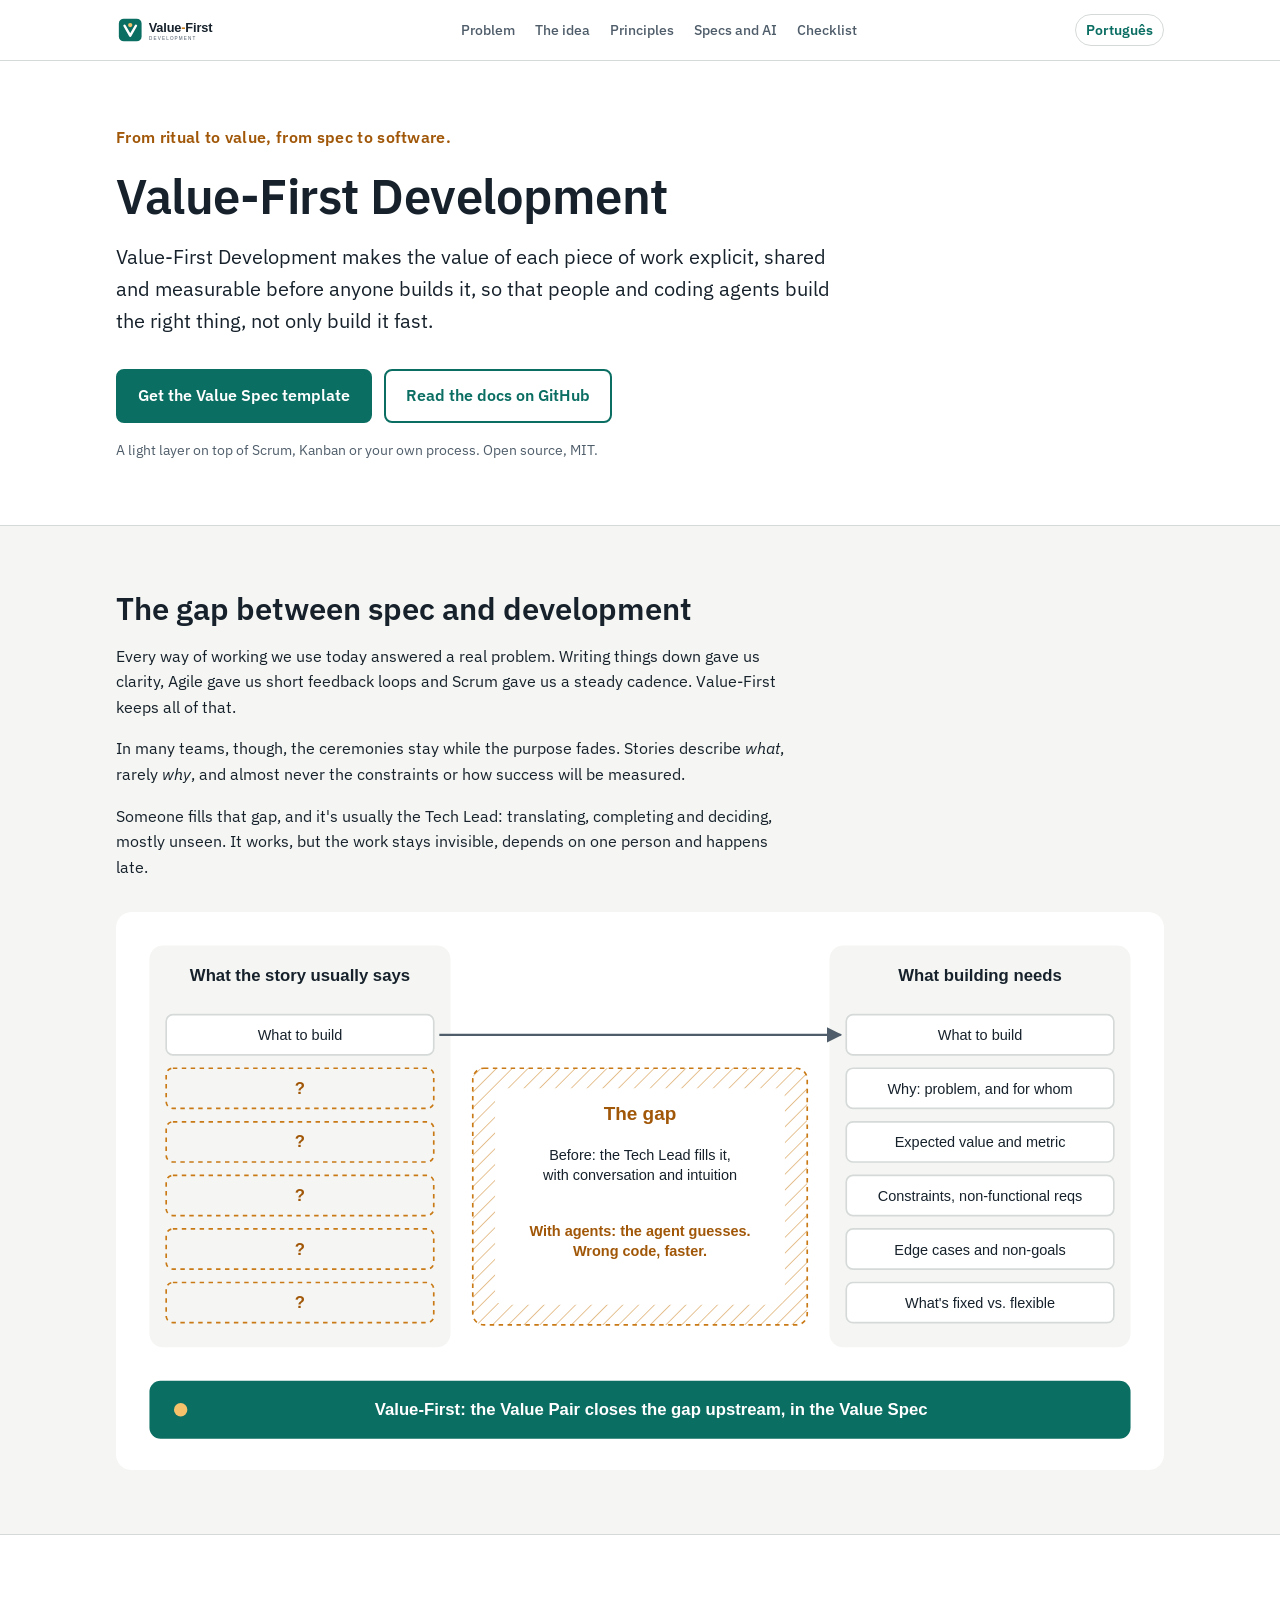
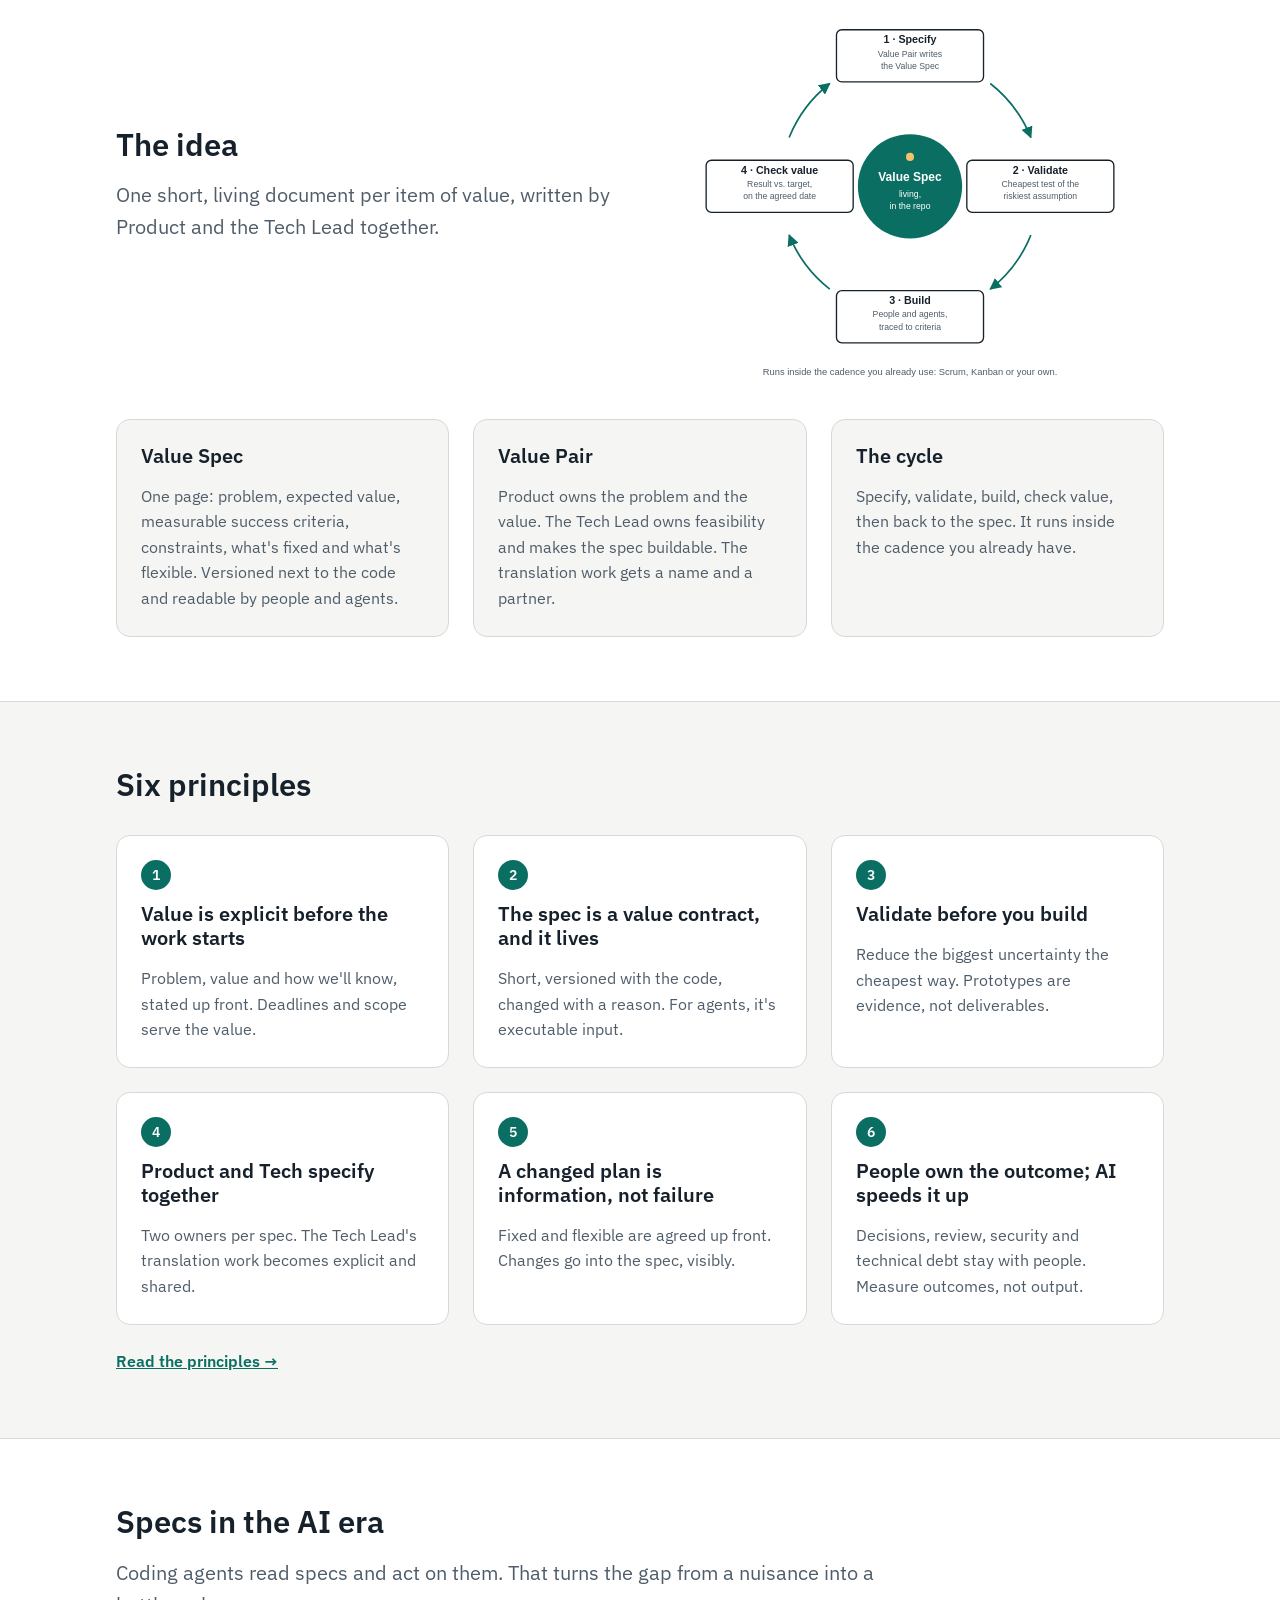
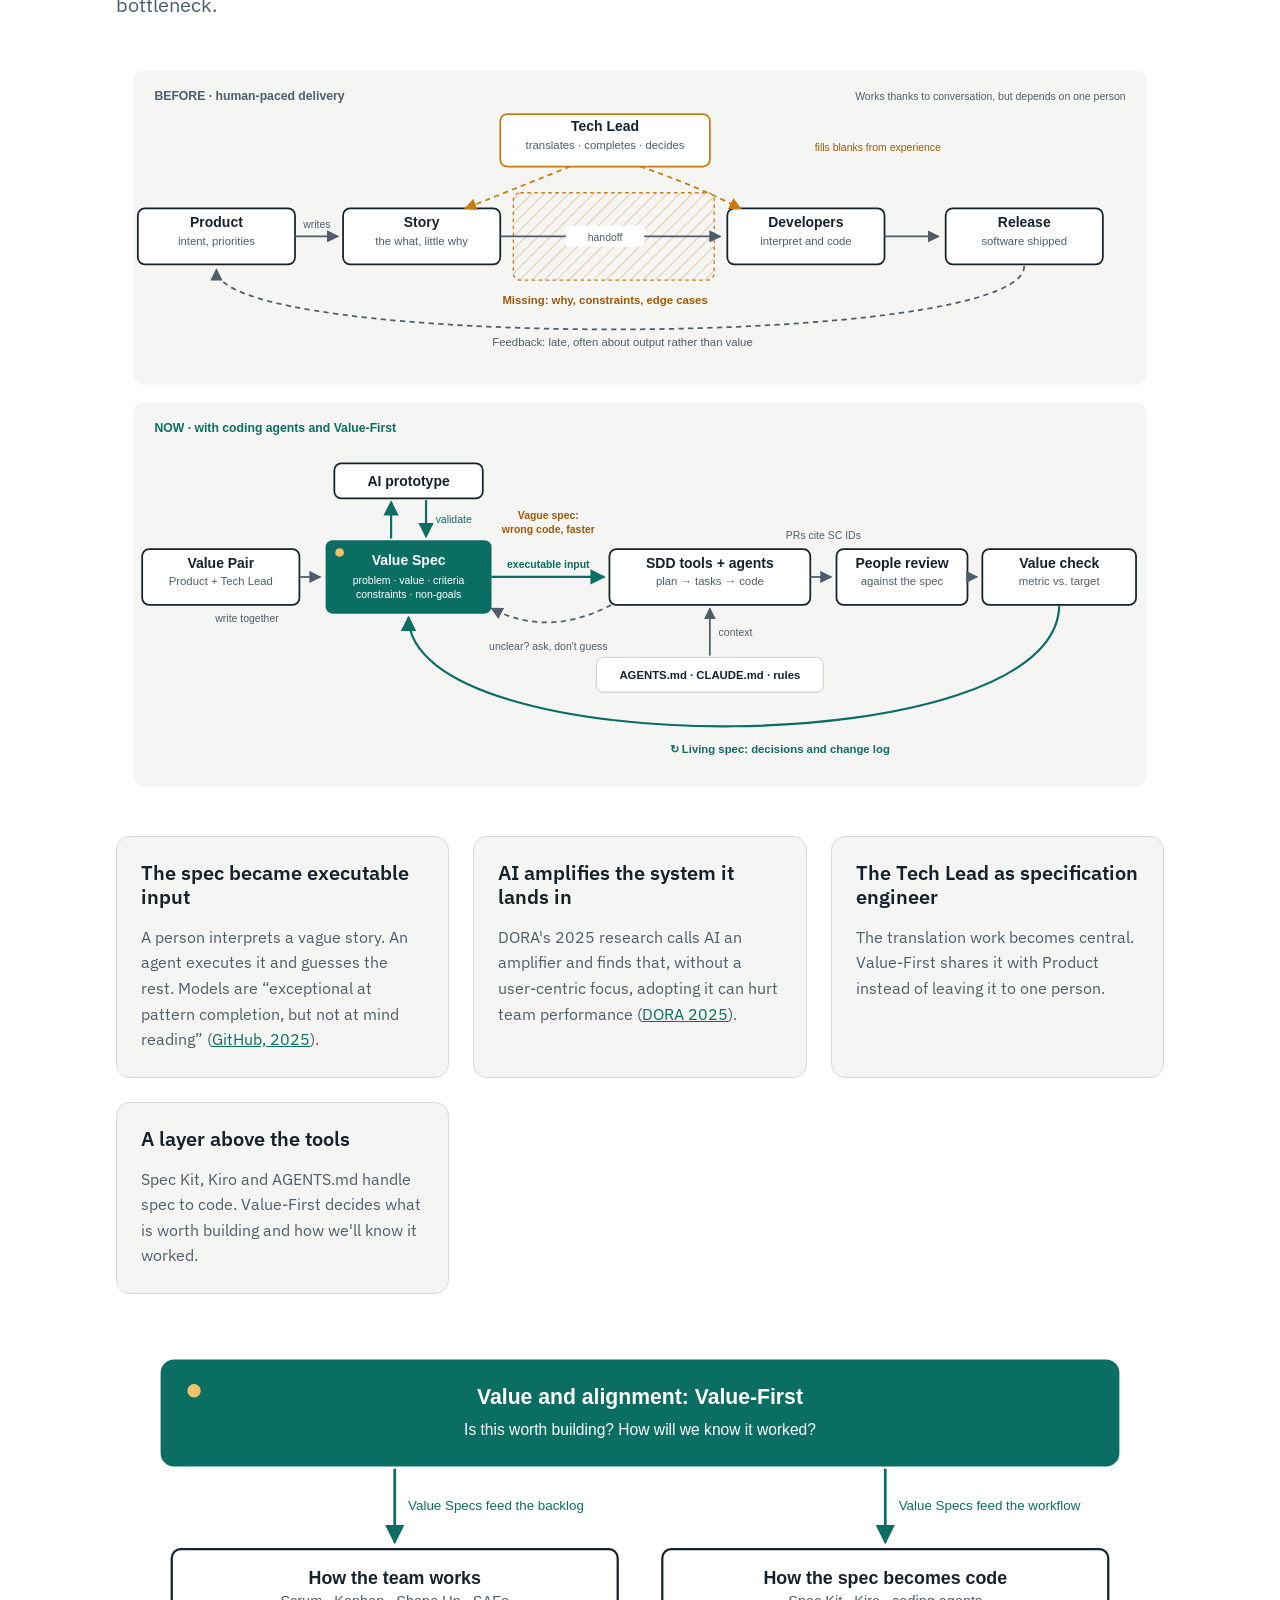
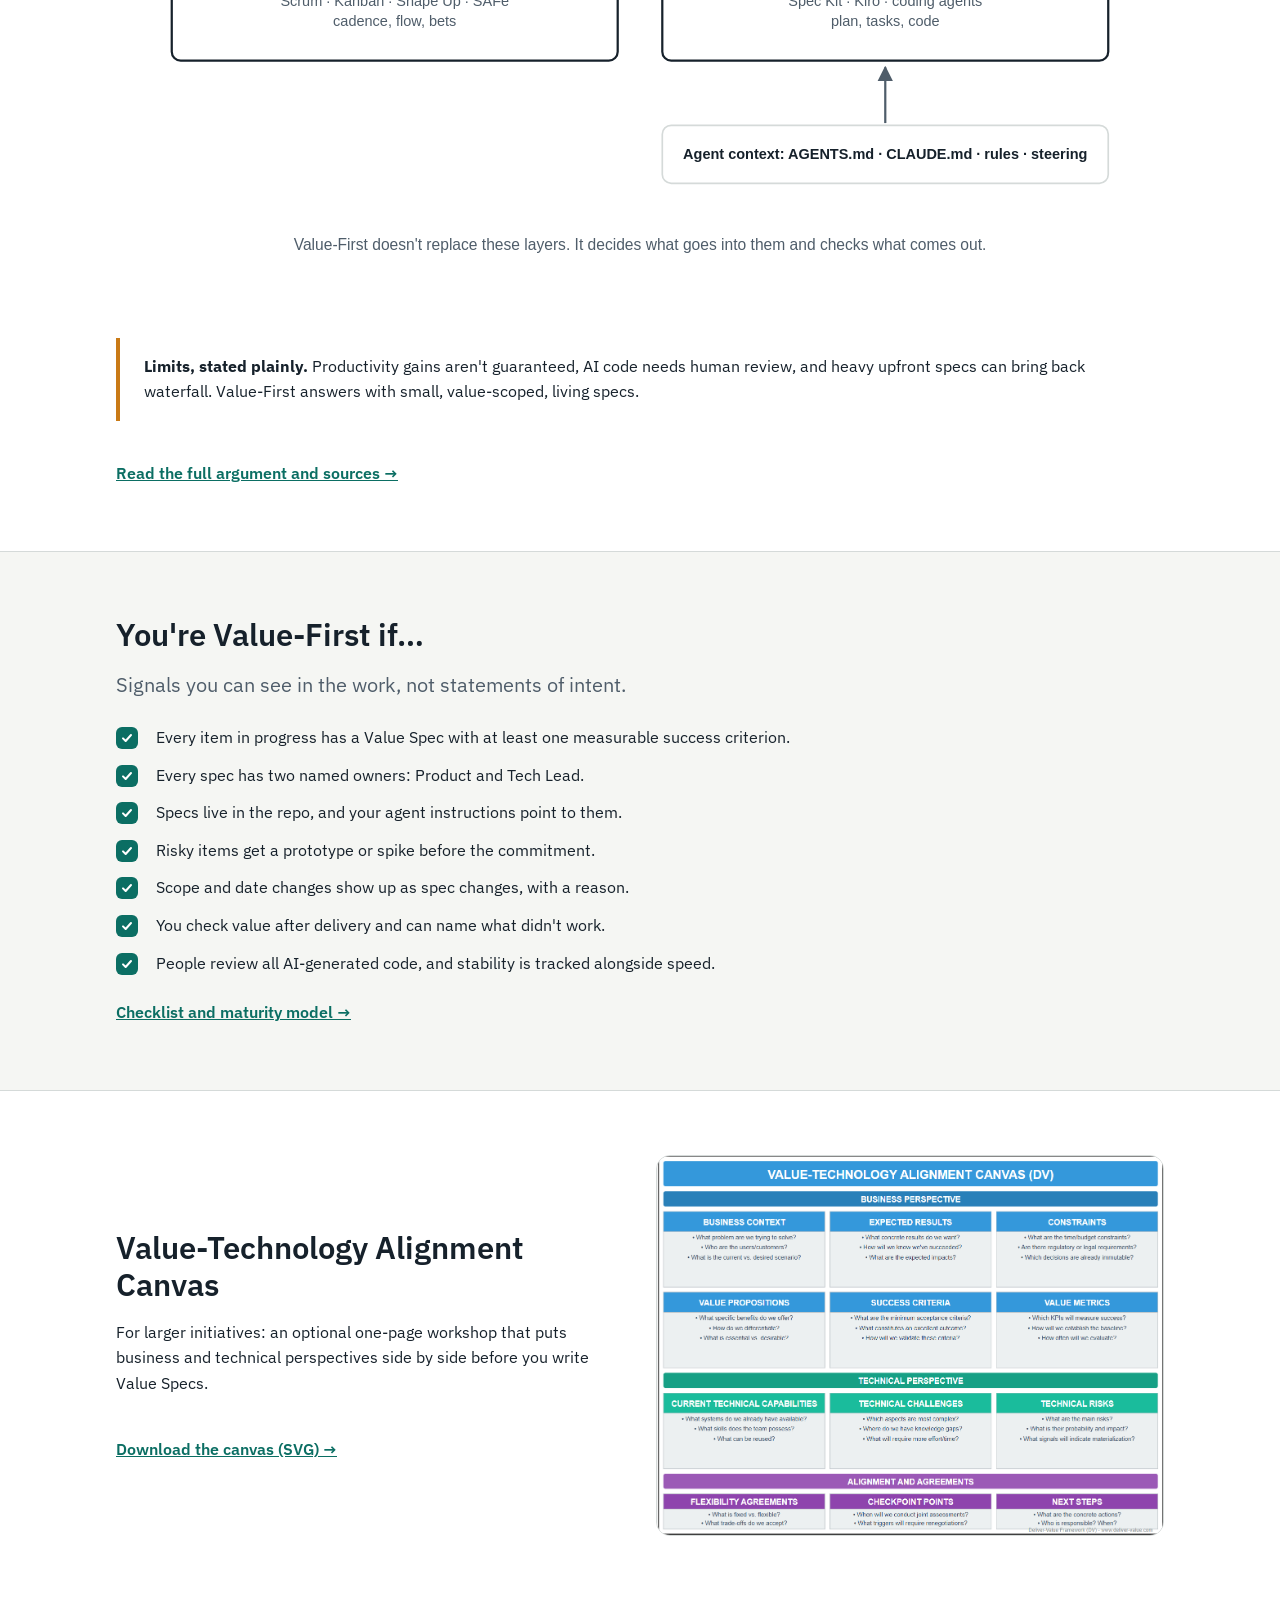
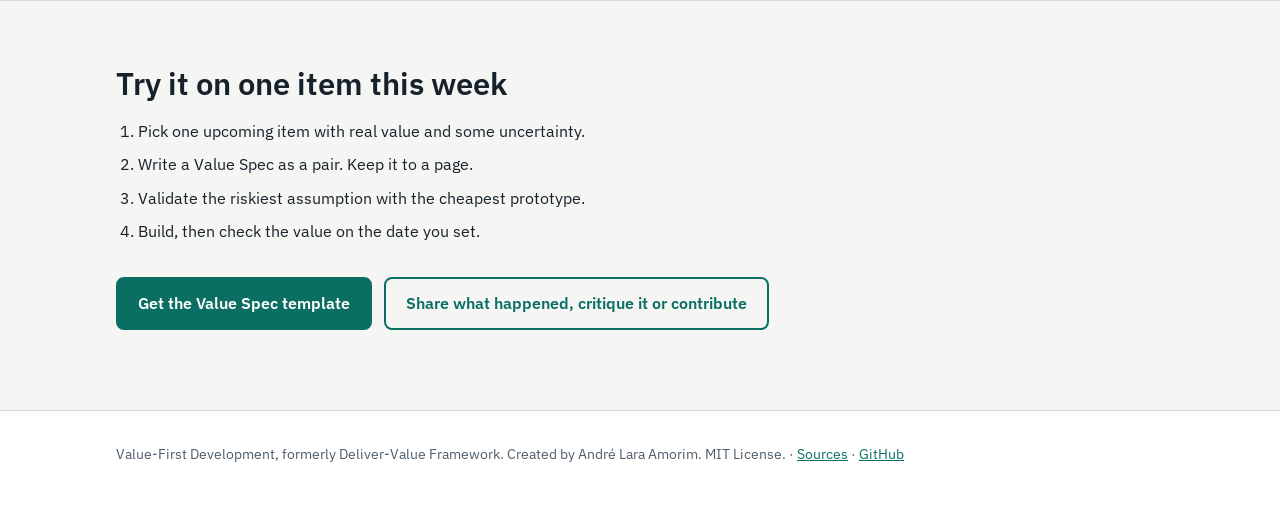
==== site/index.html @ fd4b5dc7 "feat(site): static bilingual landing page (EN/PT, light/dark) and manual Pages workflow Co-Authored-" ====
<!doctype html>
<html lang="en">
<head>
<meta charset="utf-8">
<meta name="viewport" content="width=device-width, initial-scale=1">
<title>Value-First Development</title>
<meta name="description" content="Make the value of each piece of work explicit, shared and measurable before anyone builds it, so people and coding agents build the right thing.">
<meta name="color-scheme" content="light dark">
<link rel="canonical" href="https://andrelaf.github.io/deliver-value-methodology/">
<link rel="alternate" hreflang="en" href="https://andrelaf.github.io/deliver-value-methodology/">
<link rel="alternate" hreflang="pt-BR" href="https://andrelaf.github.io/deliver-value-methodology/pt/">
<meta property="og:title" content="Value-First Development">
<meta property="og:description" content="Make the value of each piece of work explicit, shared and measurable before anyone builds it, so people and coding agents build the right thing.">
<meta property="og:type" content="website">
<meta property="og:url" content="https://andrelaf.github.io/deliver-value-methodology/">
<link rel="icon" href="assets/favicon.svg" type="image/svg+xml">
<link rel="preconnect" href="https://fonts.googleapis.com">
<link rel="preconnect" href="https://fonts.gstatic.com" crossorigin>
<link rel="stylesheet" href="https://fonts.googleapis.com/css2?family=IBM+Plex+Sans:wght@400;500;600&display=swap">
<link rel="stylesheet" href="assets/tokens.css">
<style>
*,*::before,*::after{box-sizing:border-box}
html{scroll-behavior:smooth;-webkit-text-size-adjust:100%}
@media (prefers-reduced-motion:reduce){html{scroll-behavior:auto}}
body{margin:0;background:var(--vf-bg);color:var(--vf-ink);font-family:var(--vf-font-sans);font-size:var(--vf-text-base);line-height:var(--vf-leading-body)}
a{color:var(--vf-primary)}a:hover{color:var(--vf-primary-strong)}
:focus-visible{outline:3px solid var(--vf-accent-mark);outline-offset:2px;border-radius:4px}
.skip{position:absolute;left:-999px;top:8px;background:var(--vf-primary);color:var(--vf-on-primary);padding:8px 12px;border-radius:var(--vf-radius);z-index:10}
.skip:focus{left:16px}
.wrap{max-width:1080px;margin:0 auto;padding:0 16px}
header.top{border-bottom:1px solid var(--vf-border);background:var(--vf-bg);position:sticky;top:0;z-index:5}
header.top .wrap{display:flex;align-items:center;justify-content:space-between;gap:16px;min-height:60px}
.brand img{display:block;height:34px;width:auto}
.brand .dark{display:none}
@media (prefers-color-scheme:dark){.brand .light{display:none}.brand .dark{display:block}}
nav ul{display:flex;gap:20px;list-style:none;margin:0;padding:0}
nav a{color:var(--vf-muted);text-decoration:none;font-size:var(--vf-text-sm);font-weight:500}
nav a:hover{color:var(--vf-ink)}
.lang{font-size:var(--vf-text-sm);font-weight:600;text-decoration:none;border:1px solid var(--vf-border);padding:4px 10px;border-radius:999px;white-space:nowrap}
@media (max-width:820px){nav{display:none}}
section{padding:var(--vf-space-16) 0;border-bottom:1px solid var(--vf-border)}
section:nth-of-type(even){background:var(--vf-surface)}
h1,h2,h3{line-height:var(--vf-leading-tight);font-weight:600;margin:0 0 var(--vf-space-4)}
h1{font-size:clamp(1.9rem,4.5vw,var(--vf-text-3xl));letter-spacing:-.01em;max-width:22ch}
h2{font-size:clamp(1.5rem,3vw,var(--vf-text-xl))}
h3{font-size:var(--vf-text-md)}
p{margin:0 0 var(--vf-space-4);max-width:var(--vf-measure)}
.lead{font-size:var(--vf-text-md);color:var(--vf-muted)}
.hero{padding:var(--vf-space-16) 0 var(--vf-space-12)}
.tag{color:var(--vf-accent);font-weight:600;letter-spacing:.02em;margin-bottom:var(--vf-space-4)}
.thesis{font-size:clamp(1.1rem,2.2vw,var(--vf-text-md));max-width:60ch}
.ctas{display:flex;flex-wrap:wrap;gap:12px;margin:var(--vf-space-8) 0 var(--vf-space-4)}
.btn{display:inline-block;padding:12px 20px;border-radius:var(--vf-radius);font-weight:600;text-decoration:none;border:2px solid var(--vf-primary)}
.btn.primary{background:var(--vf-primary);color:var(--vf-on-primary)}
.btn.primary:hover{background:var(--vf-primary-strong);border-color:var(--vf-primary-strong);color:var(--vf-on-primary)}
.btn.ghost{color:var(--vf-primary)}
.note{color:var(--vf-muted);font-size:var(--vf-text-sm)}
figure{margin:var(--vf-space-8) 0 0}
figure img{display:block;width:100%;height:auto;border-radius:var(--vf-radius-lg)}
.grid{display:grid;gap:var(--vf-space-6);grid-template-columns:repeat(auto-fit,minmax(min(100%,280px),1fr));margin-top:var(--vf-space-8)}
.card{background:var(--vf-bg);border:1px solid var(--vf-border);border-radius:var(--vf-radius-lg);padding:var(--vf-space-6)}
section:nth-of-type(odd) .card{background:var(--vf-surface)}
.card p{margin:0;color:var(--vf-muted)}
.num{display:inline-grid;place-items:center;width:30px;height:30px;border-radius:50%;background:var(--vf-primary);color:var(--vf-on-primary);font-weight:600;font-size:var(--vf-text-sm);margin-bottom:var(--vf-space-3)}
.two{display:grid;gap:var(--vf-space-8);grid-template-columns:1fr}
@media (min-width:900px){.two{grid-template-columns:1fr 1fr;align-items:center}}
.callout{border-left:4px solid var(--vf-accent-mark);background:var(--vf-bg);padding:var(--vf-space-4) var(--vf-space-6);border-radius:0 var(--vf-radius) var(--vf-radius) 0;margin-top:var(--vf-space-8);max-width:none}
.more{font-weight:600;display:inline-block;margin-top:var(--vf-space-6)}
ul.checks{list-style:none;padding:0;margin:var(--vf-space-6) 0 0;display:grid;gap:12px;max-width:var(--vf-measure)}
ul.checks li{display:grid;grid-template-columns:28px 1fr;gap:12px;align-items:start}
ul.checks li::before{content:"";width:22px;height:22px;margin-top:2px;border-radius:6px;background:var(--vf-primary) url("data:image/svg+xml,%3Csvg xmlns='http://www.w3.org/2000/svg' viewBox='0 0 24 24'%3E%3Cpath d='M6 12.5l4 4 8-9' fill='none' stroke='white' stroke-width='3' stroke-linecap='round' stroke-linejoin='round'/%3E%3C/svg%3E") center/16px no-repeat}
ol.steps{padding-left:1.4em;max-width:var(--vf-measure)}
ol.steps li{margin-bottom:8px}
.canvas img{background:#fff;border:1px solid var(--vf-border)}
footer{padding:var(--vf-space-8) 0;color:var(--vf-muted);font-size:var(--vf-text-sm)}
footer p{max-width:none}
</style>
</head>
<body>
<a class="skip" href="#main">Skip to content</a>
<header class="top"><div class="wrap">
<a class="brand" href="#top" aria-label="Value-First Development"><img class="light" src="assets/logo-horizontal.svg" alt="" width="200" height="34"><img class="dark" src="assets/logo-horizontal-dark.svg" alt="" width="200" height="34"></a>
<nav aria-label="Sections"><ul><li><a href="#problem">Problem</a></li><li><a href="#idea">The idea</a></li><li><a href="#principles">Principles</a></li><li><a href="#ai">Specs and AI</a></li><li><a href="#check">Checklist</a></li></ul></nav>
<a class="lang" href="pt/" hreflang="pt-BR" lang="pt-BR">Português</a>
</div></header>
<main id="main">
<section class="hero" id="top"><div class="wrap">
<p class="tag">From ritual to value, from spec to software.</p>
<h1>Value-First Development</h1>
<p class="thesis">Value-First Development makes the value of each piece of work explicit, shared and measurable before anyone builds it, so that people and coding agents build the right thing, not only build it fast.</p>
<div class="ctas"><a class="btn primary" href="https://github.com/andrelaf/deliver-value-methodology/blob/main/templates/en/value-spec.md">Get the Value Spec template</a><a class="btn ghost" href="https://github.com/andrelaf/deliver-value-methodology/blob/main/README.md">Read the docs on GitHub</a></div>
<p class="note">A light layer on top of Scrum, Kanban or your own process. Open source, MIT.</p>
</div></section>

<section id="problem" aria-labelledby="problem-h"><div class="wrap">
<h2 id="problem-h">The gap between spec and development</h2>
<p>Every way of working we use today answered a real problem. Writing things down gave us clarity, Agile gave us short feedback loops and Scrum gave us a steady cadence. Value-First keeps all of that.</p><p>In many teams, though, the ceremonies stay while the purpose fades. Stories describe <em>what</em>, rarely <em>why</em>, and almost never the constraints or how success will be measured.</p><p>Someone fills that gap, and it's usually the Tech Lead: translating, completing and deciding, mostly unseen. It works, but the work stays invisible, depends on one person and happens late.</p>
<figure><img src="assets/gap-en.svg" alt="The gap: a story says only what to build, while building also needs the why, the value and metric, constraints, edge cases and what is fixed or flexible." width="940" height="500" loading="lazy"></figure>
</div></section>

<section id="idea" aria-labelledby="idea-h"><div class="wrap">
<div class="two"><div>
<h2 id="idea-h">The idea</h2>
<p class="lead">One short, living document per item of value, written by Product and the Tech Lead together.</p>
</div>
<figure style="margin:0"><img src="assets/cycle-en.svg" alt="The Value-First cycle: Specify, Validate, Build, Check value, around a living Value Spec." width="760" height="580" loading="lazy"></figure></div>
<div class="grid"><div class="card"><h3>Value Spec</h3><p>One page: problem, expected value, measurable success criteria, constraints, what&#x27;s fixed and what&#x27;s flexible. Versioned next to the code and readable by people and agents.</p></div><div class="card"><h3>Value Pair</h3><p>Product owns the problem and the value. The Tech Lead owns feasibility and makes the spec buildable. The translation work gets a name and a partner.</p></div><div class="card"><h3>The cycle</h3><p>Specify, validate, build, check value, then back to the spec. It runs inside the cadence you already have.</p></div></div>
</div></section>

<section id="principles" aria-labelledby="principles-h"><div class="wrap">
<h2 id="principles-h">Six principles</h2>
<div class="grid"><div class="card"><span class="num" aria-hidden="true">1</span><h3>Value is explicit before the work starts</h3><p>Problem, value and how we&#x27;ll know, stated up front. Deadlines and scope serve the value.</p></div><div class="card"><span class="num" aria-hidden="true">2</span><h3>The spec is a value contract, and it lives</h3><p>Short, versioned with the code, changed with a reason. For agents, it&#x27;s executable input.</p></div><div class="card"><span class="num" aria-hidden="true">3</span><h3>Validate before you build</h3><p>Reduce the biggest uncertainty the cheapest way. Prototypes are evidence, not deliverables.</p></div><div class="card"><span class="num" aria-hidden="true">4</span><h3>Product and Tech specify together</h3><p>Two owners per spec. The Tech Lead&#x27;s translation work becomes explicit and shared.</p></div><div class="card"><span class="num" aria-hidden="true">5</span><h3>A changed plan is information, not failure</h3><p>Fixed and flexible are agreed up front. Changes go into the spec, visibly.</p></div><div class="card"><span class="num" aria-hidden="true">6</span><h3>People own the outcome; AI speeds it up</h3><p>Decisions, review, security and technical debt stay with people. Measure outcomes, not output.</p></div></div>
<a class="more" href="https://github.com/andrelaf/deliver-value-methodology/blob/main/docs/en/principles.md">Read the principles →</a>
</div></section>

<section id="ai" aria-labelledby="ai-h"><div class="wrap">
<h2 id="ai-h">Specs in the AI era</h2>
<p class="lead">Coding agents read specs and act on them. That turns the gap from a nuisance into a bottleneck.</p>
<figure><img src="assets/before-after-en.svg" alt="Before and now. Before: the Tech Lead informally fills a gap between story and developers. Now: the Value Pair writes a Value Spec, validates it with a prototype, and it becomes executable input for tools and agents, with a value check that updates the spec." width="1200" height="860" loading="lazy"></figure>
<div class="grid"><div class="card"><h3>The spec became executable input</h3><p>A person interprets a vague story. An agent executes it and guesses the rest. Models are “exceptional at pattern completion, but not at mind reading” (<a href="https://github.blog/ai-and-ml/generative-ai/spec-driven-development-with-ai-get-started-with-a-new-open-source-toolkit/">GitHub, 2025</a>).</p></div><div class="card"><h3>AI amplifies the system it lands in</h3><p>DORA's 2025 research calls AI an amplifier and finds that, without a user-centric focus, adopting it can hurt team performance (<a href="https://cloud.google.com/blog/products/ai-machine-learning/announcing-the-2025-dora-report">DORA 2025</a>).</p></div><div class="card"><h3>The Tech Lead as specification engineer</h3><p>The translation work becomes central. Value-First shares it with Product instead of leaving it to one person.</p></div><div class="card"><h3>A layer above the tools</h3><p>Spec Kit, Kiro and AGENTS.md handle spec to code. Value-First decides what is worth building and how we'll know it worked.</p></div></div>
<figure><img src="assets/comparison-en.svg" alt="Value-First sits above how the team works (Scrum, Kanban, Shape Up) and how the spec becomes code (Spec Kit, Kiro, agents)." width="940" height="520" loading="lazy"></figure>
<p class="callout"><strong>Limits, stated plainly.</strong> Productivity gains aren't guaranteed, AI code needs human review, and heavy upfront specs can bring back waterfall. Value-First answers with small, value-scoped, living specs.</p>
<a class="more" href="https://github.com/andrelaf/deliver-value-methodology/blob/main/docs/en/ai-and-specs.md">Read the full argument and sources →</a>
</div></section>

<section id="check" aria-labelledby="check-h"><div class="wrap">
<h2 id="check-h">You&#x27;re Value-First if…</h2>
<p class="lead">Signals you can see in the work, not statements of intent.</p>
<ul class="checks"><li>Every item in progress has a Value Spec with at least one measurable success criterion.</li><li>Every spec has two named owners: Product and Tech Lead.</li><li>Specs live in the repo, and your agent instructions point to them.</li><li>Risky items get a prototype or spike before the commitment.</li><li>Scope and date changes show up as spec changes, with a reason.</li><li>You check value after delivery and can name what didn&#x27;t work.</li><li>People review all AI-generated code, and stability is tracked alongside speed.</li></ul>
<a class="more" href="https://github.com/andrelaf/deliver-value-methodology/blob/main/docs/en/adoption.md">Checklist and maturity model →</a>
</div></section>

<section id="canvas" aria-labelledby="canvas-h"><div class="wrap">
<div class="two"><div>
<h2 id="canvas-h">Value-Technology Alignment Canvas</h2>
<p>For larger initiatives: an optional one-page workshop that puts business and technical perspectives side by side before you write Value Specs.</p>
<a class="more" href="https://github.com/andrelaf/deliver-value-methodology/blob/main/docs/en/canvas/value-technology-alignment-canvas.svg">Download the canvas (SVG) →</a>
</div>
<figure class="canvas" style="margin:0"><img src="assets/canvas-en.png" alt="The Value-Technology Alignment Canvas, a one-page grid with business and technical blocks." loading="lazy"></figure></div>
</div></section>

<section id="start" aria-labelledby="start-h"><div class="wrap">
<h2 id="start-h">Try it on one item this week</h2>
<ol class="steps"><li>Pick one upcoming item with real value and some uncertainty.</li><li>Write a Value Spec as a pair. Keep it to a page.</li><li>Validate the riskiest assumption with the cheapest prototype.</li><li>Build, then check the value on the date you set.</li></ol>
<div class="ctas"><a class="btn primary" href="https://github.com/andrelaf/deliver-value-methodology/blob/main/templates/en/value-spec.md">Get the Value Spec template</a><a class="btn ghost" href="https://github.com/andrelaf/deliver-value-methodology/blob/main/CONTRIBUTING.md">Share what happened, critique it or contribute</a></div>
</div></section>
</main>
<footer><div class="wrap">
<p>Value-First Development, formerly Deliver-Value Framework. Created by André Lara Amorim. MIT License. · <a href="https://github.com/andrelaf/deliver-value-methodology/blob/main/docs/en/sources.md">Sources</a> · <a href="https://github.com/andrelaf/deliver-value-methodology">GitHub</a></p>
</div></footer>
</body>
</html>
---- site/assets/tokens.css ----
/*
 * Value-First Development: design tokens
 * Light is the default. Dark applies via prefers-color-scheme unless the page
 * forces a theme with [data-theme="light"] or [data-theme="dark"] on <html>.
 * Contrast ratios (WCAG 2.x) are documented in BRAND.md.
 */

:root {
  /* Neutrals */
  --vf-bg:              #FFFFFF;
  --vf-surface:         #F5F6F3; /* paper */
  --vf-ink:             #16212B; /* body text, 16.3:1 on bg */
  --vf-muted:           #4F5D6A; /* secondary text, 6.8:1 */
  --vf-border:          #D5DAD9; /* decorative lines only */

  /* Brand */
  --vf-primary:         #0B6E63; /* deep teal, 6.1:1 */
  --vf-primary-strong:  #08564D; /* hover / emphasis, 8.6:1 */
  --vf-on-primary:      #FFFFFF; /* text on primary fills, 6.1:1 */
  --vf-accent:          #A15708; /* amber for text and links-in-accent, 5.4:1 */
  --vf-accent-mark:     #C97A16; /* amber for graphics only (>=3:1), not body text */
  --vf-accent-soft:     #F5C26B; /* the "value dot" on primary fills */

  /* Semantic */
  --vf-success:         #1D7A46;
  --vf-warning:         #8F5B00;
  --vf-danger:          #B42318;
  --vf-info:            #2F5F98;

  /* Diagrams */
  --vf-diagram-stroke:      var(--vf-ink);
  --vf-diagram-connector:   var(--vf-muted);
  --vf-diagram-fill:        var(--vf-bg);
  --vf-diagram-highlight:   var(--vf-primary);
  --vf-diagram-stroke-w:    2px;
  --vf-diagram-radius:      8px;

  /* Typography */
  --vf-font-sans: "IBM Plex Sans", "Segoe UI", "Helvetica Neue", Helvetica, Arial, sans-serif;
  --vf-font-mono: "IBM Plex Mono", "Cascadia Mono", "SFMono-Regular", Consolas, "Liberation Mono", monospace;

  /* Type scale: 1.25 (major third), base 16px */
  --vf-text-xs:   0.8rem;    /* 12.8px  captions, diagram notes */
  --vf-text-sm:   0.875rem;  /* 14px    diagram labels, meta */
  --vf-text-base: 1rem;      /* 16px    body */
  --vf-text-md:   1.25rem;   /* 20px    lead paragraph, h4 */
  --vf-text-lg:   1.563rem;  /* 25px    h3 */
  --vf-text-xl:   1.953rem;  /* 31px    h2 */
  --vf-text-2xl:  2.441rem;  /* 39px    h1 */
  --vf-text-3xl:  3.052rem;  /* 49px    display */

  --vf-leading-tight: 1.2;
  --vf-leading-body:  1.6;
  --vf-weight-regular: 400;
  --vf-weight-medium:  500;
  --vf-weight-semibold: 600;
  --vf-measure: 68ch;

  /* Spacing (4px grid) and shape */
  --vf-space-1: 4px;  --vf-space-2: 8px;  --vf-space-3: 12px; --vf-space-4: 16px;
  --vf-space-6: 24px; --vf-space-8: 32px; --vf-space-12: 48px; --vf-space-16: 64px;
  --vf-radius-sm: 4px;
  --vf-radius:    8px;
  --vf-radius-lg: 14px;

  color-scheme: light;
}

/* Dark tokens: shared by the media query and the explicit attribute. */
@media (prefers-color-scheme: dark) {
  :root:not([data-theme="light"]) {
    --vf-bg:             #0E151B;
    --vf-surface:        #16212B;
    --vf-ink:            #E7ECEE;
    --vf-muted:          #A3B0BA;
    --vf-border:         #2C3A45;
    --vf-primary:        #4CC2B0;
    --vf-primary-strong: #7DD8CA;
    --vf-on-primary:     #0E151B;
    --vf-accent:         #F0AC4C;
    --vf-accent-mark:    #F0AC4C;
    --vf-accent-soft:    #F5C26B;
    --vf-success:        #5CCB8D;
    --vf-warning:        #EBC05A;
    --vf-danger:         #F4847A;
    --vf-info:           #86B2E8;
    color-scheme: dark;
  }
}

:root[data-theme="dark"] {
  --vf-bg:             #0E151B;
  --vf-surface:        #16212B;
  --vf-ink:            #E7ECEE;
  --vf-muted:          #A3B0BA;
  --vf-border:         #2C3A45;
  --vf-primary:        #4CC2B0;
  --vf-primary-strong: #7DD8CA;
  --vf-on-primary:     #0E151B;
  --vf-accent:         #F0AC4C;
  --vf-accent-mark:    #F0AC4C;
  --vf-accent-soft:    #F5C26B;
  --vf-success:        #5CCB8D;
  --vf-warning:        #EBC05A;
  --vf-danger:         #F4847A;
  --vf-info:           #86B2E8;
  color-scheme: dark;
}
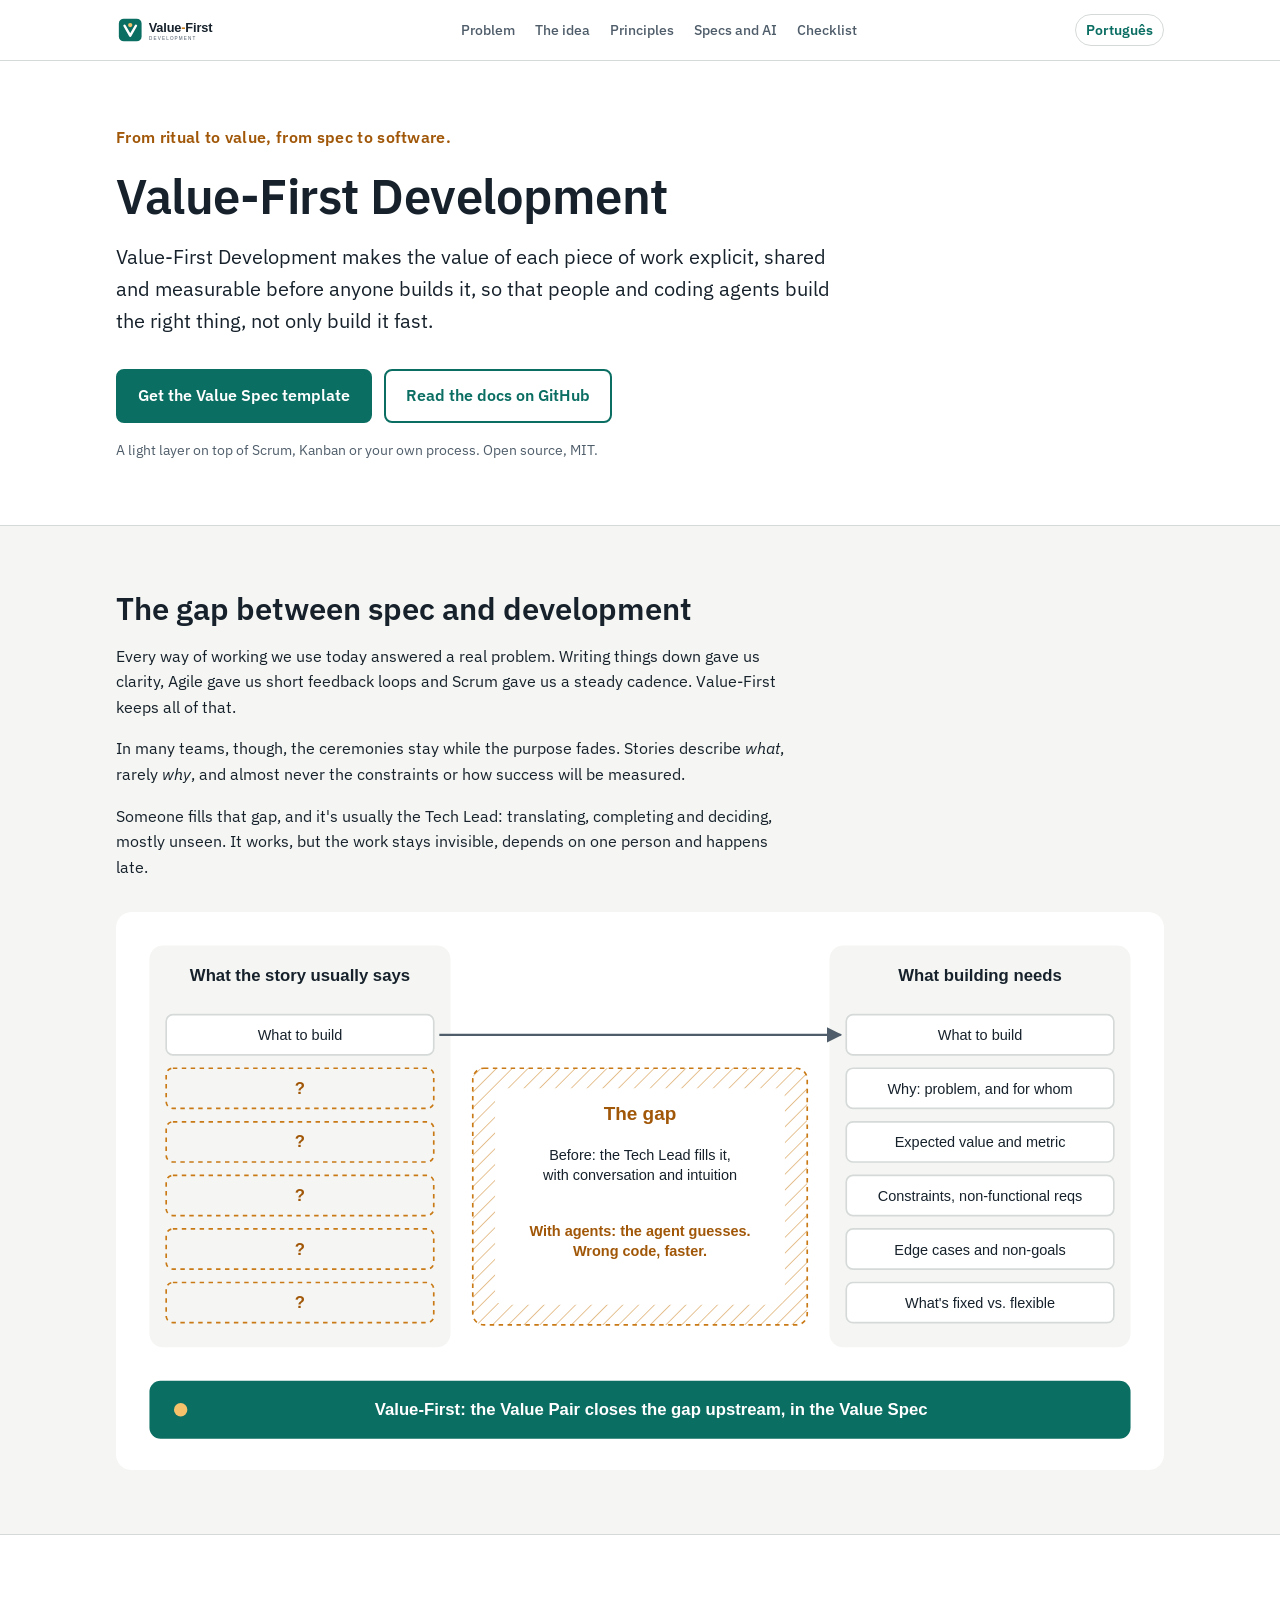
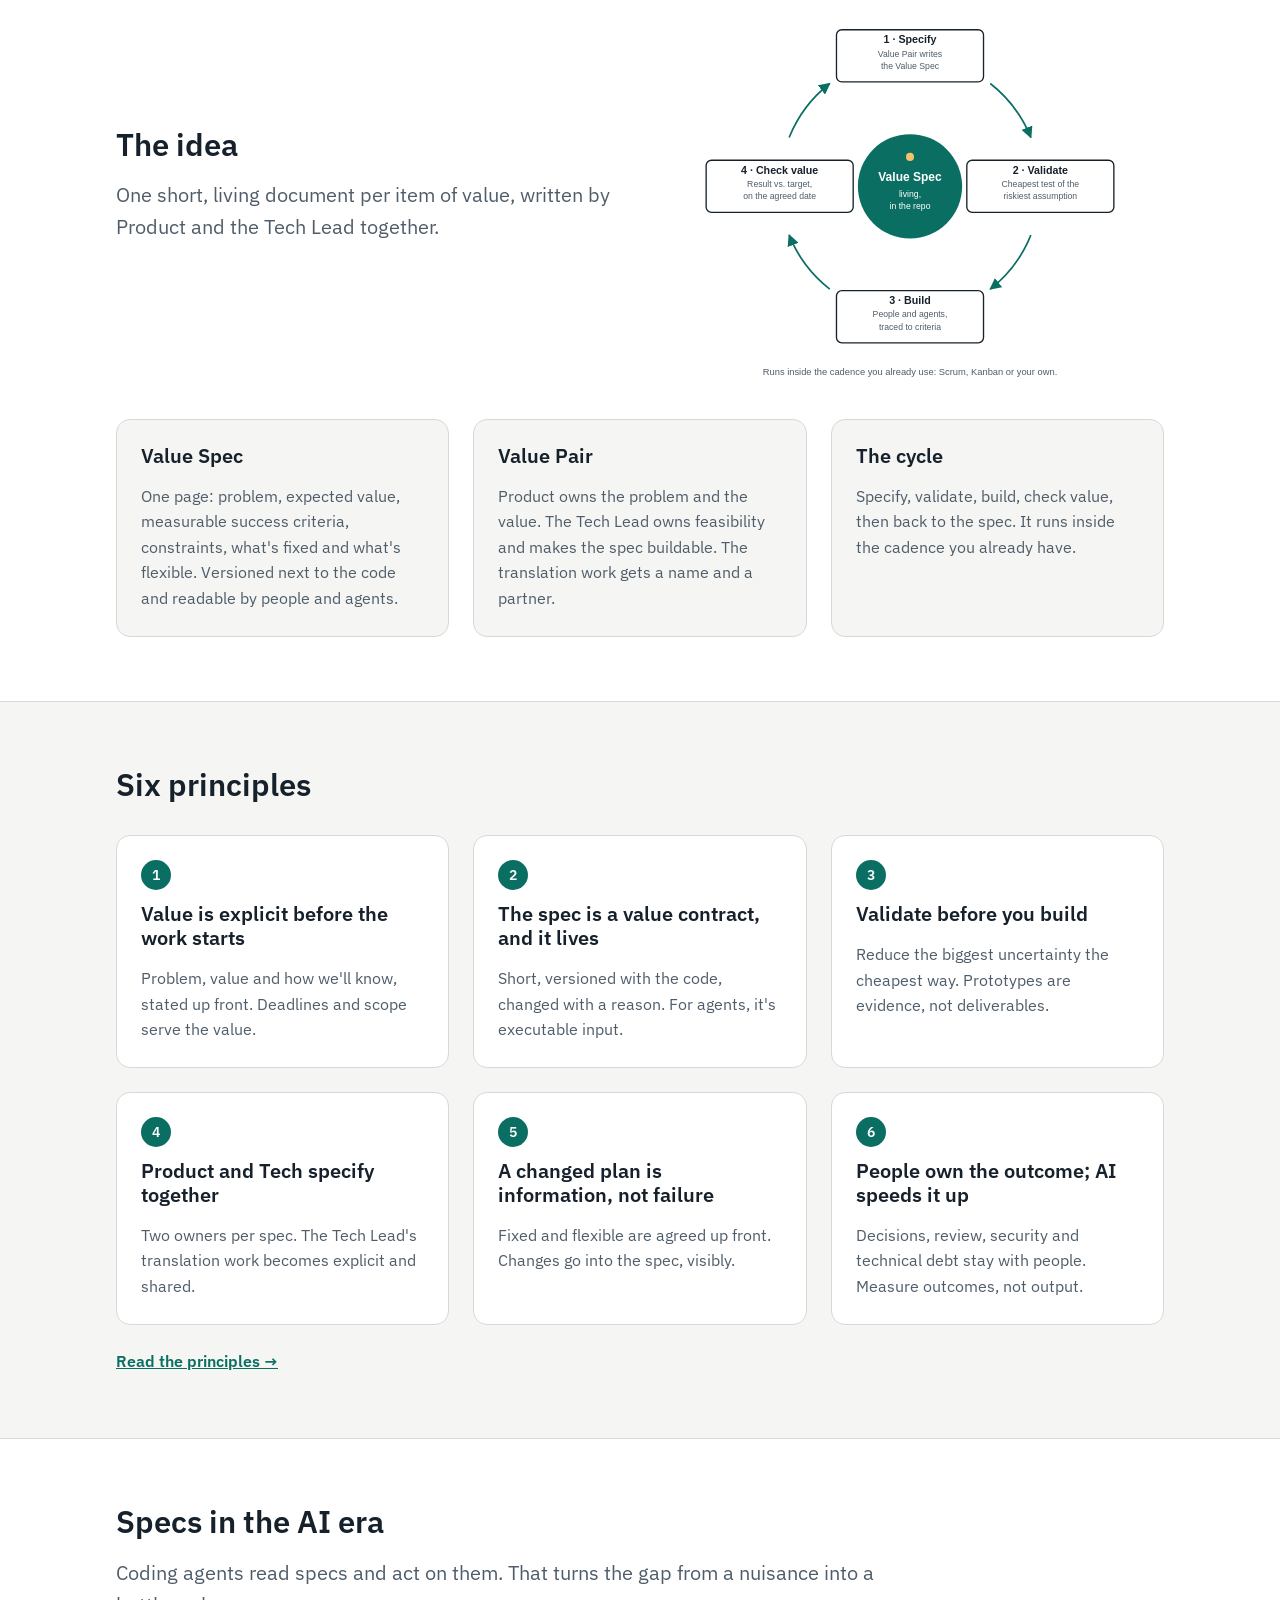
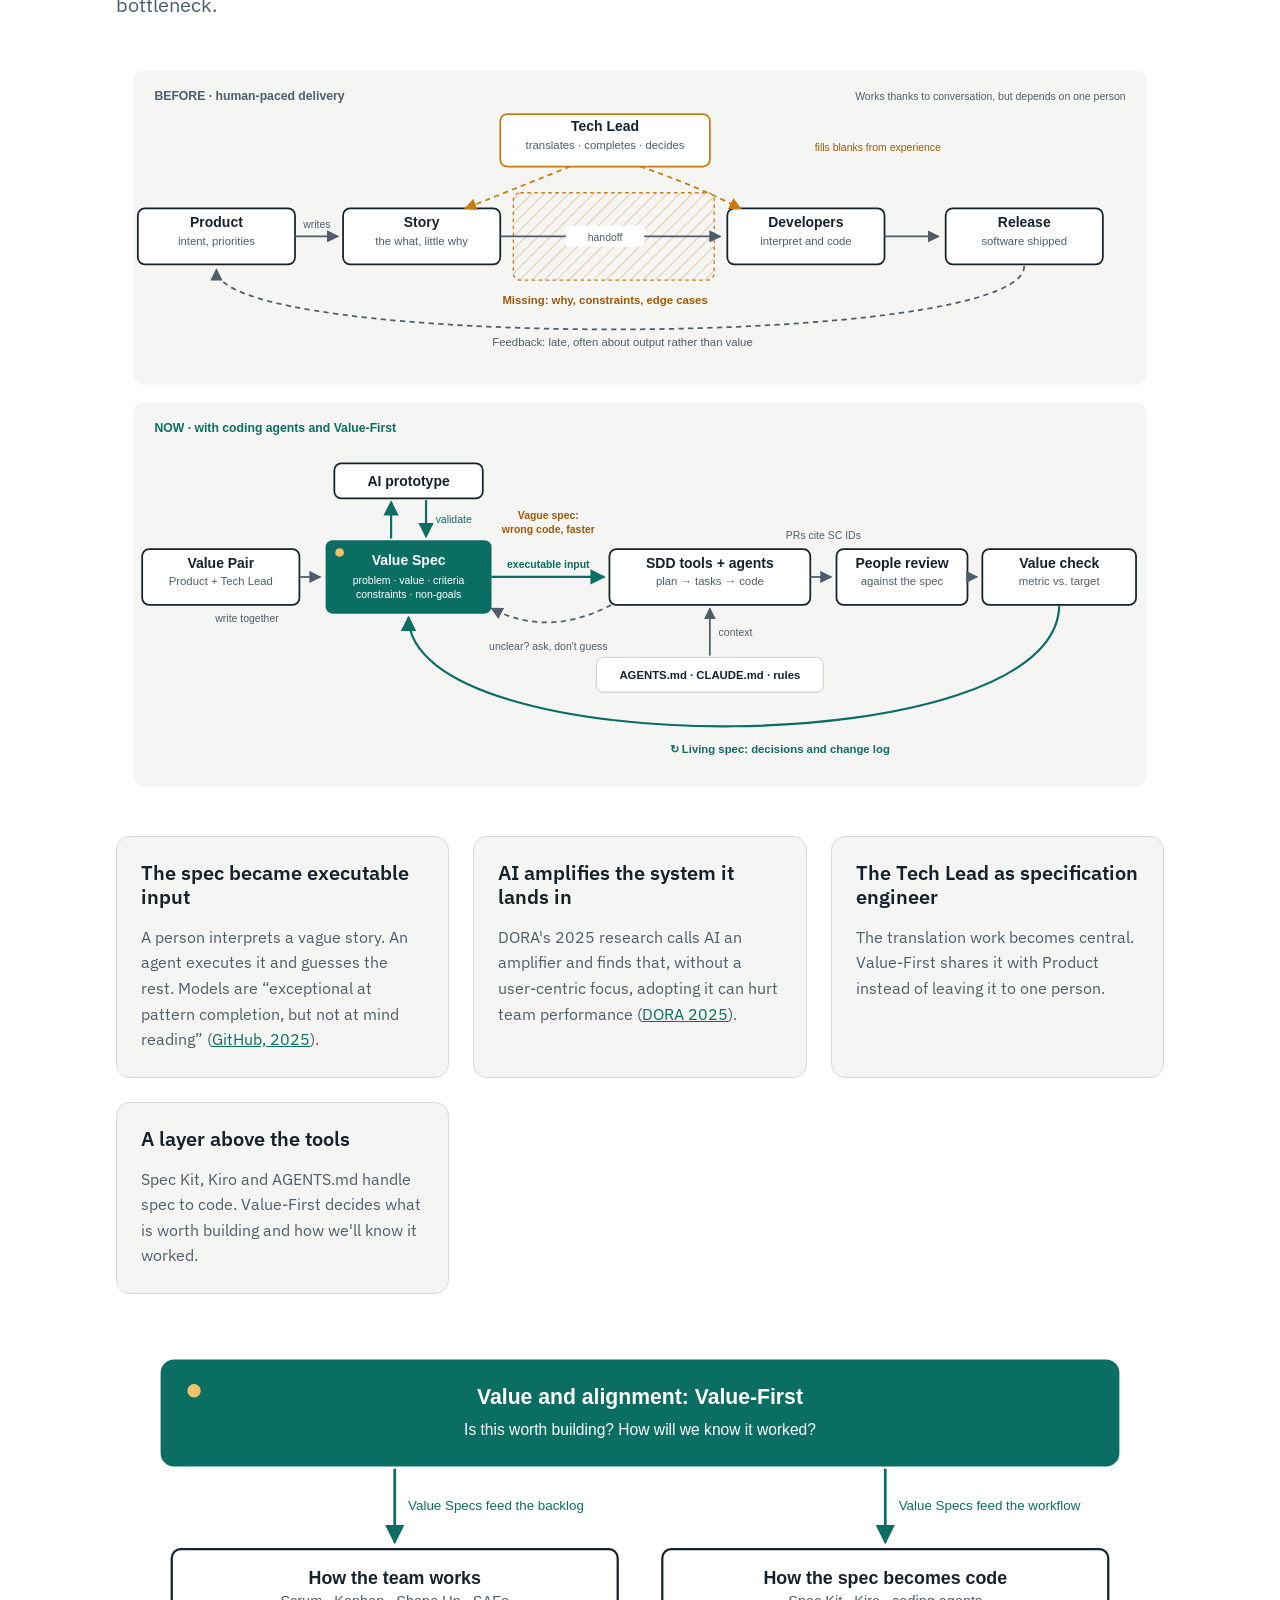
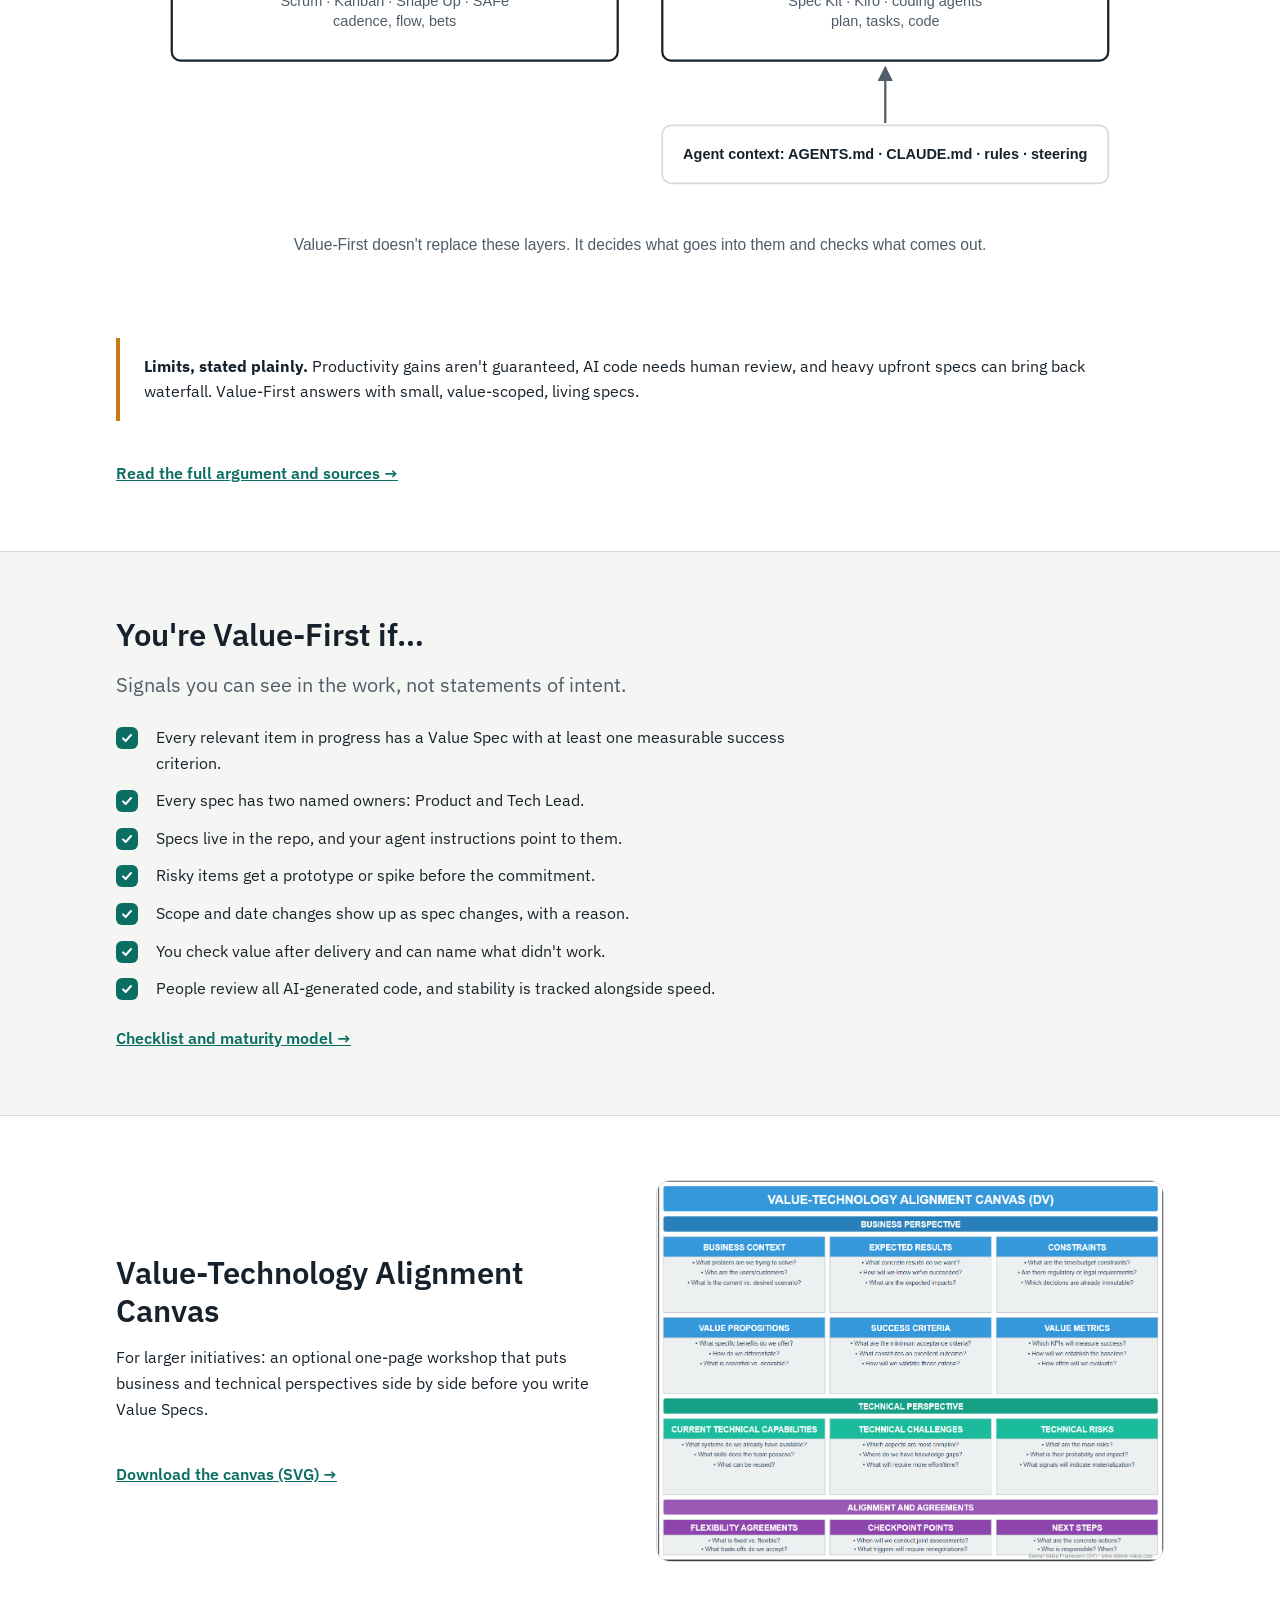
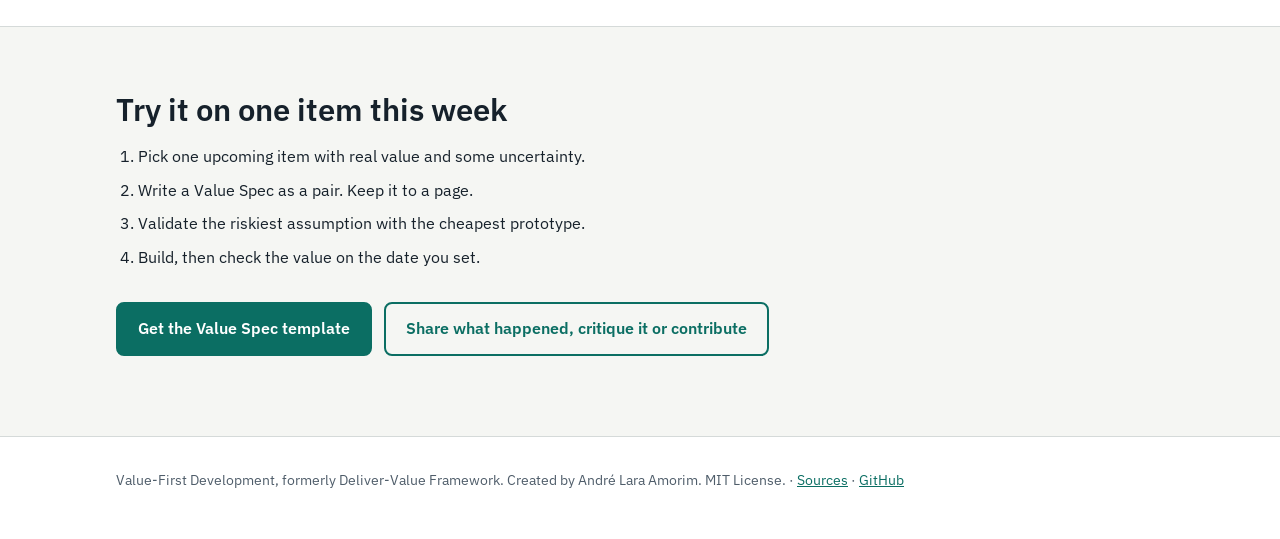
==== commit 2a0b0fef: "docs: phase 7 red-team fixes, changelog and decisions D13-D20 Co-Authored-By: Claude Opus 5.5 <norep" ====
--- a/site/index.html
+++ b/site/index.html
@@ -126,7 +126,7 @@
 <section id="check" aria-labelledby="check-h"><div class="wrap">
 <h2 id="check-h">You&#x27;re Value-First if…</h2>
 <p class="lead">Signals you can see in the work, not statements of intent.</p>
-<ul class="checks"><li>Every item in progress has a Value Spec with at least one measurable success criterion.</li><li>Every spec has two named owners: Product and Tech Lead.</li><li>Specs live in the repo, and your agent instructions point to them.</li><li>Risky items get a prototype or spike before the commitment.</li><li>Scope and date changes show up as spec changes, with a reason.</li><li>You check value after delivery and can name what didn&#x27;t work.</li><li>People review all AI-generated code, and stability is tracked alongside speed.</li></ul>
+<ul class="checks"><li>Every relevant item in progress has a Value Spec with at least one measurable success criterion.</li><li>Every spec has two named owners: Product and Tech Lead.</li><li>Specs live in the repo, and your agent instructions point to them.</li><li>Risky items get a prototype or spike before the commitment.</li><li>Scope and date changes show up as spec changes, with a reason.</li><li>You check value after delivery and can name what didn&#x27;t work.</li><li>People review all AI-generated code, and stability is tracked alongside speed.</li></ul>
 <a class="more" href="https://github.com/andrelaf/deliver-value-methodology/blob/main/docs/en/adoption.md">Checklist and maturity model →</a>
 </div></section>
 
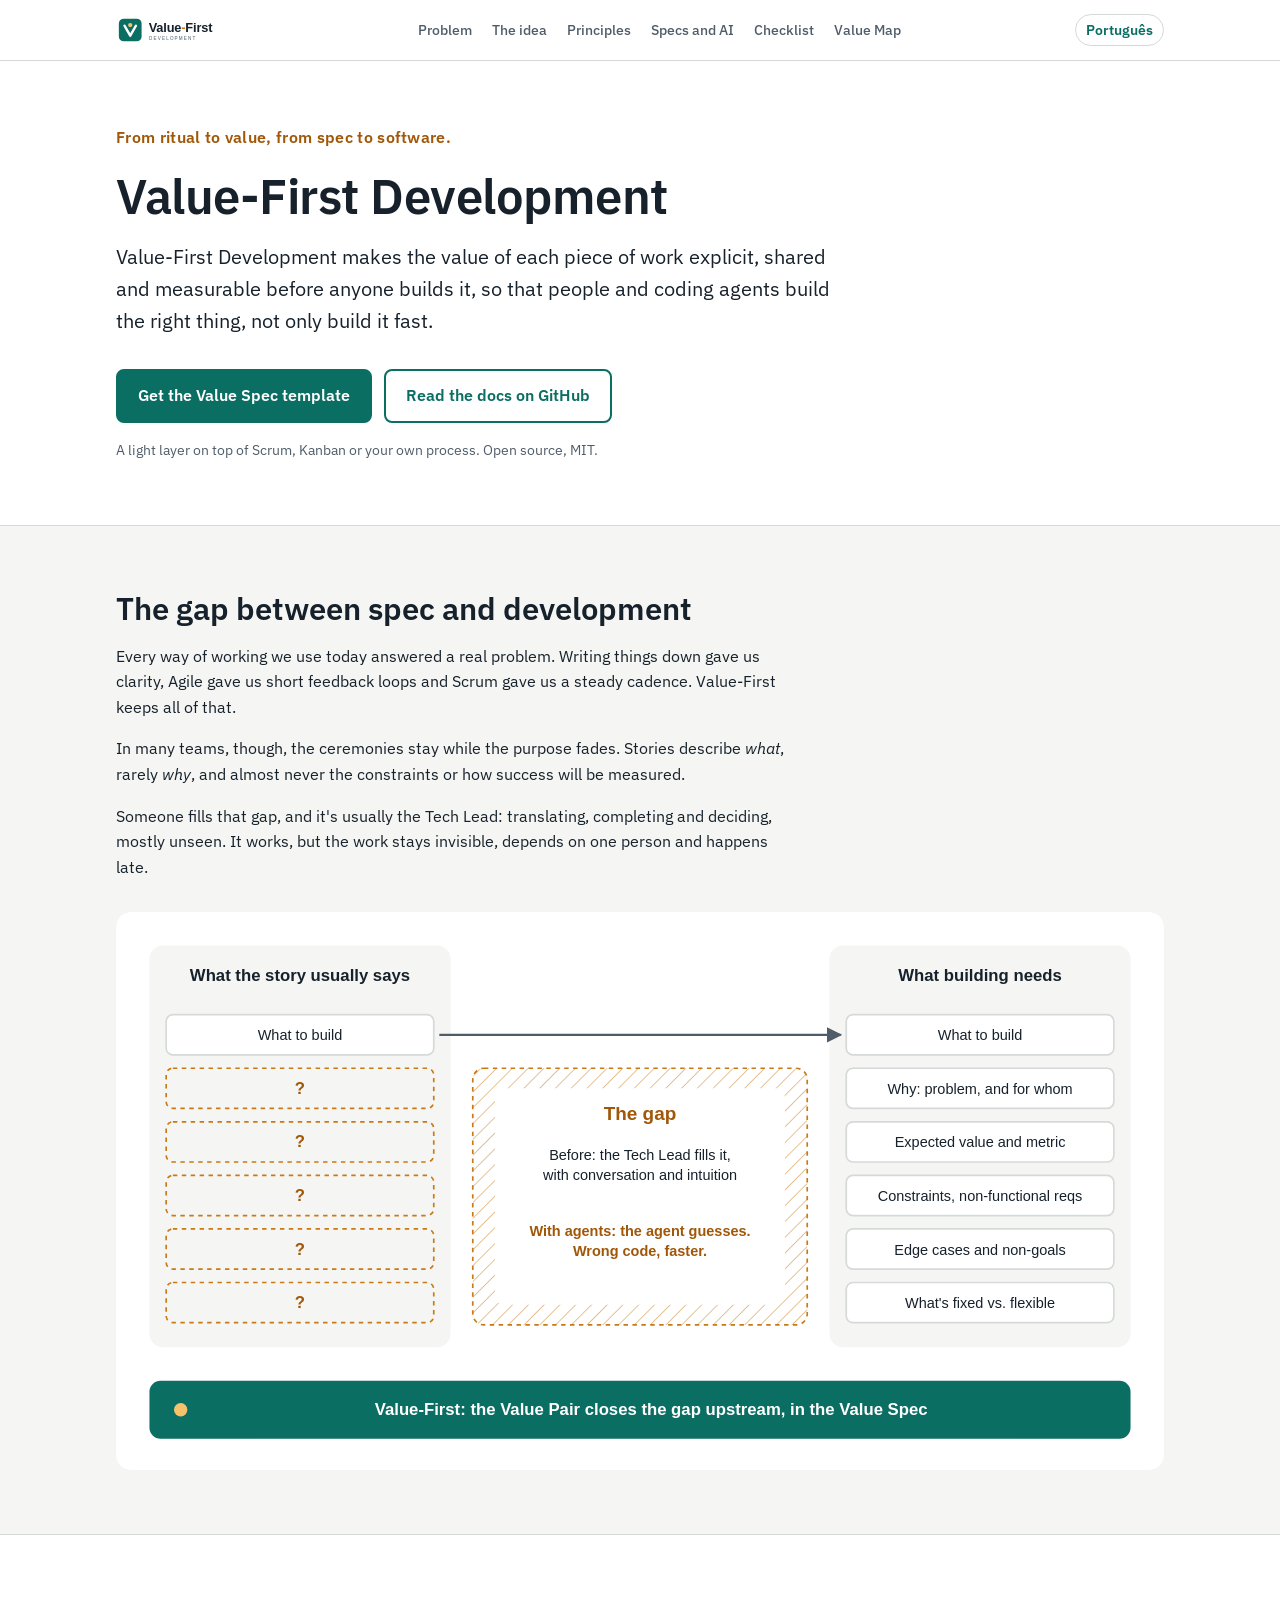
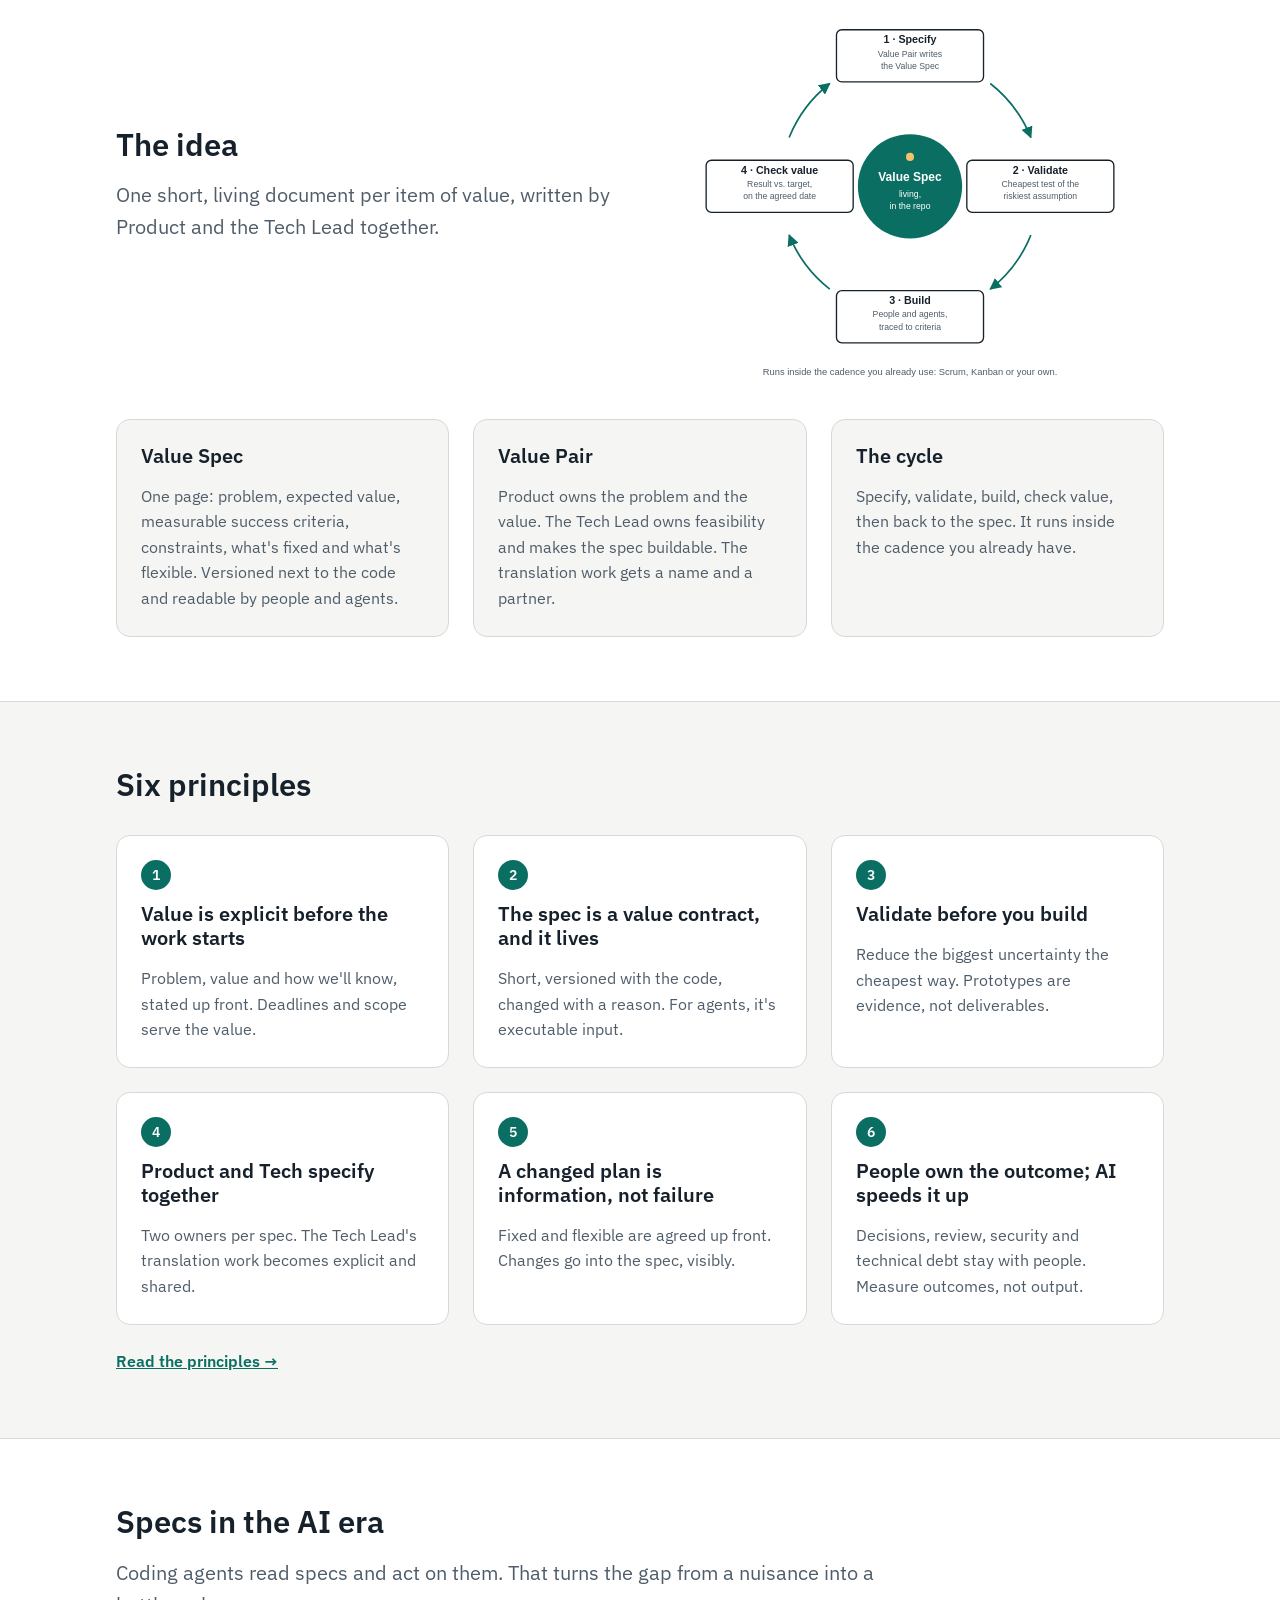
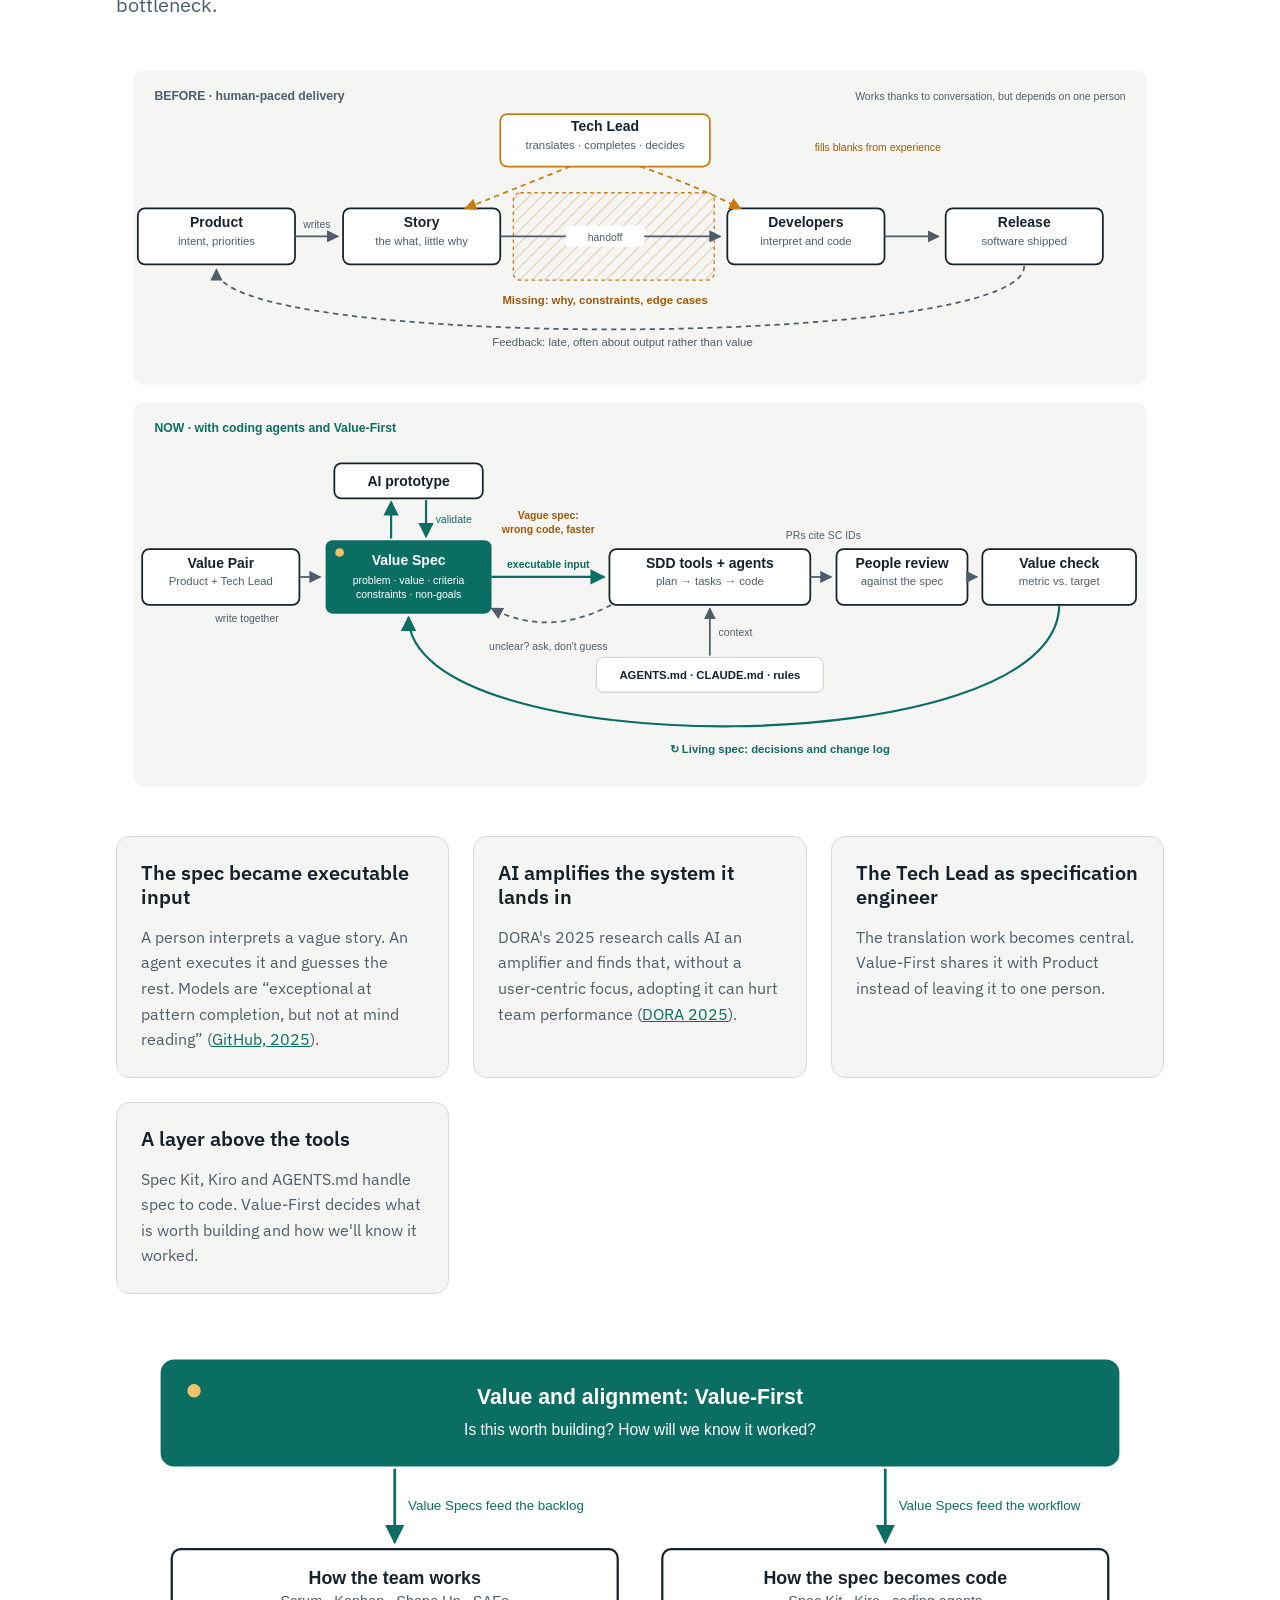
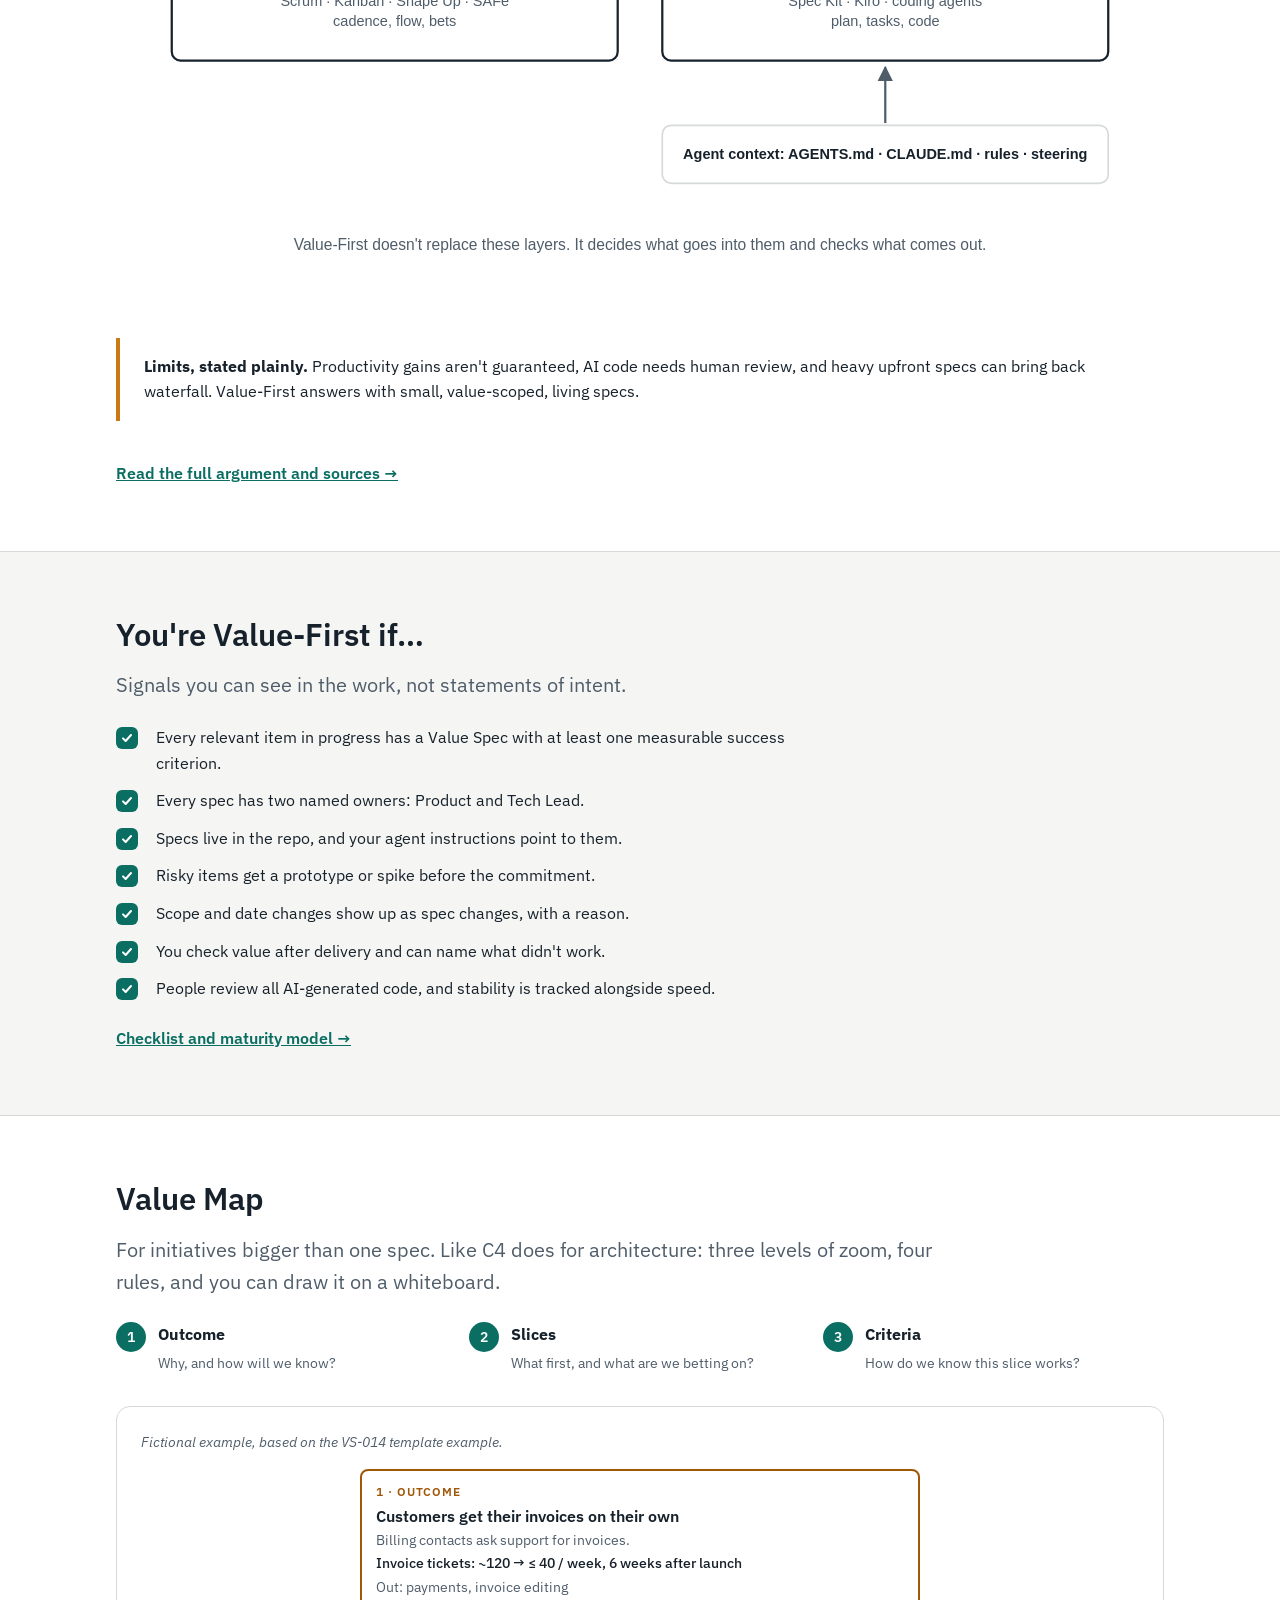
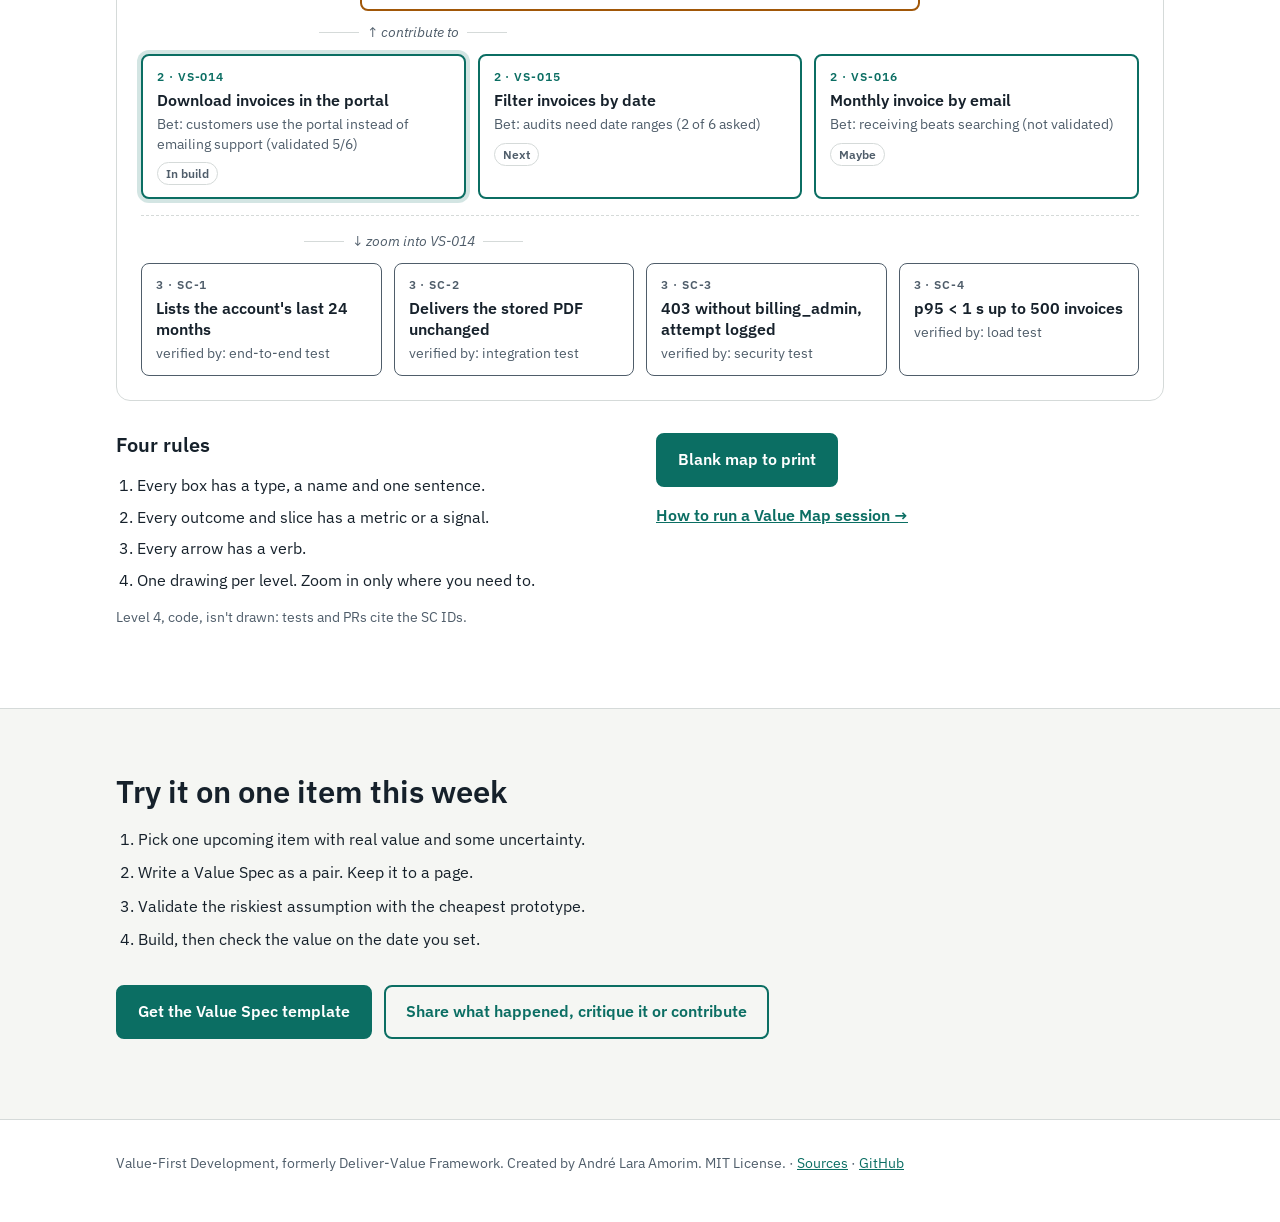
==== commit 87ca3757: "feat: replace Alignment Canvas with C4-inspired Value Map (HTML, EN/PT) - Value Map: 3 zoom levels (" ====
--- a/site/index.html
+++ b/site/index.html
@@ -71,7 +71,30 @@
 ul.checks li::before{content:"";width:22px;height:22px;margin-top:2px;border-radius:6px;background:var(--vf-primary) url("data:image/svg+xml,%3Csvg xmlns='http://www.w3.org/2000/svg' viewBox='0 0 24 24'%3E%3Cpath d='M6 12.5l4 4 8-9' fill='none' stroke='white' stroke-width='3' stroke-linecap='round' stroke-linejoin='round'/%3E%3C/svg%3E") center/16px no-repeat}
 ol.steps{padding-left:1.4em;max-width:var(--vf-measure)}
 ol.steps li{margin-bottom:8px}
-.canvas img{background:#fff;border:1px solid var(--vf-border)}
+.levels{display:grid;gap:12px;grid-template-columns:repeat(auto-fit,minmax(min(100%,220px),1fr));margin:var(--vf-space-6) 0 0;padding:0;list-style:none}
+.levels li{display:grid;grid-template-columns:30px 1fr;gap:4px 12px}
+.levels .num{grid-row:span 2;margin:0}
+.levels span:not(.num){color:var(--vf-muted);font-size:var(--vf-text-sm)}
+.map{margin-top:var(--vf-space-8);border:1px solid var(--vf-border);border-radius:var(--vf-radius-lg);padding:var(--vf-space-6);background:var(--vf-bg)}
+.map .ex{color:var(--vf-muted);font-size:var(--vf-text-sm);font-style:italic;margin-bottom:var(--vf-space-4)}
+.lvl{display:grid;gap:12px;grid-template-columns:repeat(auto-fit,minmax(min(100%,210px),1fr))}
+.lvl-1{max-width:560px;margin:0 auto}
+.lvl-1 .box{grid-column:1/-1}
+.box{border:2px solid var(--box,var(--vf-primary));border-radius:var(--vf-radius);padding:12px 14px;background:var(--vf-bg);display:flex;flex-direction:column;gap:4px}
+.box .ty{font-size:.72rem;font-weight:600;letter-spacing:.08em;text-transform:uppercase;color:var(--box,var(--vf-primary))}
+.box b{font-weight:600;line-height:1.3}
+.box p,.box small{margin:0;color:var(--vf-muted);font-size:var(--vf-text-sm);line-height:1.4}
+.box .m{color:var(--vf-ink);font-weight:500}
+.box .st{align-self:flex-start;margin-top:4px;font-size:.75rem;font-weight:600;border:1px solid var(--vf-border);border-radius:999px;padding:1px 8px;color:var(--vf-muted)}
+.box.out{--box:var(--vf-accent)}
+.box.slice.on{box-shadow:0 0 0 4px color-mix(in srgb,var(--vf-primary) 18%,transparent)}
+.box.sc{--box:var(--vf-muted);border-width:1px}
+.verb{display:flex;align-items:center;justify-content:center;gap:8px;margin:10px 0;color:var(--vf-muted);font-size:var(--vf-text-sm);font-style:italic}
+.verb::before,.verb::after{content:"";height:1px;width:40px;background:var(--vf-border)}
+.zoom{border-top:1px dashed var(--vf-border);margin-top:16px;padding-top:4px}
+.mapfoot{display:grid;gap:var(--vf-space-8);grid-template-columns:1fr;margin-top:var(--vf-space-8)}
+@media (min-width:900px){.mapfoot{grid-template-columns:1fr 1fr}}
+.mapfoot ol{padding-left:1.3em;margin:0}.mapfoot li{margin-bottom:6px}
 footer{padding:var(--vf-space-8) 0;color:var(--vf-muted);font-size:var(--vf-text-sm)}
 footer p{max-width:none}
 </style>
@@ -80,7 +103,7 @@
 <a class="skip" href="#main">Skip to content</a>
 <header class="top"><div class="wrap">
 <a class="brand" href="#top" aria-label="Value-First Development"><img class="light" src="assets/logo-horizontal.svg" alt="" width="200" height="34"><img class="dark" src="assets/logo-horizontal-dark.svg" alt="" width="200" height="34"></a>
-<nav aria-label="Sections"><ul><li><a href="#problem">Problem</a></li><li><a href="#idea">The idea</a></li><li><a href="#principles">Principles</a></li><li><a href="#ai">Specs and AI</a></li><li><a href="#check">Checklist</a></li></ul></nav>
+<nav aria-label="Sections"><ul><li><a href="#problem">Problem</a></li><li><a href="#idea">The idea</a></li><li><a href="#principles">Principles</a></li><li><a href="#ai">Specs and AI</a></li><li><a href="#check">Checklist</a></li><li><a href="#map">Value Map</a></li></ul></nav>
 <a class="lang" href="pt/" hreflang="pt-BR" lang="pt-BR">Português</a>
 </div></header>
 <main id="main">
@@ -130,13 +153,26 @@
 <a class="more" href="https://github.com/andrelaf/deliver-value-methodology/blob/main/docs/en/adoption.md">Checklist and maturity model →</a>
 </div></section>
 
-<section id="canvas" aria-labelledby="canvas-h"><div class="wrap">
-<div class="two"><div>
-<h2 id="canvas-h">Value-Technology Alignment Canvas</h2>
-<p>For larger initiatives: an optional one-page workshop that puts business and technical perspectives side by side before you write Value Specs.</p>
-<a class="more" href="https://github.com/andrelaf/deliver-value-methodology/blob/main/docs/en/canvas/value-technology-alignment-canvas.svg">Download the canvas (SVG) →</a>
+<section id="map" aria-labelledby="map-h"><div class="wrap">
+<h2 id="map-h">Value Map</h2>
+<p class="lead">For initiatives bigger than one spec. Like C4 does for architecture: three levels of zoom, four rules, and you can draw it on a whiteboard.</p>
+<ol class="levels"><li><span class="num" aria-hidden="true">1</span><b>Outcome</b><span>Why, and how will we know?</span></li><li><span class="num" aria-hidden="true">2</span><b>Slices</b><span>What first, and what are we betting on?</span></li><li><span class="num" aria-hidden="true">3</span><b>Criteria</b><span>How do we know this slice works?</span></li></ol>
+<div class="map">
+<p class="ex">Fictional example, based on the VS-014 template example.</p>
+<div class="lvl lvl-1"><div class="box out"><span class="ty">1 · Outcome</span><b>Customers get their invoices on their own</b><p>Billing contacts ask support for invoices.</p><p class="m">Invoice tickets: ~120 → ≤ 40 / week, 6 weeks after launch</p><small>Out: payments, invoice editing</small></div></div>
+<p class="verb">↑ contribute to</p>
+<div class="lvl"><div class="box slice on"><span class="ty">2 · VS-014</span><b>Download invoices in the portal</b><p>Bet: customers use the portal instead of emailing support (validated 5/6)</p><span class="st">In build</span></div><div class="box slice"><span class="ty">2 · VS-015</span><b>Filter invoices by date</b><p>Bet: audits need date ranges (2 of 6 asked)</p><span class="st">Next</span></div><div class="box slice"><span class="ty">2 · VS-016</span><b>Monthly invoice by email</b><p>Bet: receiving beats searching (not validated)</p><span class="st">Maybe</span></div></div>
+<div class="zoom"><p class="verb">↓ zoom into VS-014</p>
+<div class="lvl"><div class="box sc"><span class="ty">3 · SC-1</span><b>Lists the account&#x27;s last 24 months</b><small>verified by: end-to-end test</small></div><div class="box sc"><span class="ty">3 · SC-2</span><b>Delivers the stored PDF unchanged</b><small>verified by: integration test</small></div><div class="box sc"><span class="ty">3 · SC-3</span><b>403 without billing_admin, attempt logged</b><small>verified by: security test</small></div><div class="box sc"><span class="ty">3 · SC-4</span><b>p95 &lt; 1 s up to 500 invoices</b><small>verified by: load test</small></div></div></div>
 </div>
-<figure class="canvas" style="margin:0"><img src="assets/canvas-en.png" alt="The Value-Technology Alignment Canvas, a one-page grid with business and technical blocks." loading="lazy"></figure></div>
+<div class="mapfoot"><div>
+<h3>Four rules</h3>
+<ol><li>Every box has a type, a name and one sentence.</li><li>Every outcome and slice has a metric or a signal.</li><li>Every arrow has a verb.</li><li>One drawing per level. Zoom in only where you need to.</li></ol>
+<p class="note" style="margin-top:12px">Level 4, code, isn&#x27;t drawn: tests and PRs cite the SC IDs.</p>
+</div><div>
+<div class="ctas" style="margin-top:0"><a class="btn primary" href="map.html">Blank map to print</a></div>
+<a class="more" style="margin-top:0" href="https://github.com/andrelaf/deliver-value-methodology/blob/main/docs/en/value-map.md">How to run a Value Map session →</a>
+</div></div>
 </div></section>
 
 <section id="start" aria-labelledby="start-h"><div class="wrap">
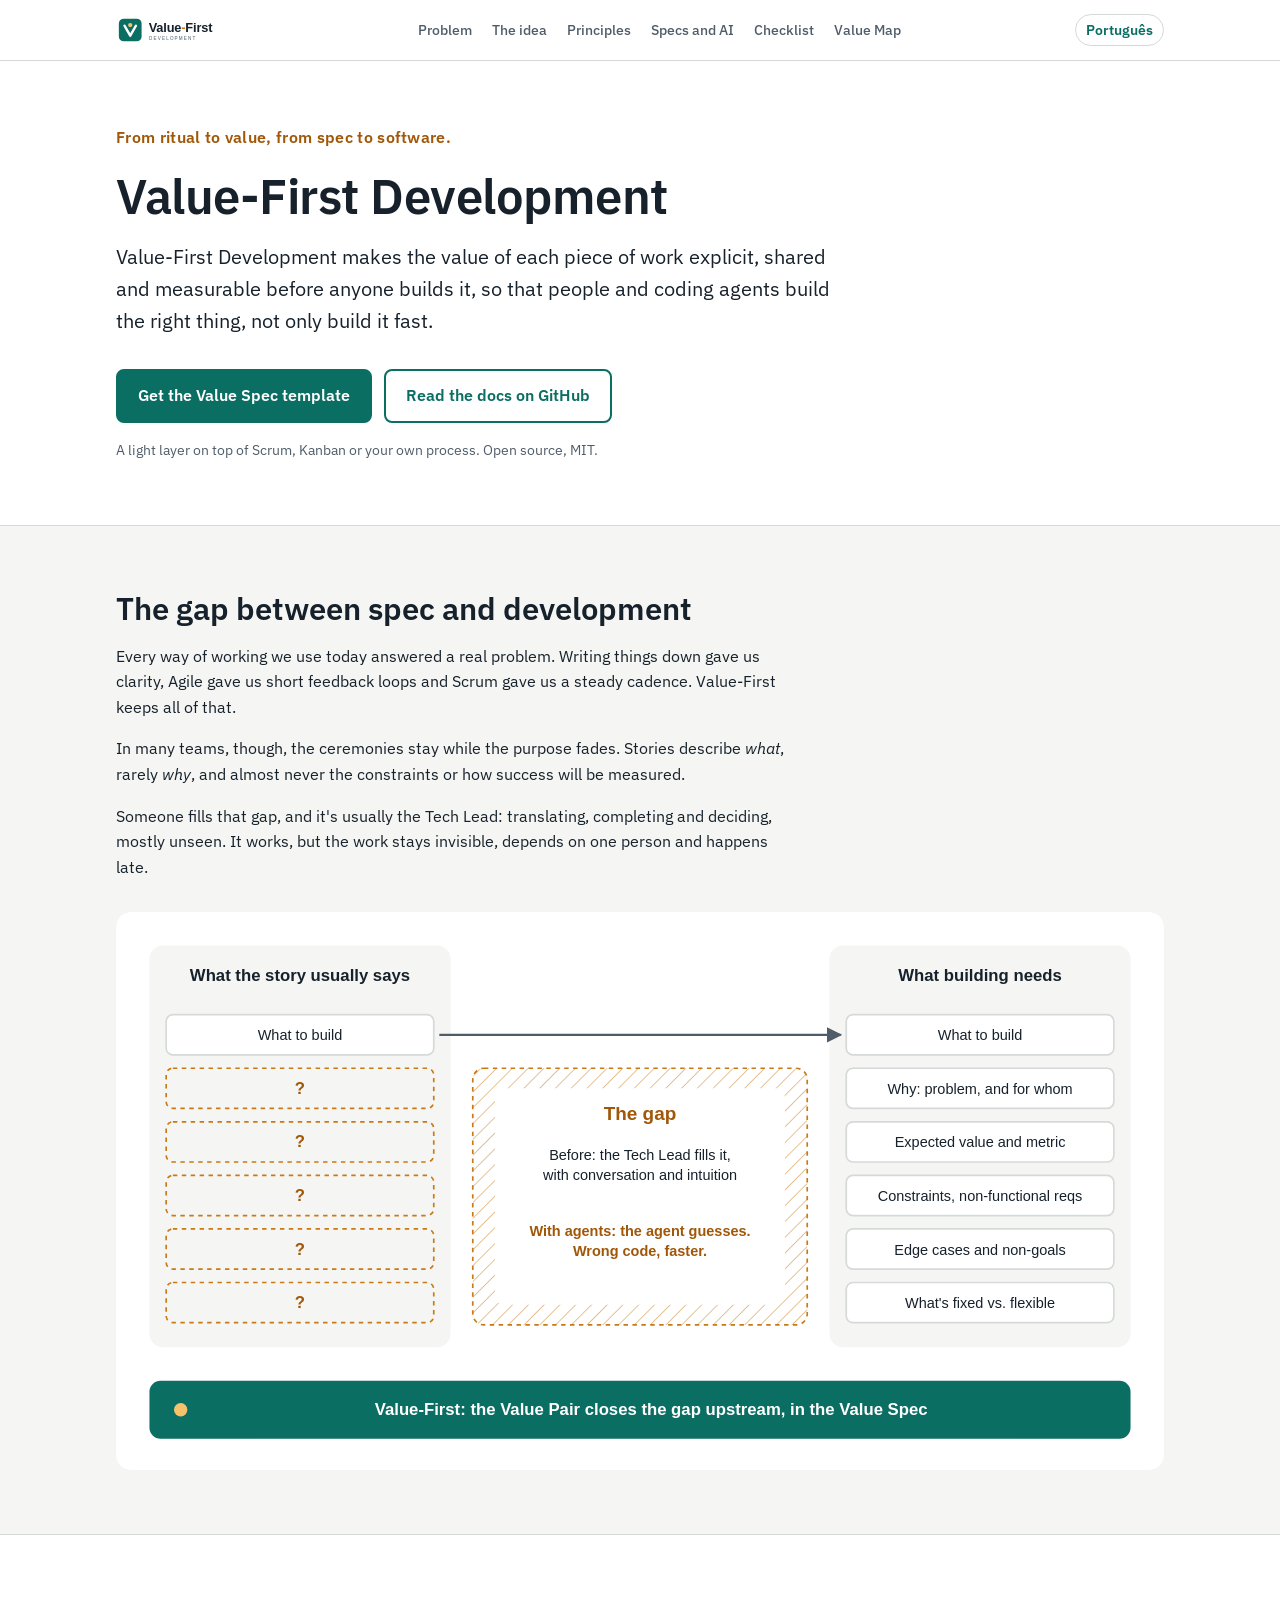
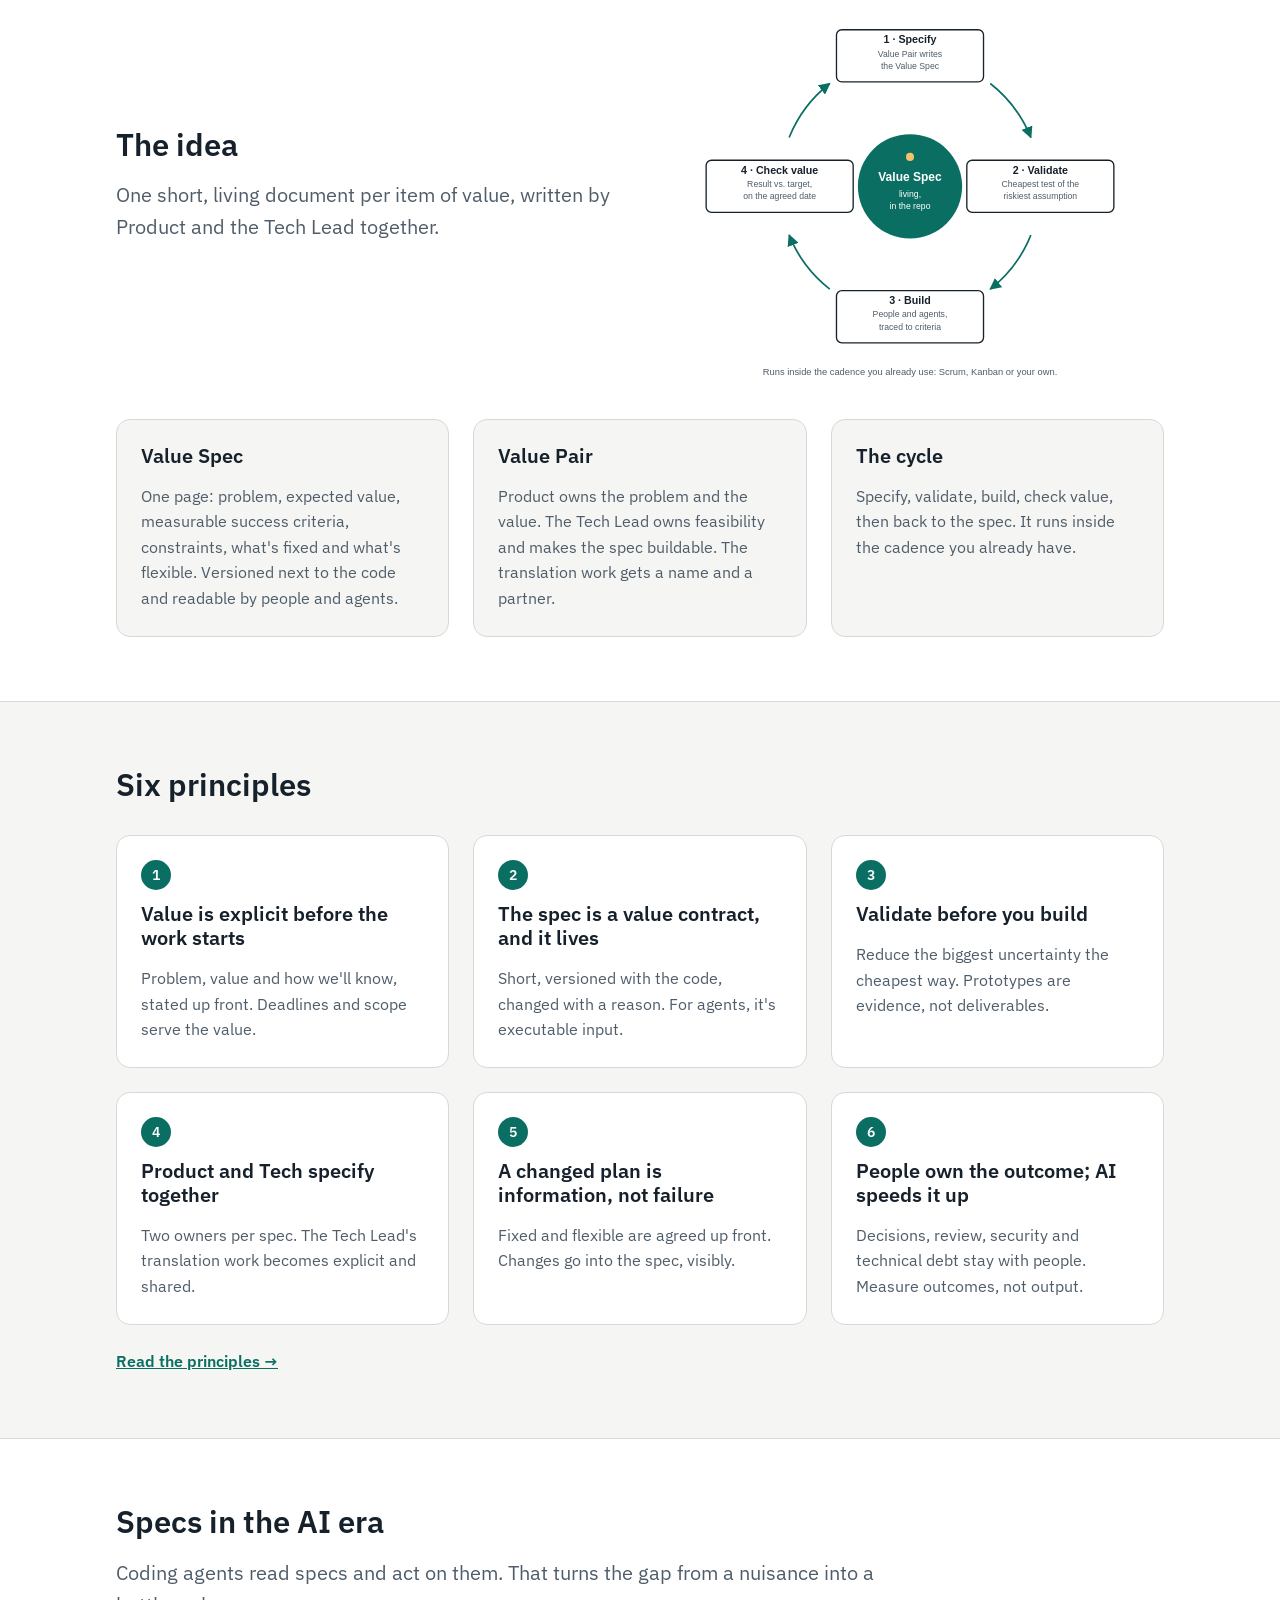
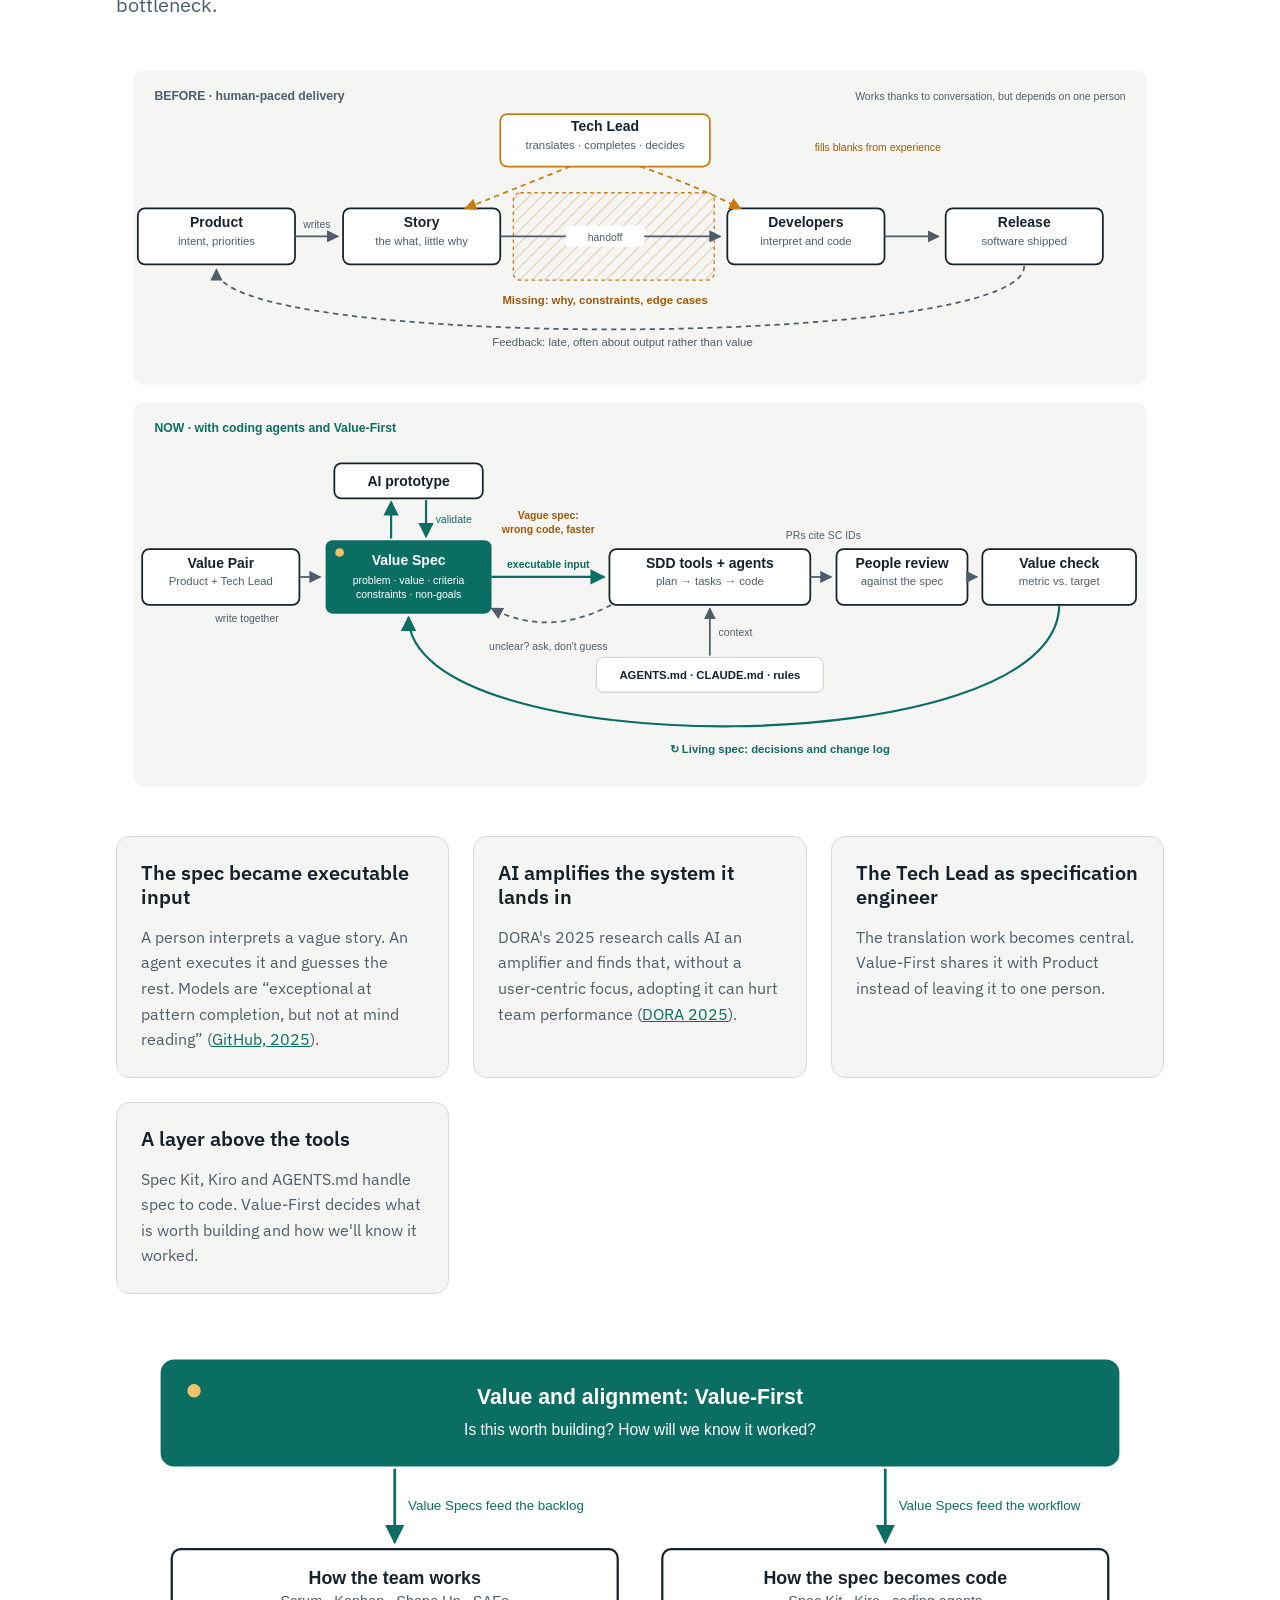
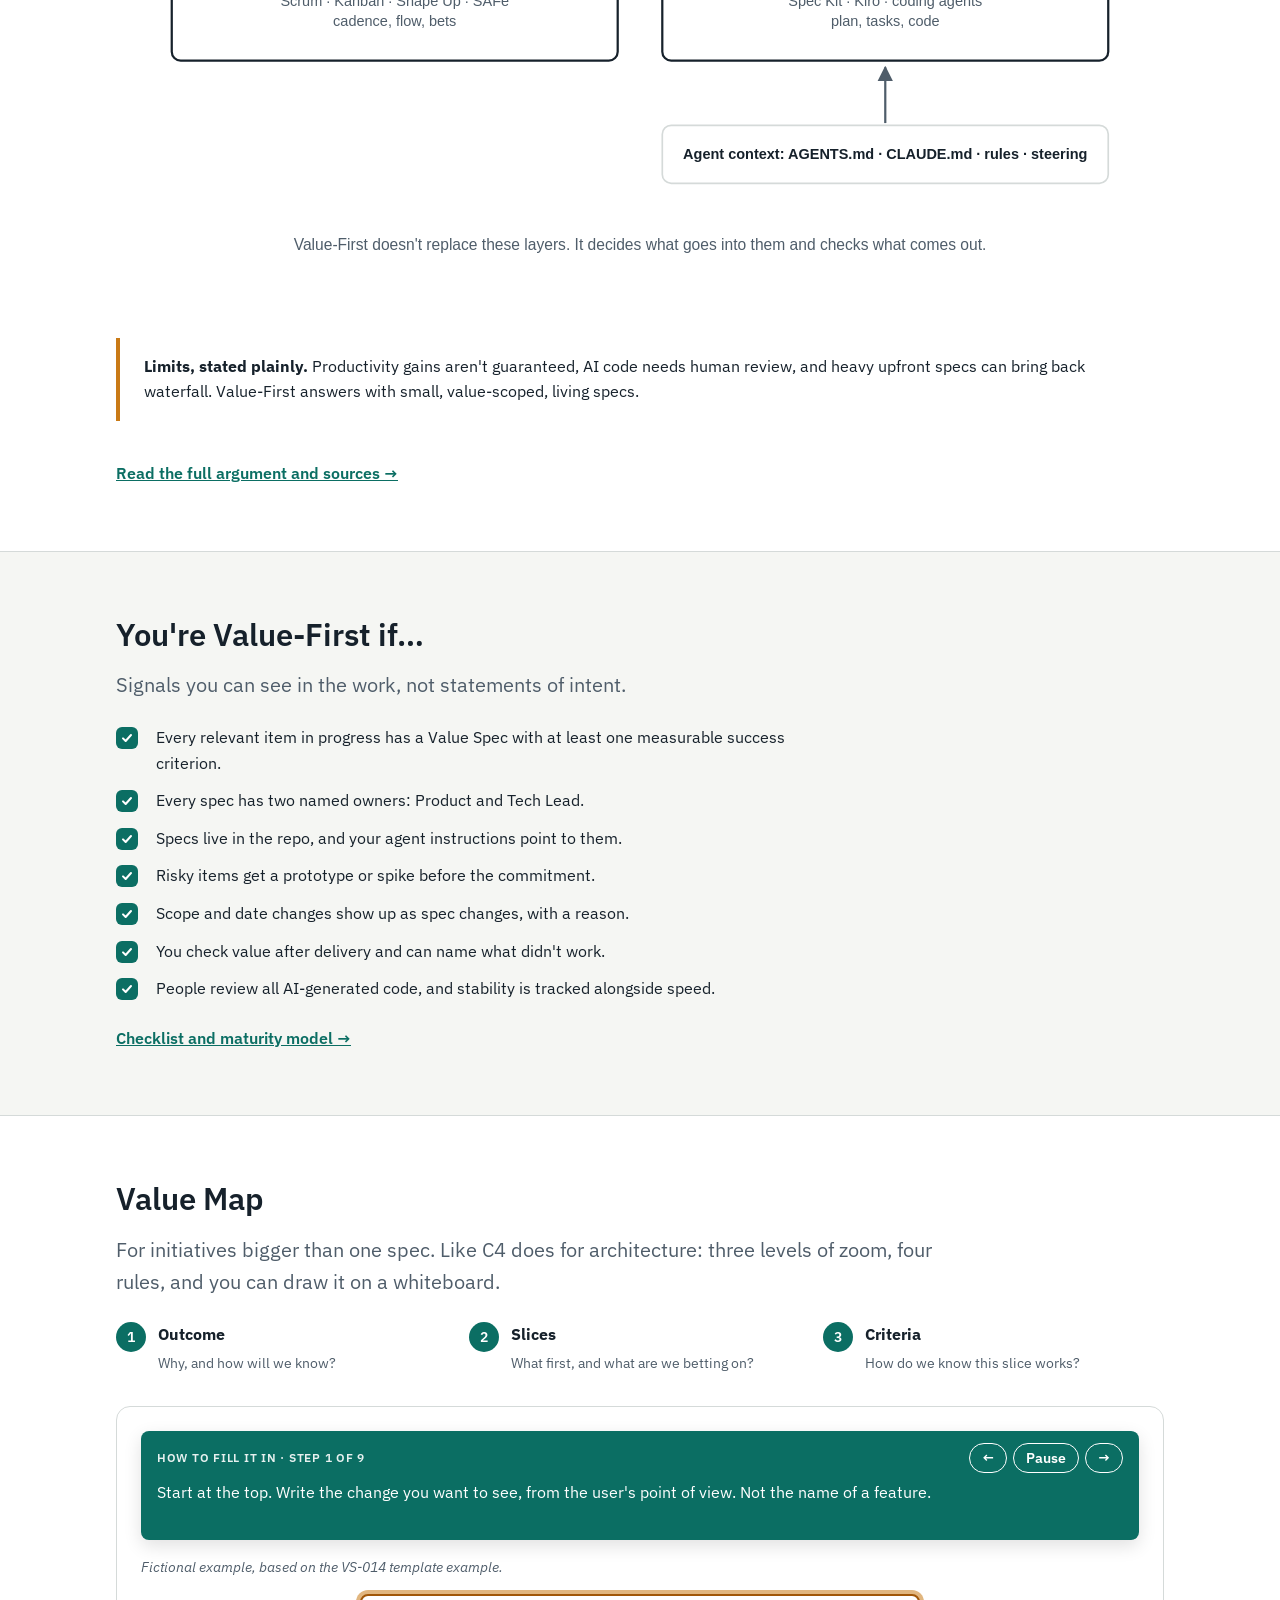
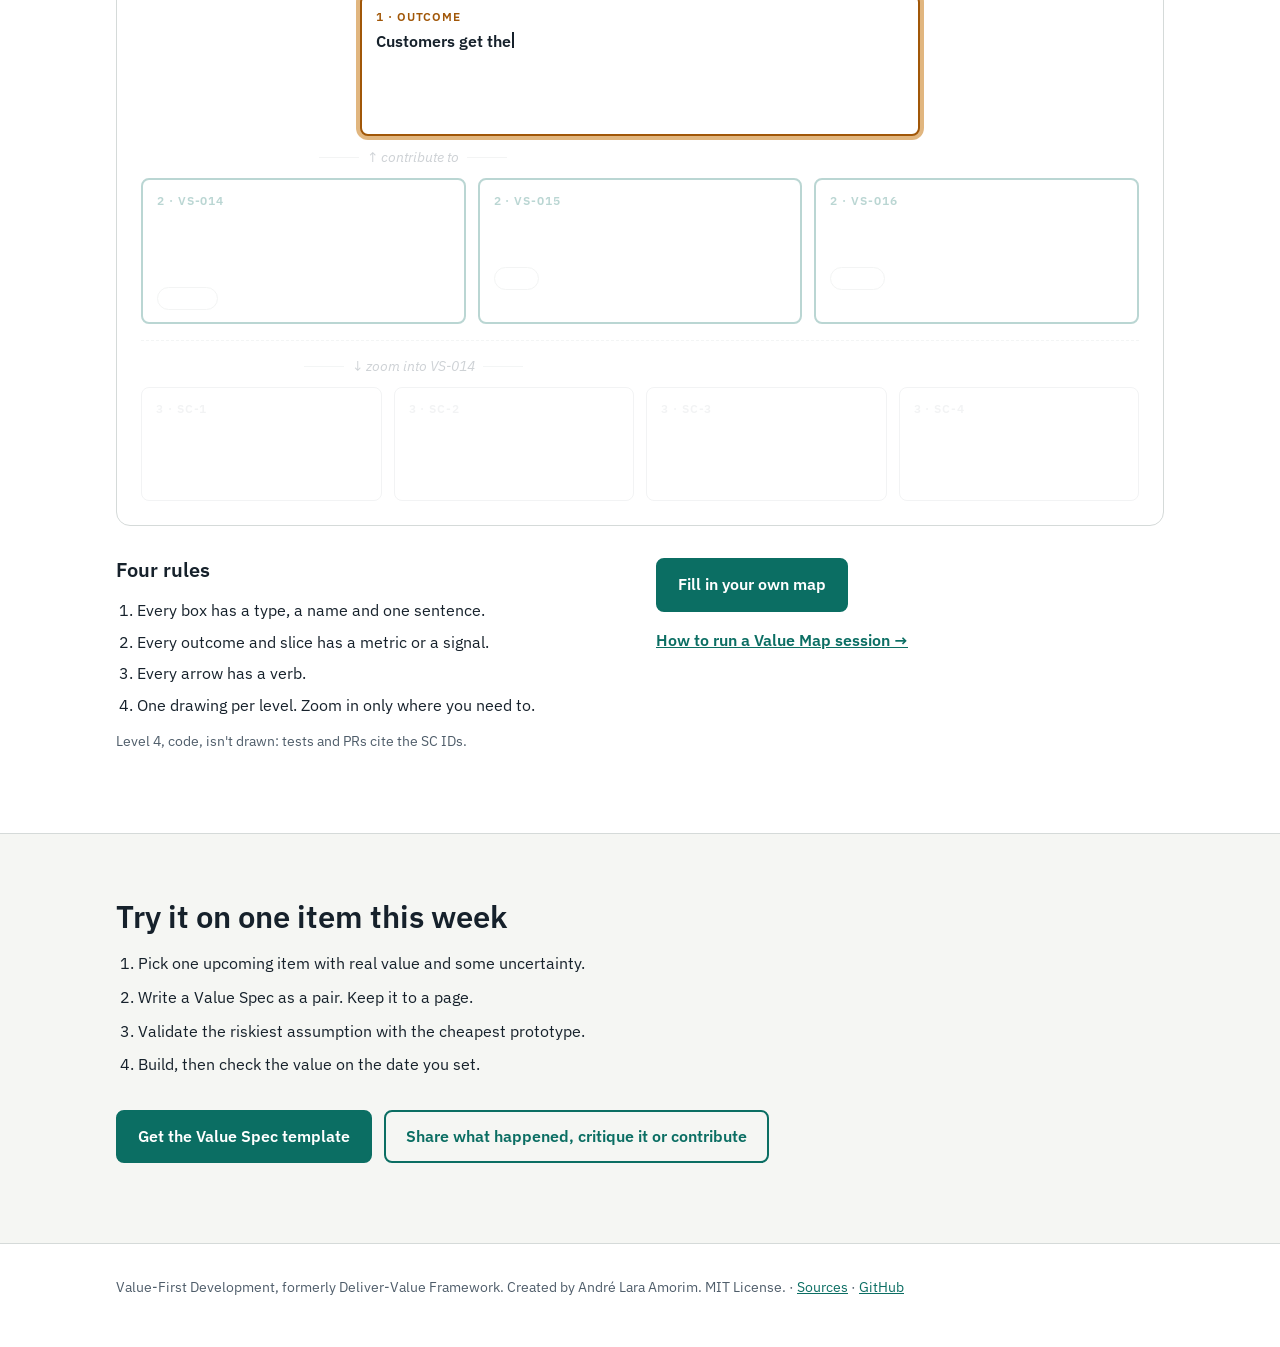
==== commit 419a40f3: "feat(site): guided Value Map demo with typing animation and fillable blank map - landing: 9-step gui" ====
--- a/site/index.html
+++ b/site/index.html
@@ -92,6 +92,24 @@
 .verb{display:flex;align-items:center;justify-content:center;gap:8px;margin:10px 0;color:var(--vf-muted);font-size:var(--vf-text-sm);font-style:italic}
 .verb::before,.verb::after{content:"";height:1px;width:40px;background:var(--vf-border)}
 .zoom{border-top:1px dashed var(--vf-border);margin-top:16px;padding-top:4px}
+.guide{position:sticky;top:70px;z-index:2;background:var(--vf-primary);color:var(--vf-on-primary);border-radius:var(--vf-radius);padding:12px 16px;margin-bottom:var(--vf-space-4);box-shadow:0 6px 18px rgba(0,0,0,.12)}
+.guide[hidden]{display:none}
+.gtop{display:flex;justify-content:space-between;align-items:center;gap:12px;flex-wrap:wrap}
+.glabel{font-size:.78rem;font-weight:600;letter-spacing:.06em;text-transform:uppercase;opacity:.9}
+.gbtn{display:flex;gap:6px}
+.gbtn button{font:inherit;font-size:var(--vf-text-sm);font-weight:600;color:inherit;background:transparent;border:1px solid currentColor;border-radius:999px;padding:3px 12px;cursor:pointer;min-width:36px}
+.gbtn button:hover{background:rgba(255,255,255,.15)}
+.ghint{margin:8px 0 0;max-width:none;font-size:var(--vf-text-base);line-height:1.45;min-height:2.9em}
+.map.js .fld{display:grid}
+.map.js .fld::after{content:attr(data-full);visibility:hidden;grid-area:1/1;white-space:pre-wrap}
+.map.js .fld>.t{grid-area:1/1}
+.map.js [data-s]:not(.fld){transition:opacity .35s,box-shadow .35s}
+.map.js .dim{opacity:.28}
+.map.js .box.cur{box-shadow:0 0 0 4px color-mix(in srgb,var(--vf-accent-mark) 55%,transparent)}
+.map.js .box.slice.on:not(.cur){box-shadow:none}
+.typing>.t::after{content:"";display:inline-block;width:2px;height:1em;margin-left:1px;vertical-align:-.12em;background:var(--vf-ink);animation:blink 1s steps(1) infinite}
+@keyframes blink{50%{opacity:0}}
+@media (prefers-reduced-motion:reduce){.map.js [data-s]{transition:none}.typing>.t::after{animation:none}}
 .mapfoot{display:grid;gap:var(--vf-space-8);grid-template-columns:1fr;margin-top:var(--vf-space-8)}
 @media (min-width:900px){.mapfoot{grid-template-columns:1fr 1fr}}
 .mapfoot ol{padding-left:1.3em;margin:0}.mapfoot li{margin-bottom:6px}
@@ -157,20 +175,22 @@
 <h2 id="map-h">Value Map</h2>
 <p class="lead">For initiatives bigger than one spec. Like C4 does for architecture: three levels of zoom, four rules, and you can draw it on a whiteboard.</p>
 <ol class="levels"><li><span class="num" aria-hidden="true">1</span><b>Outcome</b><span>Why, and how will we know?</span></li><li><span class="num" aria-hidden="true">2</span><b>Slices</b><span>What first, and what are we betting on?</span></li><li><span class="num" aria-hidden="true">3</span><b>Criteria</b><span>How do we know this slice works?</span></li></ol>
-<div class="map">
+<div class="map" data-demo>
+<script type="application/json">{"hints": ["Start at the top. Write the change you want to see, from the user's point of view. Not the name of a feature.", "One sentence: who has the problem today, and what it is. Data helps.", "One metric, with a baseline, a target and a date. If you can't agree on it, you probably have two initiatives.", "Say what's out. It stops the initiative from growing without anyone noticing.", "Now the slices. Each one should move the metric on its own. Start with the one that teaches you fastest, and write its riskiest bet.", "The next slice can be a smaller bet with partial evidence. Say how many people asked for it.", "“Not validated” is an honest answer. It shows the team where the risk is before anyone builds.", "Zoom in only on the slice you're building now. The criteria live in the Value Spec, and each one says what verifies it.", "Done. Each slice becomes a Value Spec. After each value check, update the status and the order of the slices."], "step": "Step {n} of {t}", "play": "Play", "pause_l": "Pause", "restart": "Watch again", "prev": "Previous step", "next": "Next step"}</script>
+<div class="guide" hidden><div class="gtop"><span class="glabel">How to fill it in · <span class="gstep"></span></span><span class="gbtn"><button type="button" data-a="prev" aria-label="Previous step">←</button><button type="button" data-a="play" class="gplay">Pause</button><button type="button" data-a="next" aria-label="Next step">→</button></span></div><p class="ghint" aria-live="polite"></p></div>
 <p class="ex">Fictional example, based on the VS-014 template example.</p>
-<div class="lvl lvl-1"><div class="box out"><span class="ty">1 · Outcome</span><b>Customers get their invoices on their own</b><p>Billing contacts ask support for invoices.</p><p class="m">Invoice tickets: ~120 → ≤ 40 / week, 6 weeks after launch</p><small>Out: payments, invoice editing</small></div></div>
-<p class="verb">↑ contribute to</p>
-<div class="lvl"><div class="box slice on"><span class="ty">2 · VS-014</span><b>Download invoices in the portal</b><p>Bet: customers use the portal instead of emailing support (validated 5/6)</p><span class="st">In build</span></div><div class="box slice"><span class="ty">2 · VS-015</span><b>Filter invoices by date</b><p>Bet: audits need date ranges (2 of 6 asked)</p><span class="st">Next</span></div><div class="box slice"><span class="ty">2 · VS-016</span><b>Monthly invoice by email</b><p>Bet: receiving beats searching (not validated)</p><span class="st">Maybe</span></div></div>
-<div class="zoom"><p class="verb">↓ zoom into VS-014</p>
-<div class="lvl"><div class="box sc"><span class="ty">3 · SC-1</span><b>Lists the account&#x27;s last 24 months</b><small>verified by: end-to-end test</small></div><div class="box sc"><span class="ty">3 · SC-2</span><b>Delivers the stored PDF unchanged</b><small>verified by: integration test</small></div><div class="box sc"><span class="ty">3 · SC-3</span><b>403 without billing_admin, attempt logged</b><small>verified by: security test</small></div><div class="box sc"><span class="ty">3 · SC-4</span><b>p95 &lt; 1 s up to 500 invoices</b><small>verified by: load test</small></div></div></div>
+<div class="lvl lvl-1"><div class="box out" data-s="1"><span class="ty">1 · Outcome</span><b class="fld" data-s="1">Customers get their invoices on their own</b><p class="fld" data-s="2">Billing contacts ask support for invoices.</p><p class="m fld" data-s="3">Invoice tickets: ~120 → ≤ 40 / week, 6 weeks after launch</p><small class="fld" data-s="4">Out: payments, invoice editing</small></div></div>
+<p class="verb" data-s="5">↑ contribute to</p>
+<div class="lvl"><div class="box slice on" data-s="5"><span class="ty">2 · VS-014</span><b class="fld" data-s="5">Download invoices in the portal</b><p class="fld" data-s="5">Bet: customers use the portal instead of emailing support (validated 5/6)</p><span class="st fld" data-s="5">In build</span></div><div class="box slice" data-s="6"><span class="ty">2 · VS-015</span><b class="fld" data-s="6">Filter invoices by date</b><p class="fld" data-s="6">Bet: audits need date ranges (2 of 6 asked)</p><span class="st fld" data-s="6">Next</span></div><div class="box slice" data-s="7"><span class="ty">2 · VS-016</span><b class="fld" data-s="7">Monthly invoice by email</b><p class="fld" data-s="7">Bet: receiving beats searching (not validated)</p><span class="st fld" data-s="7">Maybe</span></div></div>
+<div class="zoom" data-s="8"><p class="verb">↓ zoom into VS-014</p>
+<div class="lvl"><div class="box sc" data-s="8"><span class="ty">3 · SC-1</span><b class="fld" data-s="8">Lists the account&#x27;s last 24 months</b><small class="fld" data-s="8">verified by: end-to-end test</small></div><div class="box sc" data-s="8"><span class="ty">3 · SC-2</span><b class="fld" data-s="8">Delivers the stored PDF unchanged</b><small class="fld" data-s="8">verified by: integration test</small></div><div class="box sc" data-s="8"><span class="ty">3 · SC-3</span><b class="fld" data-s="8">403 without billing_admin, attempt logged</b><small class="fld" data-s="8">verified by: security test</small></div><div class="box sc" data-s="8"><span class="ty">3 · SC-4</span><b class="fld" data-s="8">p95 &lt; 1 s up to 500 invoices</b><small class="fld" data-s="8">verified by: load test</small></div></div></div>
 </div>
 <div class="mapfoot"><div>
 <h3>Four rules</h3>
 <ol><li>Every box has a type, a name and one sentence.</li><li>Every outcome and slice has a metric or a signal.</li><li>Every arrow has a verb.</li><li>One drawing per level. Zoom in only where you need to.</li></ol>
 <p class="note" style="margin-top:12px">Level 4, code, isn&#x27;t drawn: tests and PRs cite the SC IDs.</p>
 </div><div>
-<div class="ctas" style="margin-top:0"><a class="btn primary" href="map.html">Blank map to print</a></div>
+<div class="ctas" style="margin-top:0"><a class="btn primary" href="map.html">Fill in your own map</a></div>
 <a class="more" style="margin-top:0" href="https://github.com/andrelaf/deliver-value-methodology/blob/main/docs/en/value-map.md">How to run a Value Map session →</a>
 </div></div>
 </div></section>
@@ -184,5 +204,51 @@
 <footer><div class="wrap">
 <p>Value-First Development, formerly Deliver-Value Framework. Created by André Lara Amorim. MIT License. · <a href="https://github.com/andrelaf/deliver-value-methodology/blob/main/docs/en/sources.md">Sources</a> · <a href="https://github.com/andrelaf/deliver-value-methodology">GitHub</a></p>
 </div></footer>
+<script>
+(function(){
+var root=document.querySelector('[data-demo]');if(!root)return;
+var cfg=JSON.parse(root.querySelector('script[type="application/json"]').textContent);
+var reduce=window.matchMedia&&matchMedia('(prefers-reduced-motion: reduce)').matches;
+var flds=[].slice.call(root.querySelectorAll('.fld'));
+flds.forEach(function(f){f.setAttribute('data-full',f.textContent);f.innerHTML='<span class="t"></span>';});
+var parts=[].slice.call(root.querySelectorAll('[data-s]:not(.fld)'));
+var guide=root.querySelector('.guide');guide.hidden=false;root.classList.add('js');
+var stepEl=guide.querySelector('.gstep'),hint=guide.querySelector('.ghint'),playB=guide.querySelector('.gplay');
+var N=cfg.hints.length,cur=1,playing=!reduce,timer=null,token=0;
+function txt(f,v){f.firstChild.textContent=v;}
+function setBtn(){playB.textContent=(cur===N&&!playing)?cfg.restart:(playing?cfg.pause_l:cfg.play);}
+function render(n,mode){
+  token++;var my=token;clearTimeout(timer);cur=n;
+  stepEl.textContent=cfg.step.replace('{n}',n).replace('{t}',N);hint.textContent=cfg.hints[n-1];
+  parts.forEach(function(p){var s=+p.getAttribute('data-s');p.classList.toggle('dim',s>n);p.classList.toggle('cur',s===n&&p.classList.contains('box'));});
+  var q=[];
+  flds.forEach(function(f){var s=+f.getAttribute('data-s');f.classList.remove('typing');
+    if(s<n||(s===n&&mode==='show'))txt(f,f.getAttribute('data-full'));
+    else{txt(f,'');if(s===n&&mode==='type')q.push(f);}});
+  setBtn();
+  if(mode!=='wait')typeAll(q,my);
+}
+function typeAll(q,my){
+  if(my!==token)return;
+  if(!q.length){if(playing&&cur<N)timer=setTimeout(function(){render(cur+1,'type');},1800);else if(cur===N){playing=false;setBtn();}return;}
+  var f=q[0],full=f.getAttribute('data-full'),i=0;f.classList.add('typing');
+  (function tick(){if(my!==token)return;i++;txt(f,full.slice(0,i));
+    if(i<full.length)timer=setTimeout(tick,22+Math.random()*45);
+    else timer=setTimeout(function(){f.classList.remove('typing');typeAll(q.slice(1),my);},300);})();
+}
+guide.addEventListener('click',function(e){var b=e.target.closest('button');if(!b)return;var act=b.getAttribute('data-a');
+  if(act==='play'){
+    if(cur===N&&!playing){playing=true;render(1,reduce?'show':'type');}
+    else if(playing){playing=false;render(cur,'show');}
+    else{playing=true;render(cur<N?cur+1:cur,reduce?'show':'type');}
+  }else if(act==='prev'){playing=false;render(Math.max(1,cur-1),'show');}
+  else if(act==='next'){playing=false;render(Math.min(N,cur+1),reduce?'show':'type');}
+  setBtn();});
+render(1,reduce?'show':'wait');
+if(reduce)return;
+var go=function(){render(1,'type');};
+if('IntersectionObserver' in window){var io=new IntersectionObserver(function(es){if(es[0].isIntersecting){io.disconnect();go();}},{threshold:.35});io.observe(root);}else go();
+})();
+</script>
 </body>
 </html>
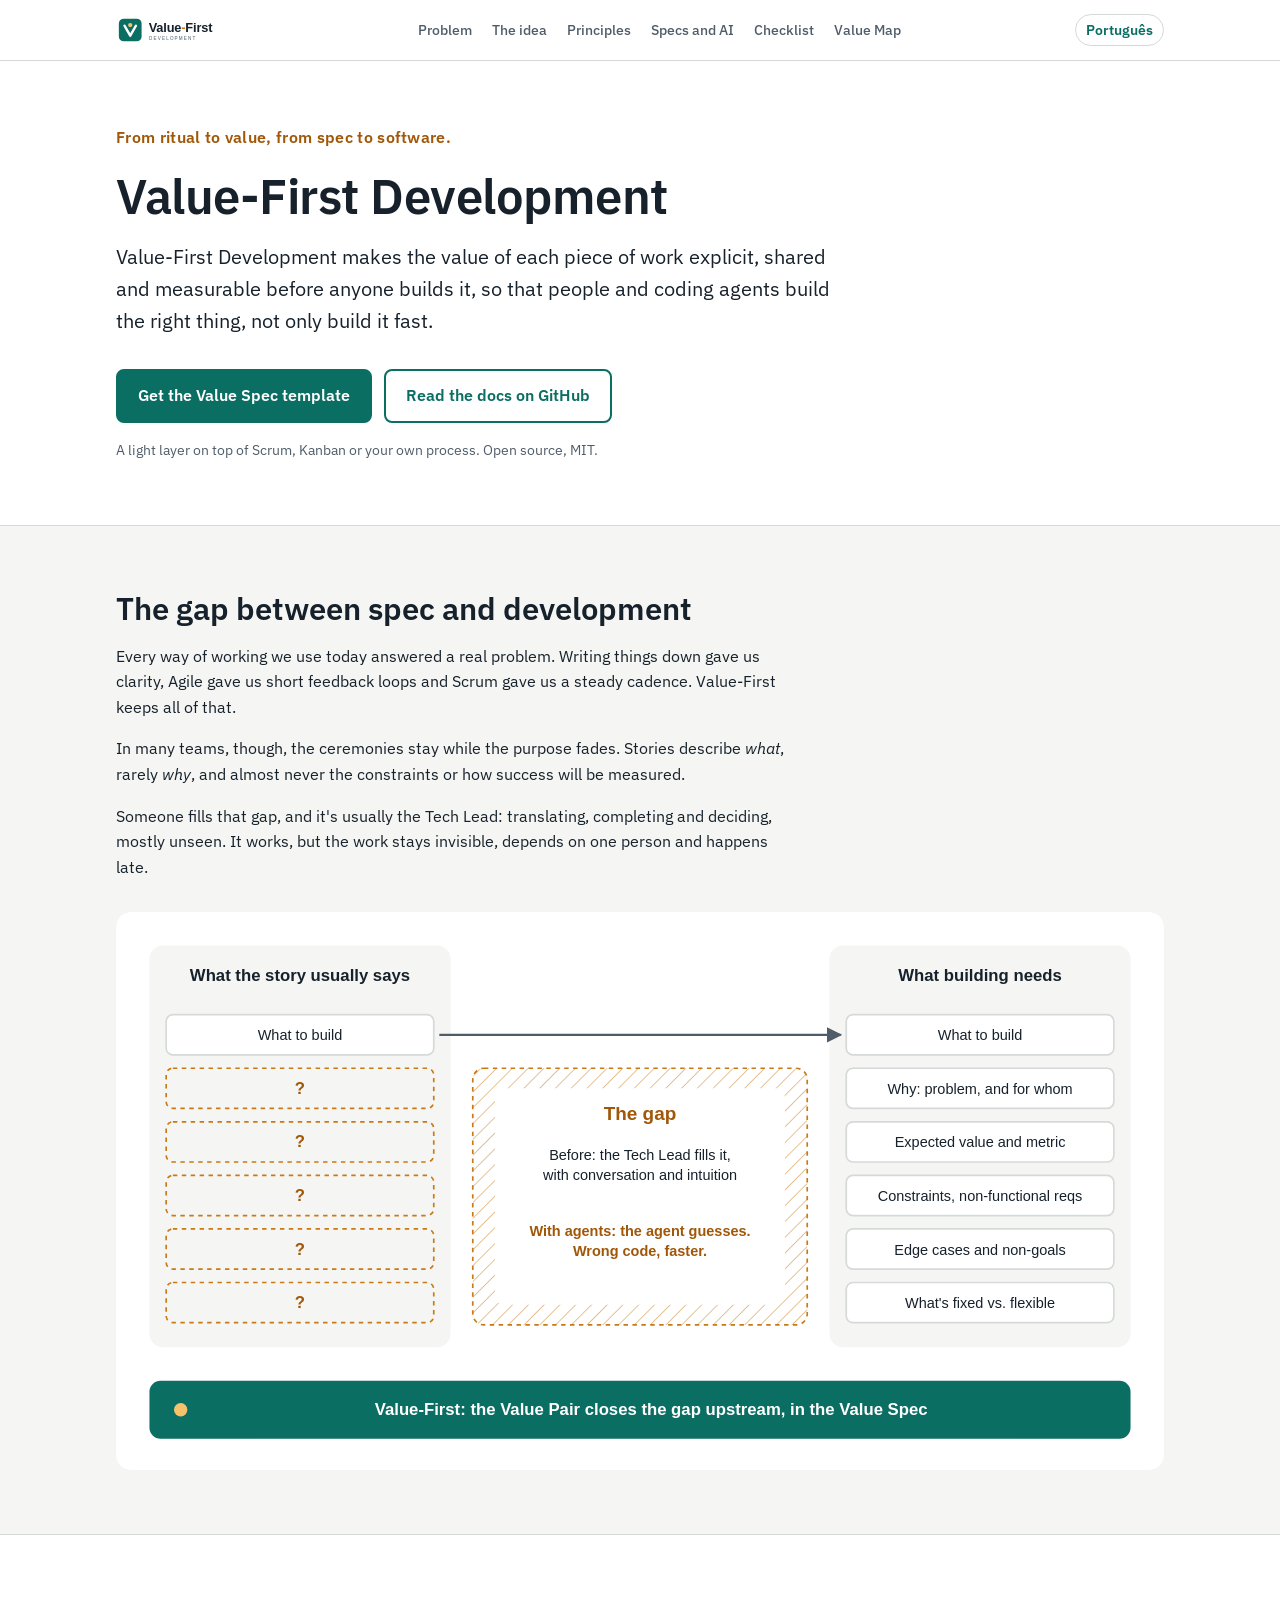
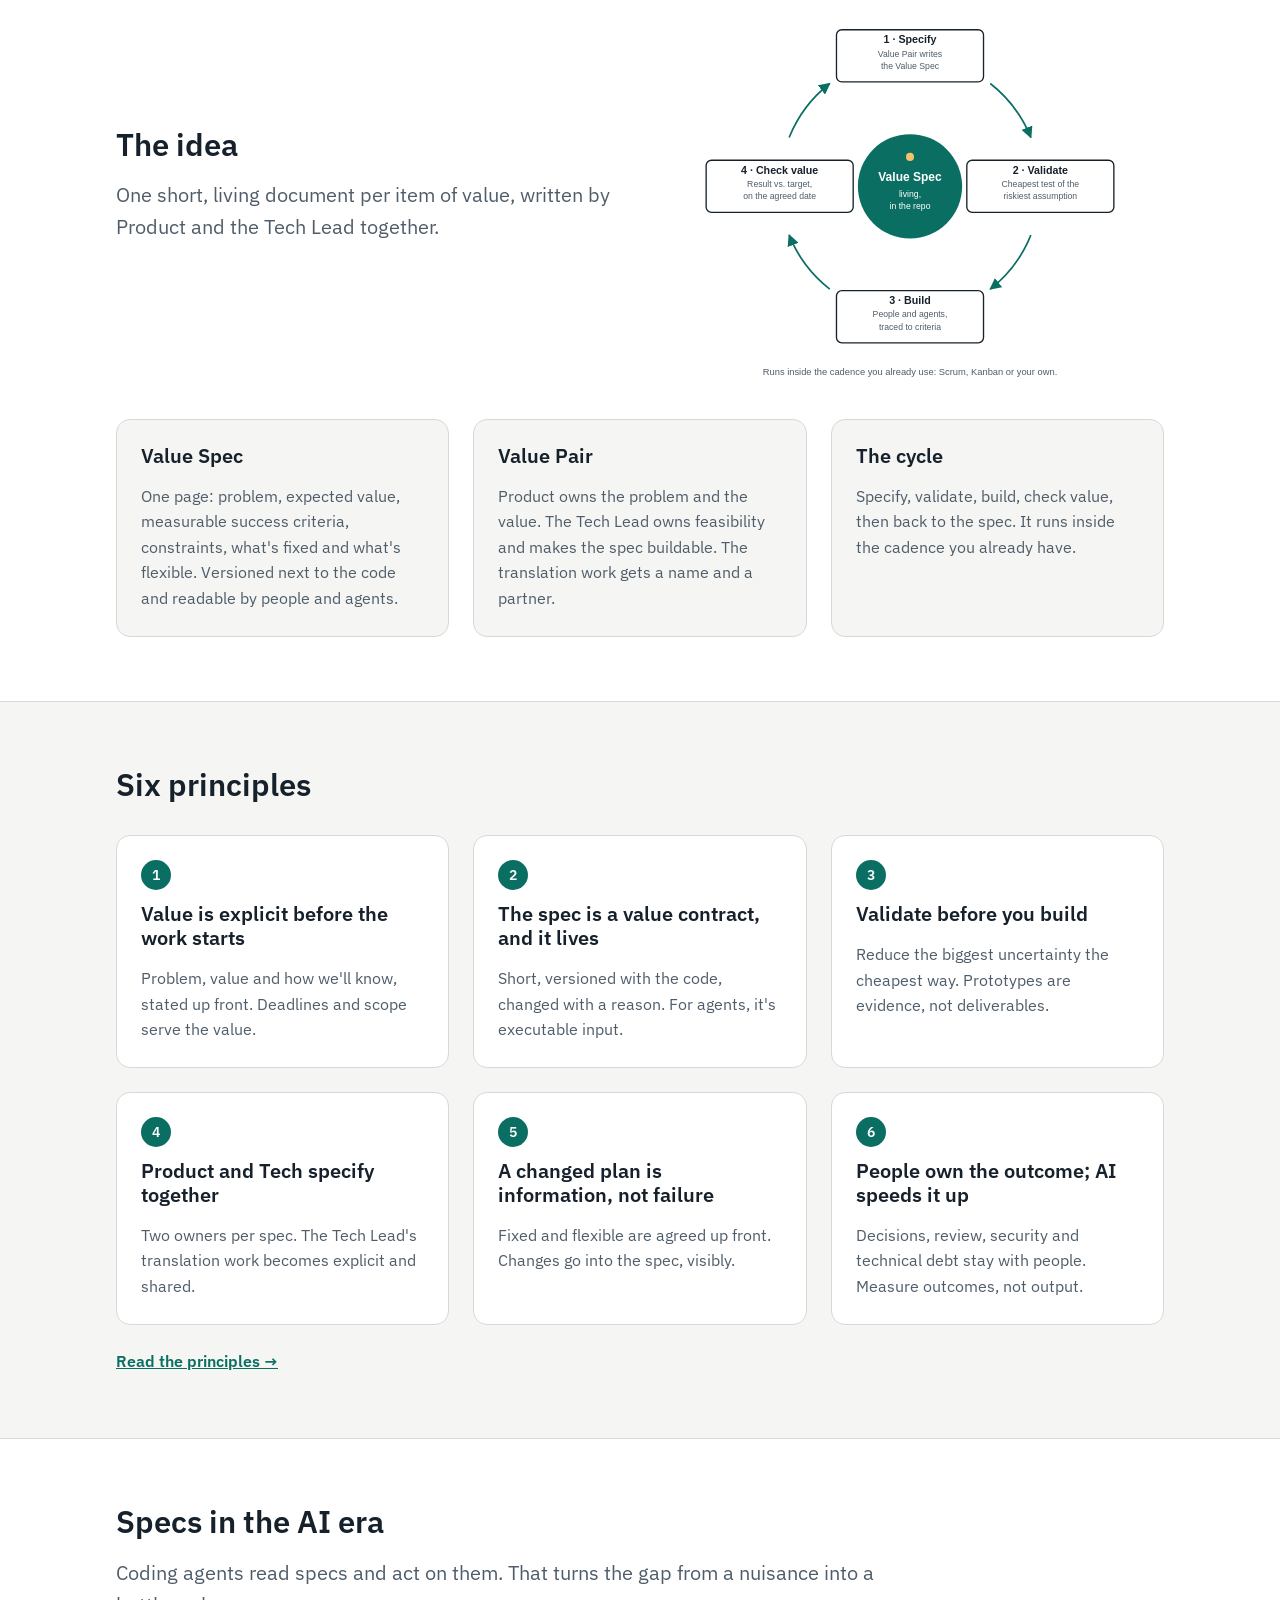
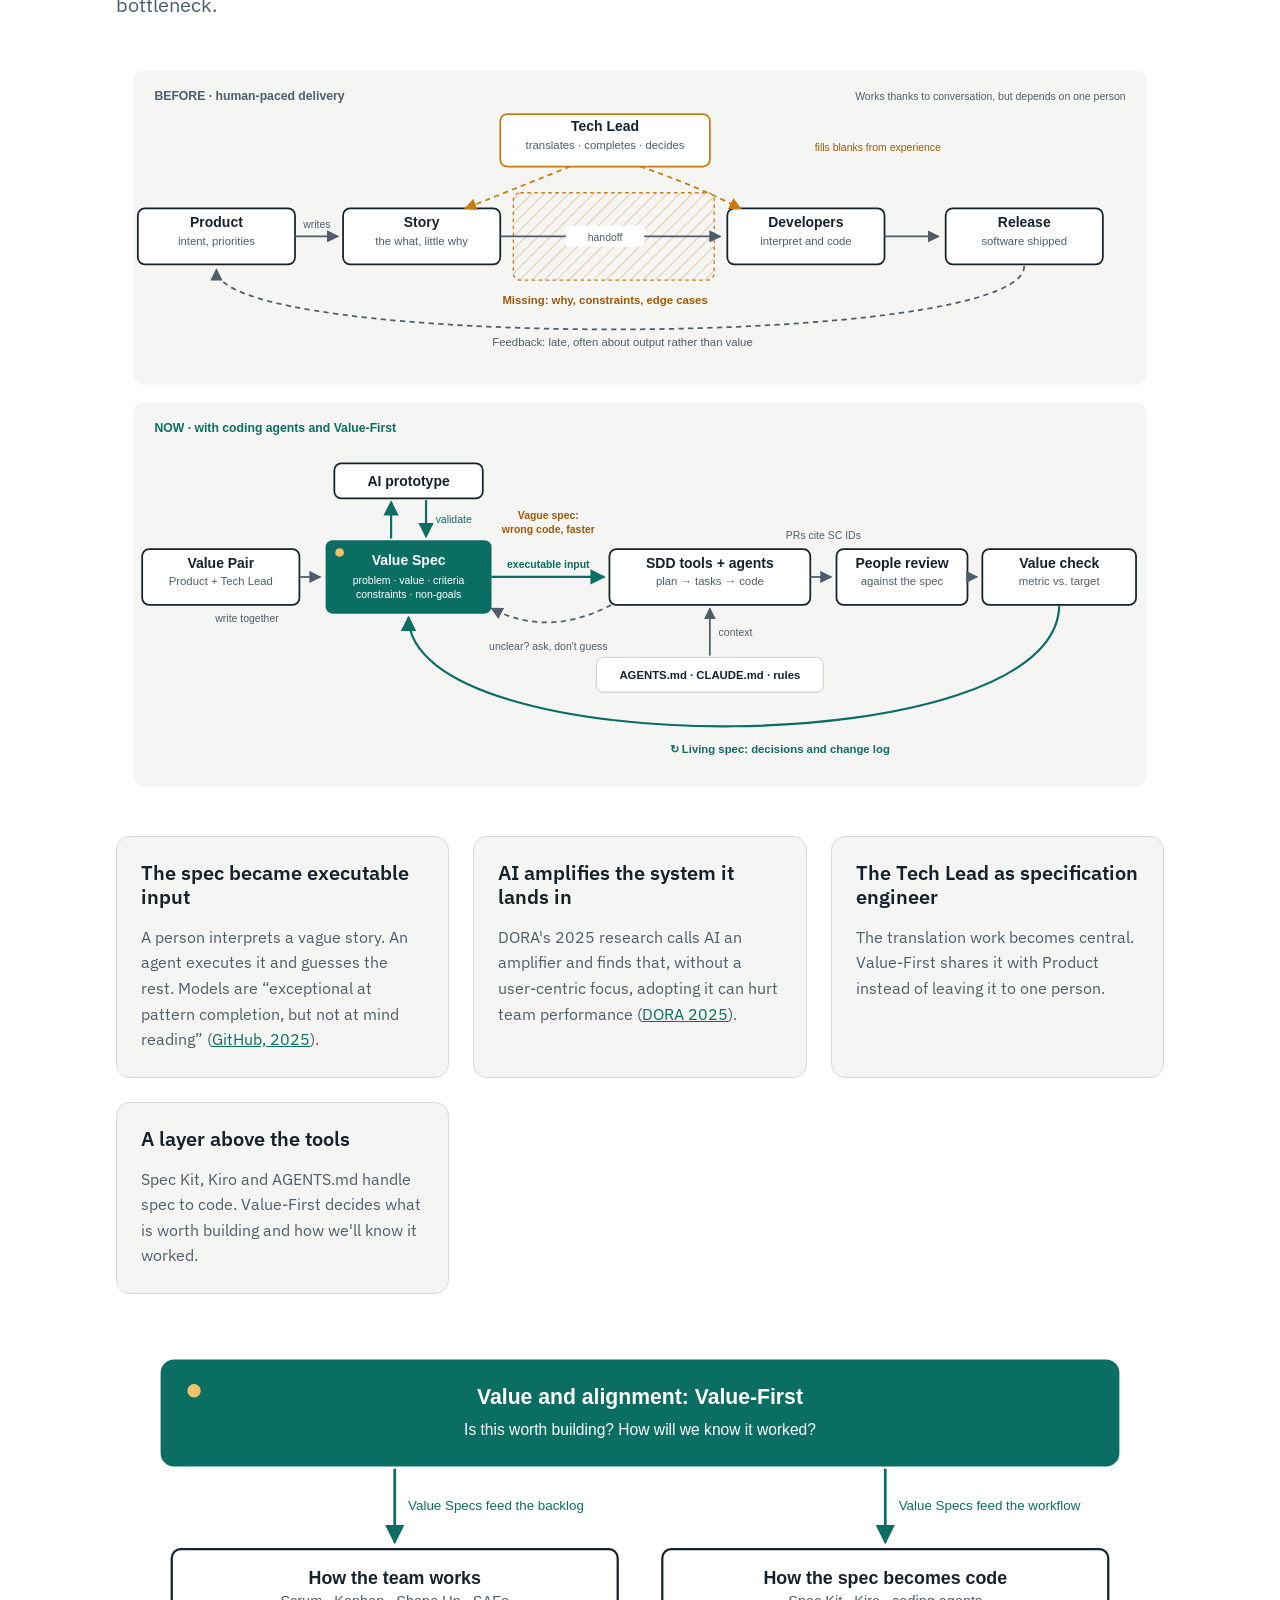
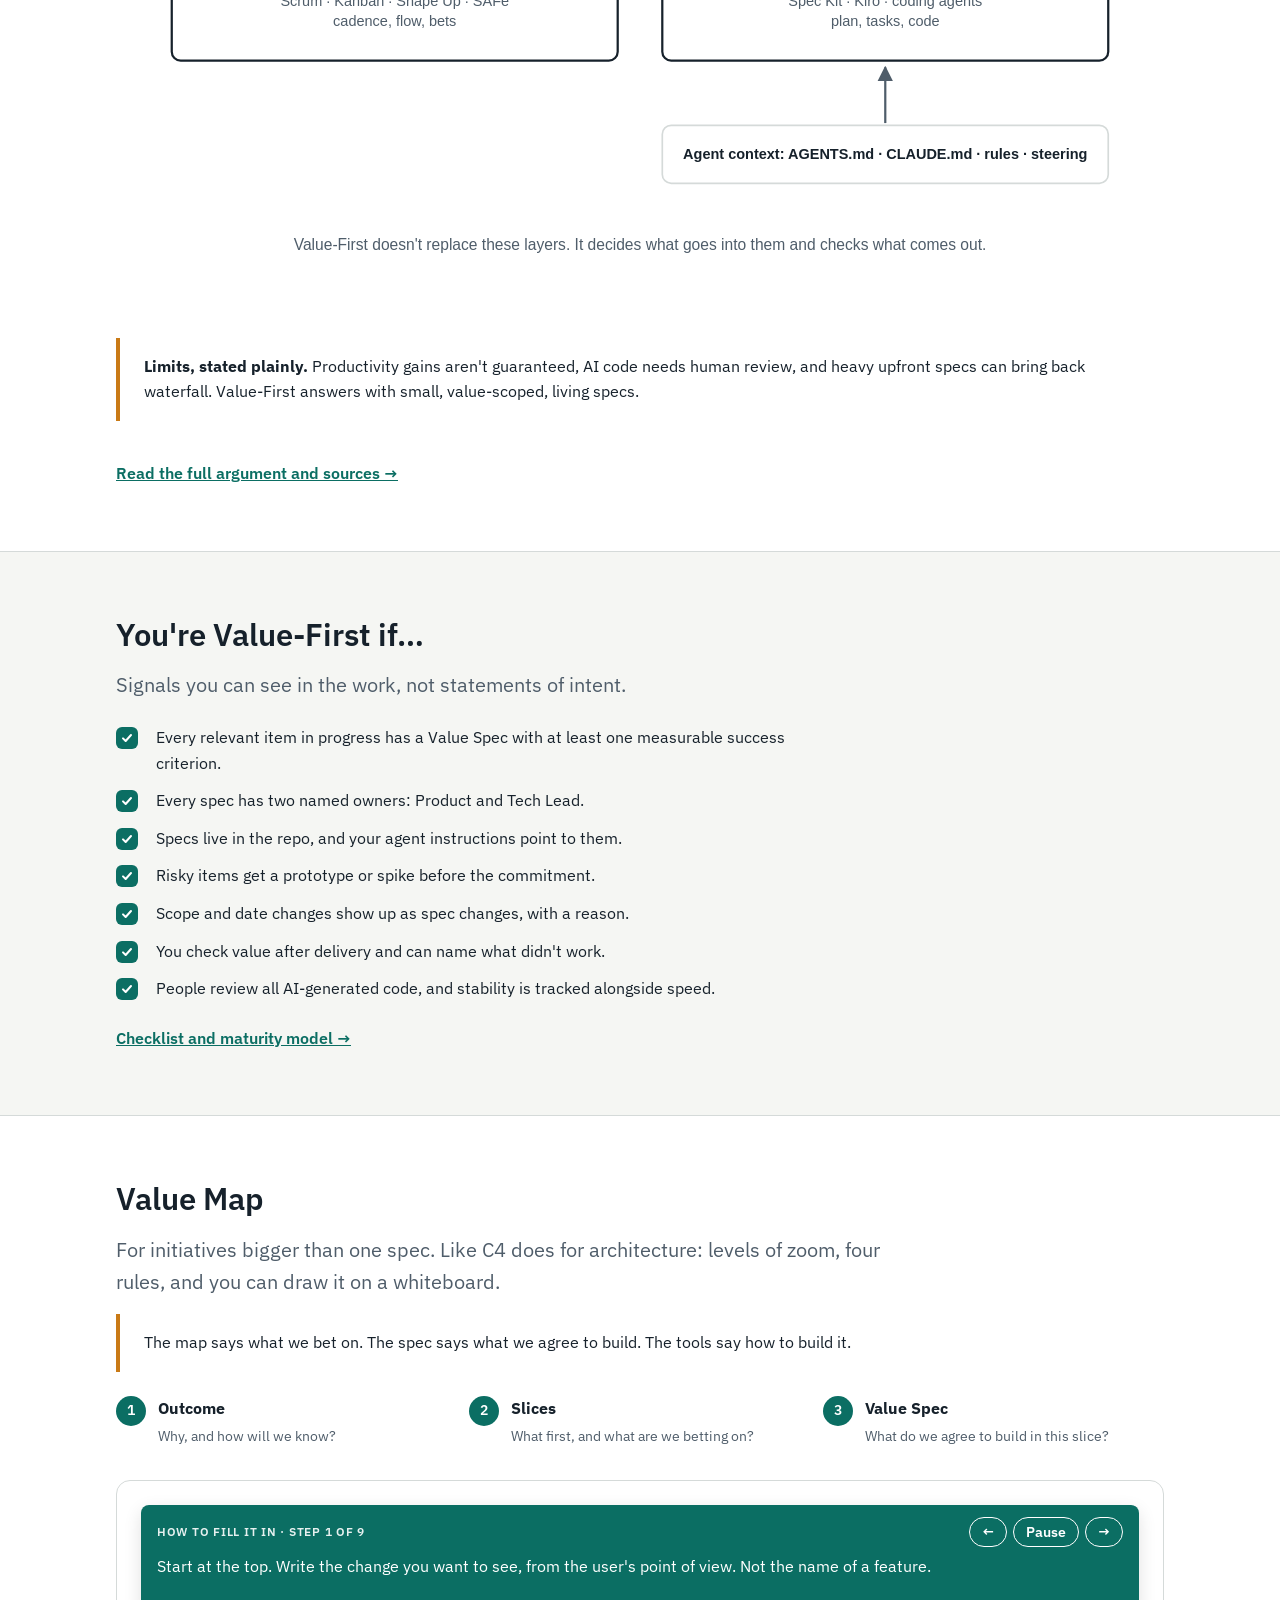
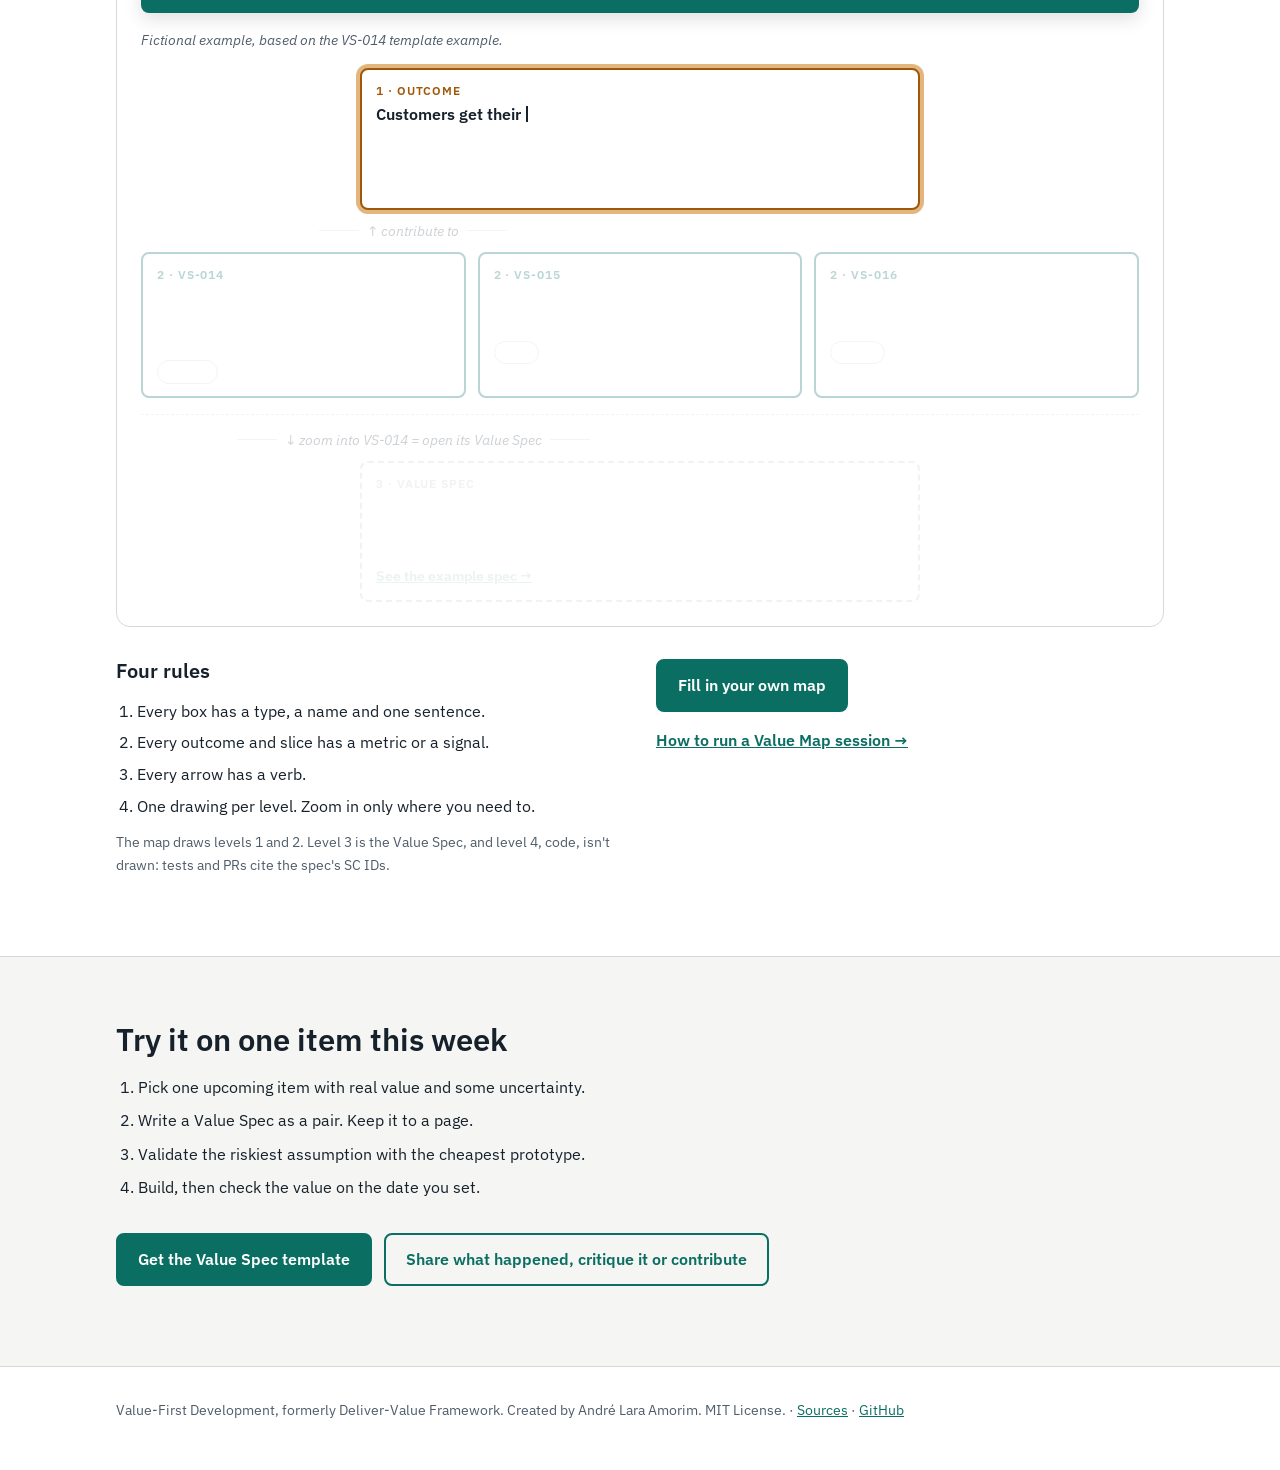
==== commit b393fb54: "docs: separate bets, agreement and execution layers; map draws levels 1-2 only - Value Map no longer" ====
--- a/site/index.html
+++ b/site/index.html
@@ -88,7 +88,8 @@
 .box .st{align-self:flex-start;margin-top:4px;font-size:.75rem;font-weight:600;border:1px solid var(--vf-border);border-radius:999px;padding:1px 8px;color:var(--vf-muted)}
 .box.out{--box:var(--vf-accent)}
 .box.slice.on{box-shadow:0 0 0 4px color-mix(in srgb,var(--vf-primary) 18%,transparent)}
-.box.sc{--box:var(--vf-muted);border-width:1px}
+.box.spec{--box:var(--vf-muted);border-style:dashed;max-width:560px;margin:0 auto;width:100%}
+.box.spec a{font-size:var(--vf-text-sm);font-weight:600}
 .verb{display:flex;align-items:center;justify-content:center;gap:8px;margin:10px 0;color:var(--vf-muted);font-size:var(--vf-text-sm);font-style:italic}
 .verb::before,.verb::after{content:"";height:1px;width:40px;background:var(--vf-border)}
 .zoom{border-top:1px dashed var(--vf-border);margin-top:16px;padding-top:4px}
@@ -173,22 +174,23 @@
 
 <section id="map" aria-labelledby="map-h"><div class="wrap">
 <h2 id="map-h">Value Map</h2>
-<p class="lead">For initiatives bigger than one spec. Like C4 does for architecture: three levels of zoom, four rules, and you can draw it on a whiteboard.</p>
-<ol class="levels"><li><span class="num" aria-hidden="true">1</span><b>Outcome</b><span>Why, and how will we know?</span></li><li><span class="num" aria-hidden="true">2</span><b>Slices</b><span>What first, and what are we betting on?</span></li><li><span class="num" aria-hidden="true">3</span><b>Criteria</b><span>How do we know this slice works?</span></li></ol>
+<p class="lead">For initiatives bigger than one spec. Like C4 does for architecture: levels of zoom, four rules, and you can draw it on a whiteboard.</p>
+<p class="callout" style="margin-top:0">The map says what we bet on. The spec says what we agree to build. The tools say how to build it.</p>
+<ol class="levels"><li><span class="num" aria-hidden="true">1</span><b>Outcome</b><span>Why, and how will we know?</span></li><li><span class="num" aria-hidden="true">2</span><b>Slices</b><span>What first, and what are we betting on?</span></li><li><span class="num" aria-hidden="true">3</span><b>Value Spec</b><span>What do we agree to build in this slice?</span></li></ol>
 <div class="map" data-demo>
-<script type="application/json">{"hints": ["Start at the top. Write the change you want to see, from the user's point of view. Not the name of a feature.", "One sentence: who has the problem today, and what it is. Data helps.", "One metric, with a baseline, a target and a date. If you can't agree on it, you probably have two initiatives.", "Say what's out. It stops the initiative from growing without anyone noticing.", "Now the slices. Each one should move the metric on its own. Start with the one that teaches you fastest, and write its riskiest bet.", "The next slice can be a smaller bet with partial evidence. Say how many people asked for it.", "“Not validated” is an honest answer. It shows the team where the risk is before anyone builds.", "Zoom in only on the slice you're building now. The criteria live in the Value Spec, and each one says what verifies it.", "Done. Each slice becomes a Value Spec. After each value check, update the status and the order of the slices."], "step": "Step {n} of {t}", "play": "Play", "pause_l": "Pause", "restart": "Watch again", "prev": "Previous step", "next": "Next step"}</script>
+<script type="application/json">{"hints": ["Start at the top. Write the change you want to see, from the user's point of view. Not the name of a feature.", "One sentence: who has the problem today, and what it is. Data helps.", "One metric, with a baseline, a target and a date. If you can't agree on it, you probably have two initiatives.", "Say what's out. It stops the initiative from growing without anyone noticing.", "Now the slices. Each one should move the metric on its own. Start with the one that teaches you fastest, and write its riskiest bet.", "The next slice can be a smaller bet with partial evidence. Say how many people asked for it.", "“Not validated” is an honest answer. It shows the team where the risk is before anyone builds.", "To zoom into a slice, open its Value Spec. Criteria, constraints and decisions live there, not on the map. That keeps the map a list of bets, not a requirements document.", "Done. Each slice becomes a Value Spec. After each value check, update the status and the order of the slices."], "step": "Step {n} of {t}", "play": "Play", "pause_l": "Pause", "restart": "Watch again", "prev": "Previous step", "next": "Next step"}</script>
 <div class="guide" hidden><div class="gtop"><span class="glabel">How to fill it in · <span class="gstep"></span></span><span class="gbtn"><button type="button" data-a="prev" aria-label="Previous step">←</button><button type="button" data-a="play" class="gplay">Pause</button><button type="button" data-a="next" aria-label="Next step">→</button></span></div><p class="ghint" aria-live="polite"></p></div>
 <p class="ex">Fictional example, based on the VS-014 template example.</p>
 <div class="lvl lvl-1"><div class="box out" data-s="1"><span class="ty">1 · Outcome</span><b class="fld" data-s="1">Customers get their invoices on their own</b><p class="fld" data-s="2">Billing contacts ask support for invoices.</p><p class="m fld" data-s="3">Invoice tickets: ~120 → ≤ 40 / week, 6 weeks after launch</p><small class="fld" data-s="4">Out: payments, invoice editing</small></div></div>
 <p class="verb" data-s="5">↑ contribute to</p>
 <div class="lvl"><div class="box slice on" data-s="5"><span class="ty">2 · VS-014</span><b class="fld" data-s="5">Download invoices in the portal</b><p class="fld" data-s="5">Bet: customers use the portal instead of emailing support (validated 5/6)</p><span class="st fld" data-s="5">In build</span></div><div class="box slice" data-s="6"><span class="ty">2 · VS-015</span><b class="fld" data-s="6">Filter invoices by date</b><p class="fld" data-s="6">Bet: audits need date ranges (2 of 6 asked)</p><span class="st fld" data-s="6">Next</span></div><div class="box slice" data-s="7"><span class="ty">2 · VS-016</span><b class="fld" data-s="7">Monthly invoice by email</b><p class="fld" data-s="7">Bet: receiving beats searching (not validated)</p><span class="st fld" data-s="7">Maybe</span></div></div>
-<div class="zoom" data-s="8"><p class="verb">↓ zoom into VS-014</p>
-<div class="lvl"><div class="box sc" data-s="8"><span class="ty">3 · SC-1</span><b class="fld" data-s="8">Lists the account&#x27;s last 24 months</b><small class="fld" data-s="8">verified by: end-to-end test</small></div><div class="box sc" data-s="8"><span class="ty">3 · SC-2</span><b class="fld" data-s="8">Delivers the stored PDF unchanged</b><small class="fld" data-s="8">verified by: integration test</small></div><div class="box sc" data-s="8"><span class="ty">3 · SC-3</span><b class="fld" data-s="8">403 without billing_admin, attempt logged</b><small class="fld" data-s="8">verified by: security test</small></div><div class="box sc" data-s="8"><span class="ty">3 · SC-4</span><b class="fld" data-s="8">p95 &lt; 1 s up to 500 invoices</b><small class="fld" data-s="8">verified by: load test</small></div></div></div>
+<div class="zoom" data-s="8"><p class="verb">↓ zoom into VS-014 = open its Value Spec</p>
+<div class="lvl"><div class="box spec" data-s="8"><span class="ty">3 · Value Spec</span><b class="fld" data-s="8">VS-014 · Download invoices in the portal</b><p class="fld" data-s="8">Problem, success criteria SC-1 to SC-4, constraints, decisions and agent instructions. It lives in the repository, not on the map.</p><a href="https://github.com/andrelaf/deliver-value-methodology/blob/main/templates/en/value-spec-example.md">See the example spec →</a></div></div></div>
 </div>
 <div class="mapfoot"><div>
 <h3>Four rules</h3>
 <ol><li>Every box has a type, a name and one sentence.</li><li>Every outcome and slice has a metric or a signal.</li><li>Every arrow has a verb.</li><li>One drawing per level. Zoom in only where you need to.</li></ol>
-<p class="note" style="margin-top:12px">Level 4, code, isn&#x27;t drawn: tests and PRs cite the SC IDs.</p>
+<p class="note" style="margin-top:12px">The map draws levels 1 and 2. Level 3 is the Value Spec, and level 4, code, isn&#x27;t drawn: tests and PRs cite the spec&#x27;s SC IDs.</p>
 </div><div>
 <div class="ctas" style="margin-top:0"><a class="btn primary" href="map.html">Fill in your own map</a></div>
 <a class="more" style="margin-top:0" href="https://github.com/andrelaf/deliver-value-methodology/blob/main/docs/en/value-map.md">How to run a Value Map session →</a>
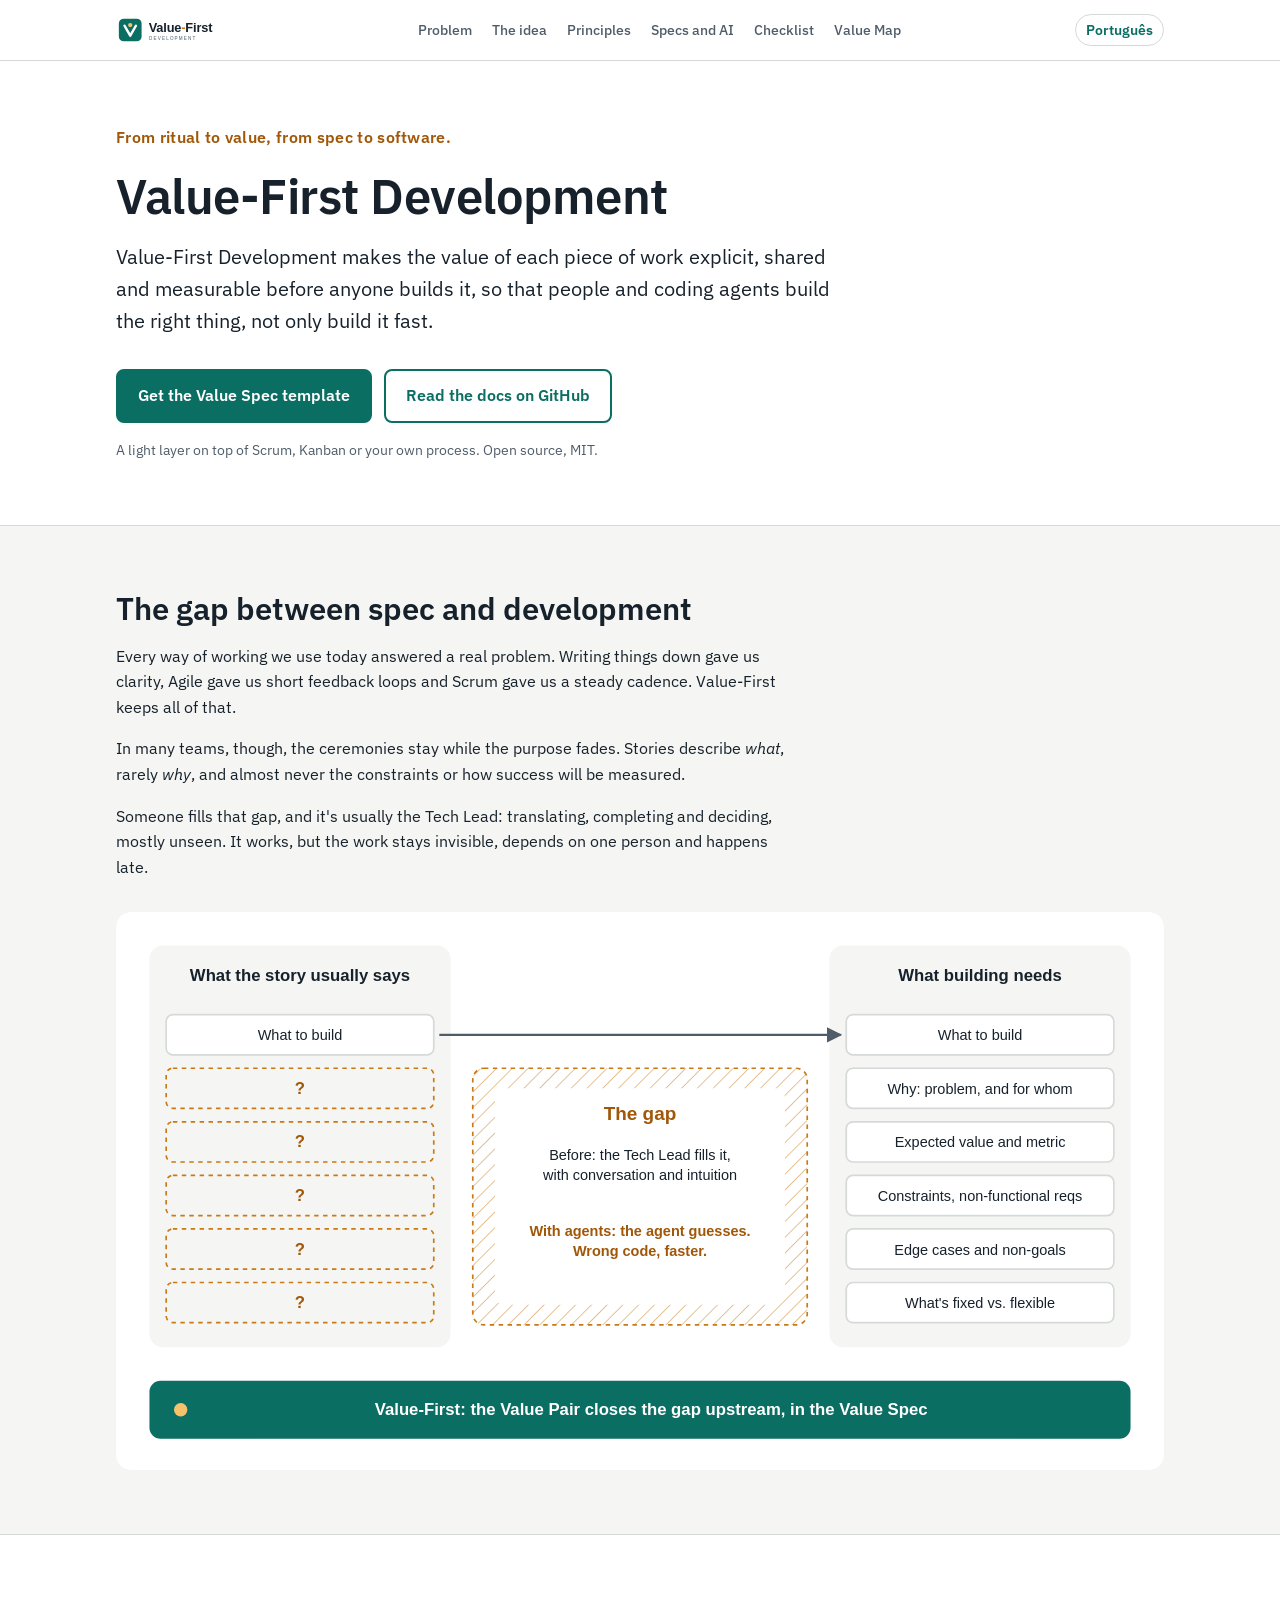
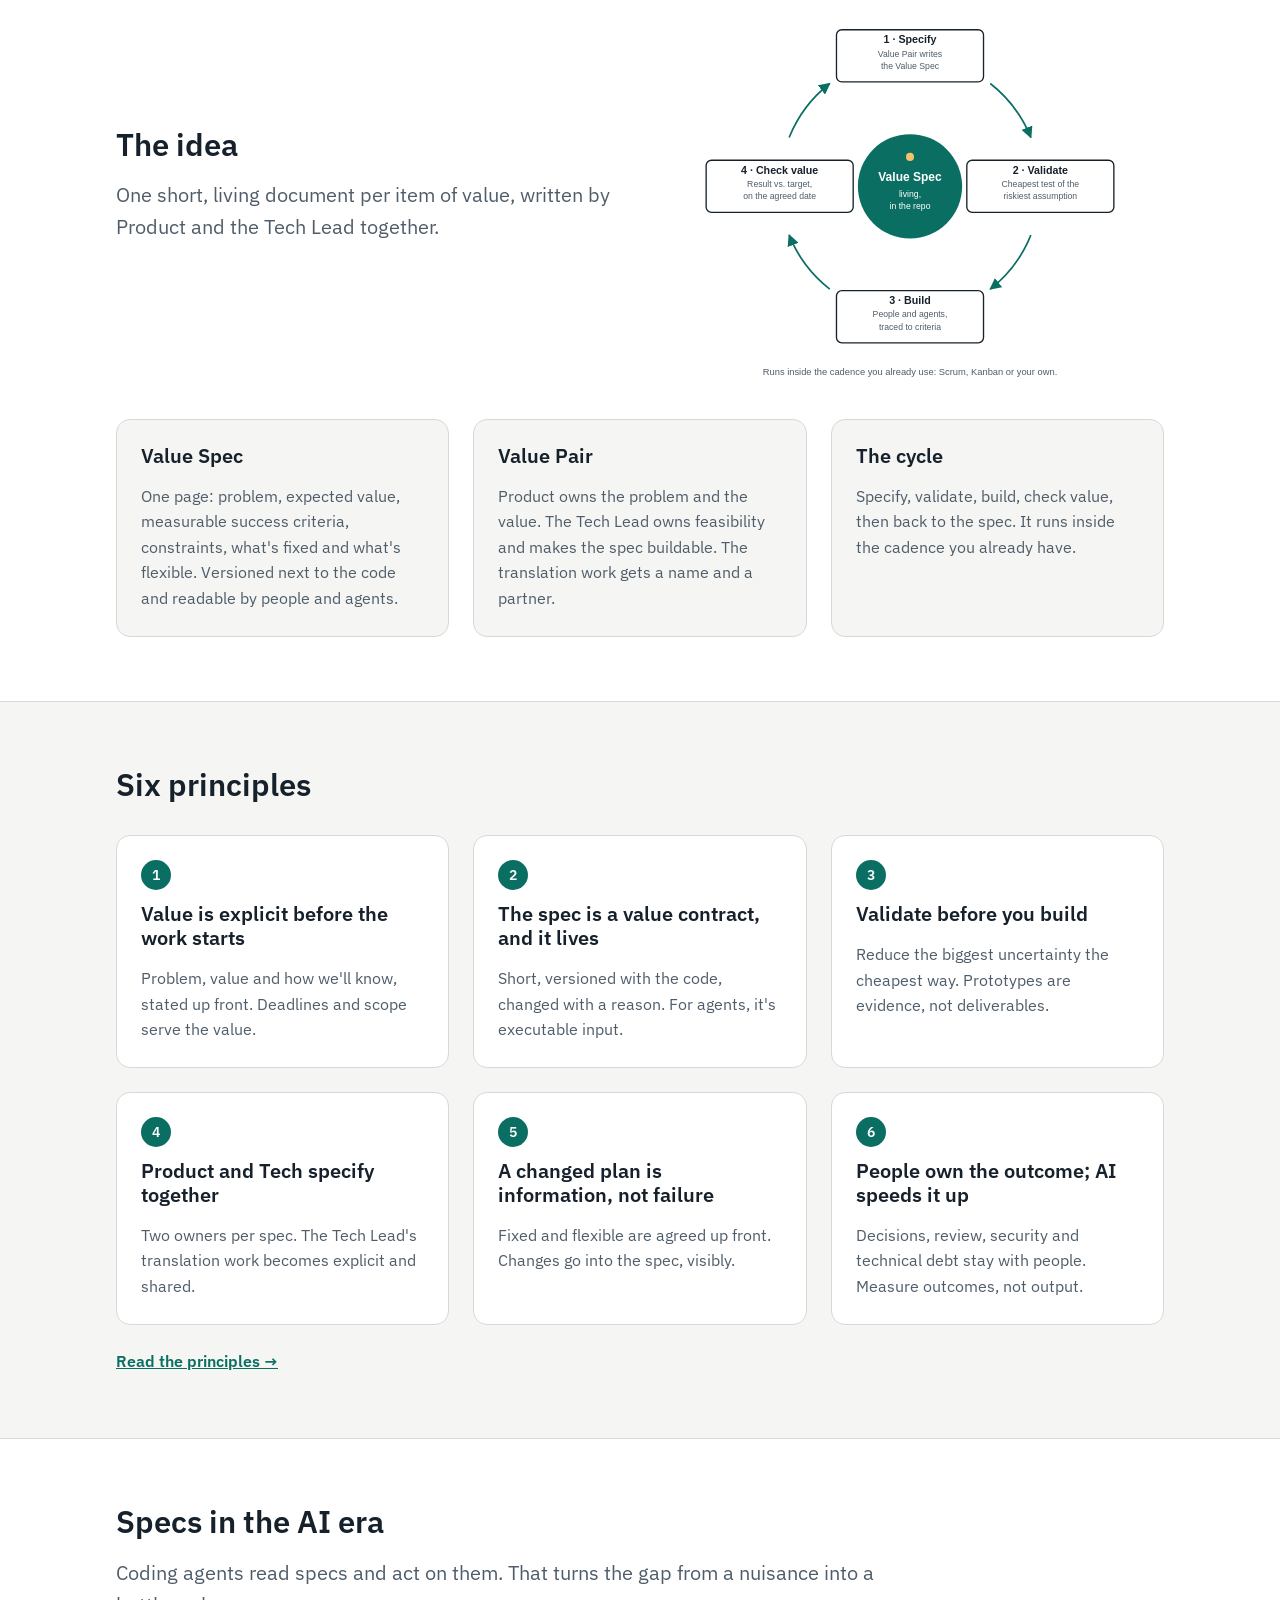
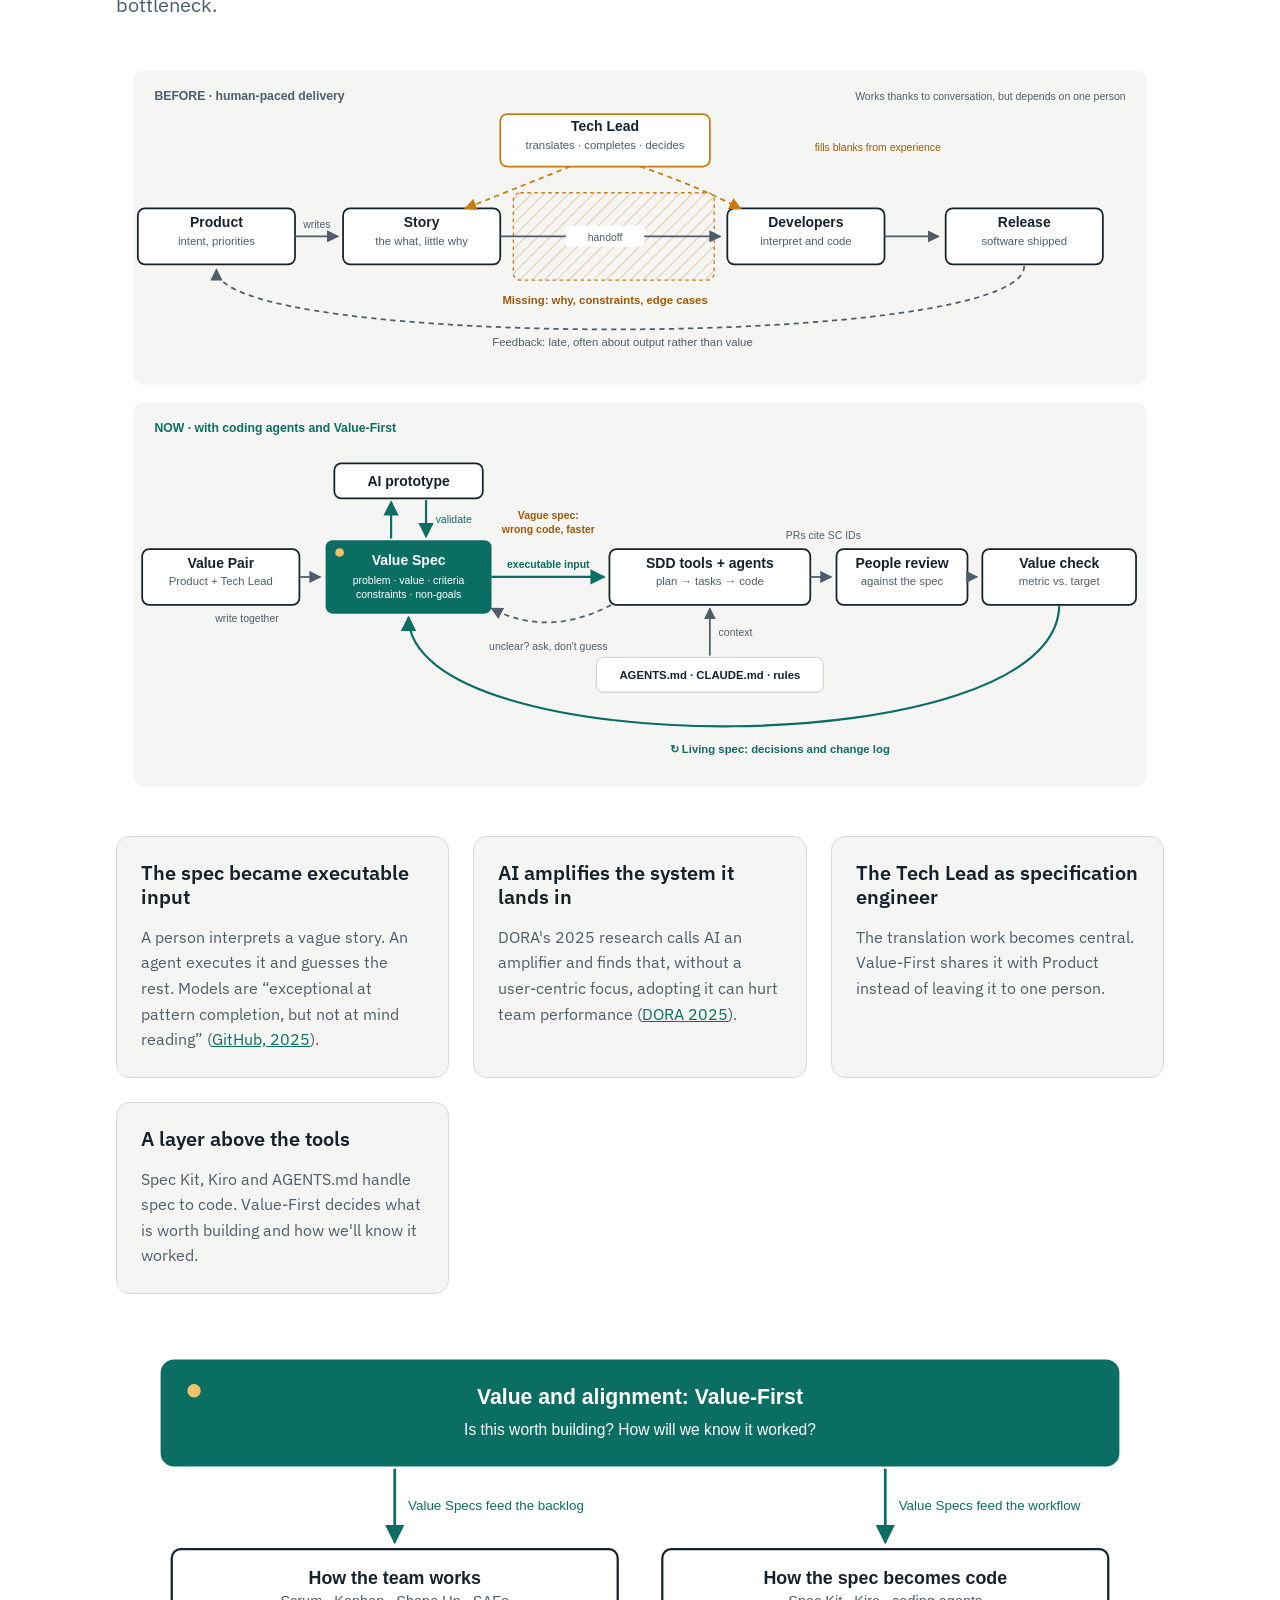
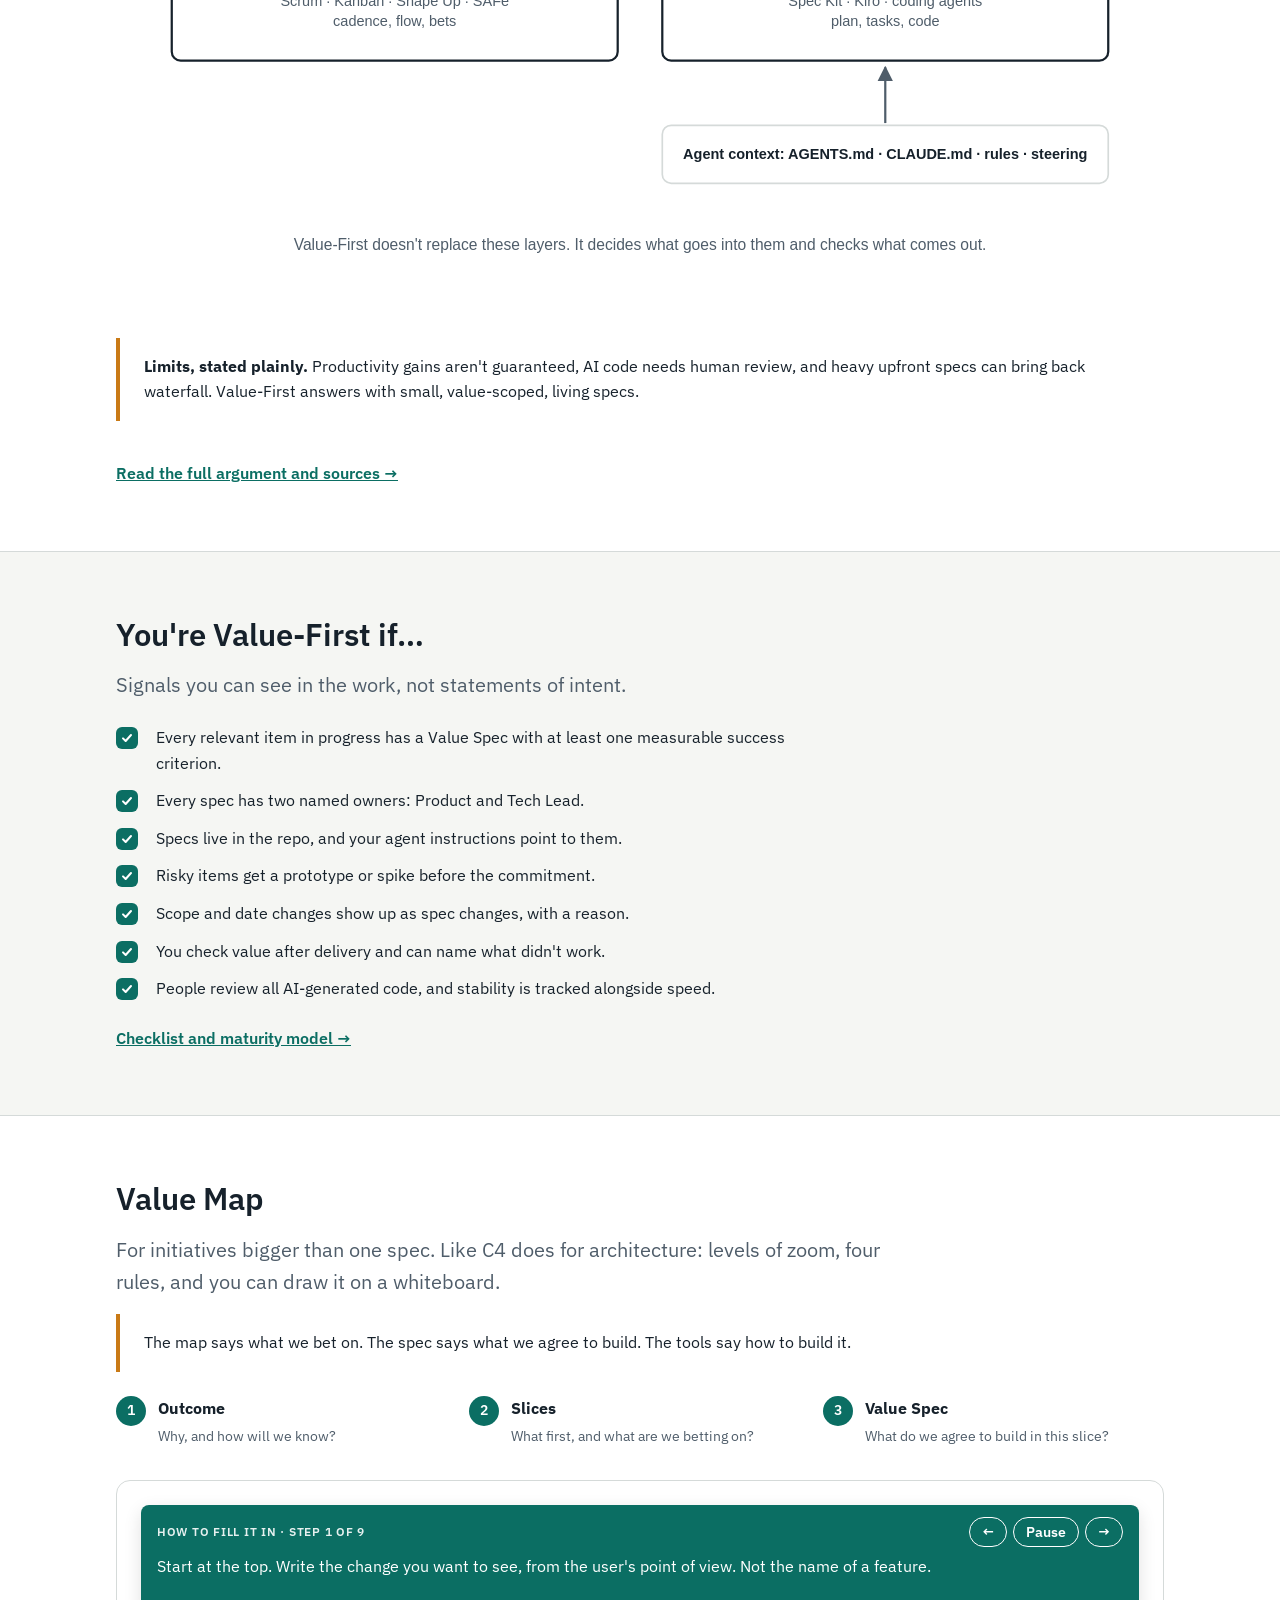
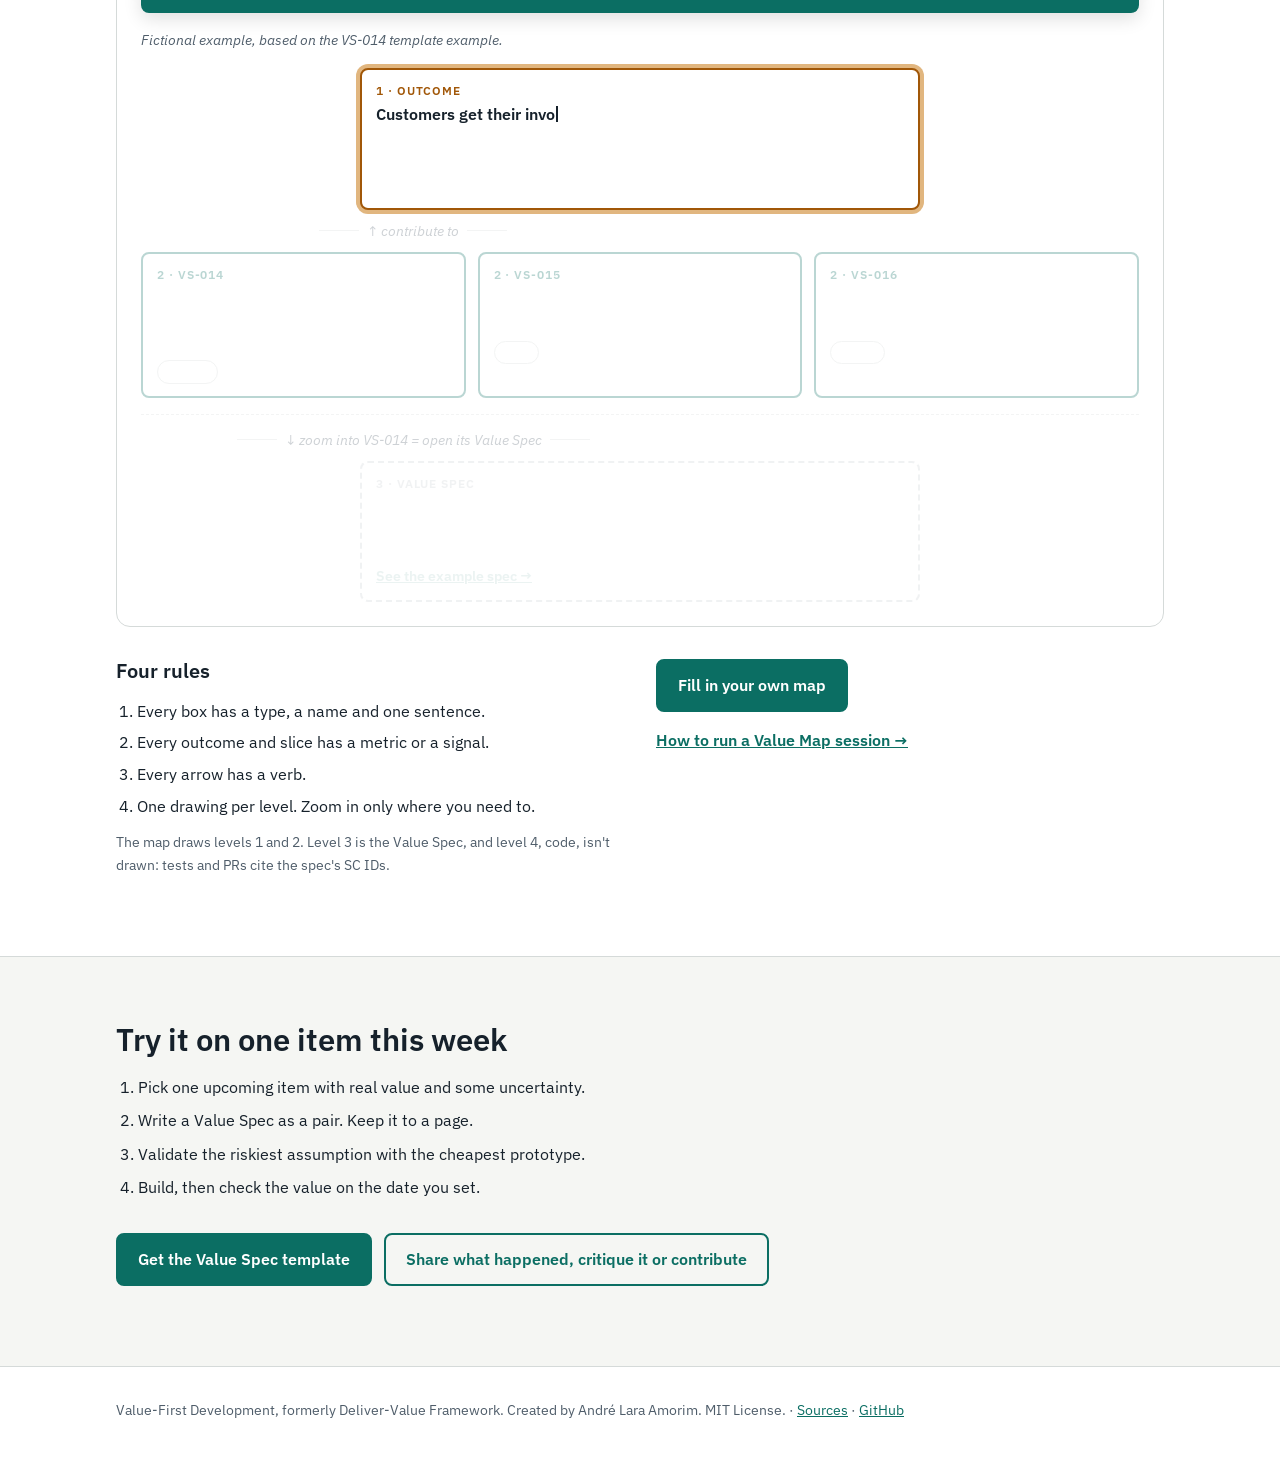
==== commit 9046839a: "chore: point links to the value-first repo name (D25) Co-Authored-By: Claude Opus 5.5 <noreply@anthr" ====
--- a/site/index.html
+++ b/site/index.html
@@ -6,13 +6,13 @@
 <title>Value-First Development</title>
 <meta name="description" content="Make the value of each piece of work explicit, shared and measurable before anyone builds it, so people and coding agents build the right thing.">
 <meta name="color-scheme" content="light dark">
-<link rel="canonical" href="https://andrelaf.github.io/deliver-value-methodology/">
-<link rel="alternate" hreflang="en" href="https://andrelaf.github.io/deliver-value-methodology/">
-<link rel="alternate" hreflang="pt-BR" href="https://andrelaf.github.io/deliver-value-methodology/pt/">
+<link rel="canonical" href="https://andrelaf.github.io/value-first/">
+<link rel="alternate" hreflang="en" href="https://andrelaf.github.io/value-first/">
+<link rel="alternate" hreflang="pt-BR" href="https://andrelaf.github.io/value-first/pt/">
 <meta property="og:title" content="Value-First Development">
 <meta property="og:description" content="Make the value of each piece of work explicit, shared and measurable before anyone builds it, so people and coding agents build the right thing.">
 <meta property="og:type" content="website">
-<meta property="og:url" content="https://andrelaf.github.io/deliver-value-methodology/">
+<meta property="og:url" content="https://andrelaf.github.io/value-first/">
 <link rel="icon" href="assets/favicon.svg" type="image/svg+xml">
 <link rel="preconnect" href="https://fonts.googleapis.com">
 <link rel="preconnect" href="https://fonts.gstatic.com" crossorigin>
@@ -130,7 +130,7 @@
 <p class="tag">From ritual to value, from spec to software.</p>
 <h1>Value-First Development</h1>
 <p class="thesis">Value-First Development makes the value of each piece of work explicit, shared and measurable before anyone builds it, so that people and coding agents build the right thing, not only build it fast.</p>
-<div class="ctas"><a class="btn primary" href="https://github.com/andrelaf/deliver-value-methodology/blob/main/templates/en/value-spec.md">Get the Value Spec template</a><a class="btn ghost" href="https://github.com/andrelaf/deliver-value-methodology/blob/main/README.md">Read the docs on GitHub</a></div>
+<div class="ctas"><a class="btn primary" href="https://github.com/andrelaf/value-first/blob/main/templates/en/value-spec.md">Get the Value Spec template</a><a class="btn ghost" href="https://github.com/andrelaf/value-first/blob/main/README.md">Read the docs on GitHub</a></div>
 <p class="note">A light layer on top of Scrum, Kanban or your own process. Open source, MIT.</p>
 </div></section>
 
@@ -152,7 +152,7 @@
 <section id="principles" aria-labelledby="principles-h"><div class="wrap">
 <h2 id="principles-h">Six principles</h2>
 <div class="grid"><div class="card"><span class="num" aria-hidden="true">1</span><h3>Value is explicit before the work starts</h3><p>Problem, value and how we&#x27;ll know, stated up front. Deadlines and scope serve the value.</p></div><div class="card"><span class="num" aria-hidden="true">2</span><h3>The spec is a value contract, and it lives</h3><p>Short, versioned with the code, changed with a reason. For agents, it&#x27;s executable input.</p></div><div class="card"><span class="num" aria-hidden="true">3</span><h3>Validate before you build</h3><p>Reduce the biggest uncertainty the cheapest way. Prototypes are evidence, not deliverables.</p></div><div class="card"><span class="num" aria-hidden="true">4</span><h3>Product and Tech specify together</h3><p>Two owners per spec. The Tech Lead&#x27;s translation work becomes explicit and shared.</p></div><div class="card"><span class="num" aria-hidden="true">5</span><h3>A changed plan is information, not failure</h3><p>Fixed and flexible are agreed up front. Changes go into the spec, visibly.</p></div><div class="card"><span class="num" aria-hidden="true">6</span><h3>People own the outcome; AI speeds it up</h3><p>Decisions, review, security and technical debt stay with people. Measure outcomes, not output.</p></div></div>
-<a class="more" href="https://github.com/andrelaf/deliver-value-methodology/blob/main/docs/en/principles.md">Read the principles →</a>
+<a class="more" href="https://github.com/andrelaf/value-first/blob/main/docs/en/principles.md">Read the principles →</a>
 </div></section>
 
 <section id="ai" aria-labelledby="ai-h"><div class="wrap">
@@ -162,14 +162,14 @@
 <div class="grid"><div class="card"><h3>The spec became executable input</h3><p>A person interprets a vague story. An agent executes it and guesses the rest. Models are “exceptional at pattern completion, but not at mind reading” (<a href="https://github.blog/ai-and-ml/generative-ai/spec-driven-development-with-ai-get-started-with-a-new-open-source-toolkit/">GitHub, 2025</a>).</p></div><div class="card"><h3>AI amplifies the system it lands in</h3><p>DORA's 2025 research calls AI an amplifier and finds that, without a user-centric focus, adopting it can hurt team performance (<a href="https://cloud.google.com/blog/products/ai-machine-learning/announcing-the-2025-dora-report">DORA 2025</a>).</p></div><div class="card"><h3>The Tech Lead as specification engineer</h3><p>The translation work becomes central. Value-First shares it with Product instead of leaving it to one person.</p></div><div class="card"><h3>A layer above the tools</h3><p>Spec Kit, Kiro and AGENTS.md handle spec to code. Value-First decides what is worth building and how we'll know it worked.</p></div></div>
 <figure><img src="assets/comparison-en.svg" alt="Value-First sits above how the team works (Scrum, Kanban, Shape Up) and how the spec becomes code (Spec Kit, Kiro, agents)." width="940" height="520" loading="lazy"></figure>
 <p class="callout"><strong>Limits, stated plainly.</strong> Productivity gains aren't guaranteed, AI code needs human review, and heavy upfront specs can bring back waterfall. Value-First answers with small, value-scoped, living specs.</p>
-<a class="more" href="https://github.com/andrelaf/deliver-value-methodology/blob/main/docs/en/ai-and-specs.md">Read the full argument and sources →</a>
+<a class="more" href="https://github.com/andrelaf/value-first/blob/main/docs/en/ai-and-specs.md">Read the full argument and sources →</a>
 </div></section>
 
 <section id="check" aria-labelledby="check-h"><div class="wrap">
 <h2 id="check-h">You&#x27;re Value-First if…</h2>
 <p class="lead">Signals you can see in the work, not statements of intent.</p>
 <ul class="checks"><li>Every relevant item in progress has a Value Spec with at least one measurable success criterion.</li><li>Every spec has two named owners: Product and Tech Lead.</li><li>Specs live in the repo, and your agent instructions point to them.</li><li>Risky items get a prototype or spike before the commitment.</li><li>Scope and date changes show up as spec changes, with a reason.</li><li>You check value after delivery and can name what didn&#x27;t work.</li><li>People review all AI-generated code, and stability is tracked alongside speed.</li></ul>
-<a class="more" href="https://github.com/andrelaf/deliver-value-methodology/blob/main/docs/en/adoption.md">Checklist and maturity model →</a>
+<a class="more" href="https://github.com/andrelaf/value-first/blob/main/docs/en/adoption.md">Checklist and maturity model →</a>
 </div></section>
 
 <section id="map" aria-labelledby="map-h"><div class="wrap">
@@ -185,7 +185,7 @@
 <p class="verb" data-s="5">↑ contribute to</p>
 <div class="lvl"><div class="box slice on" data-s="5"><span class="ty">2 · VS-014</span><b class="fld" data-s="5">Download invoices in the portal</b><p class="fld" data-s="5">Bet: customers use the portal instead of emailing support (validated 5/6)</p><span class="st fld" data-s="5">In build</span></div><div class="box slice" data-s="6"><span class="ty">2 · VS-015</span><b class="fld" data-s="6">Filter invoices by date</b><p class="fld" data-s="6">Bet: audits need date ranges (2 of 6 asked)</p><span class="st fld" data-s="6">Next</span></div><div class="box slice" data-s="7"><span class="ty">2 · VS-016</span><b class="fld" data-s="7">Monthly invoice by email</b><p class="fld" data-s="7">Bet: receiving beats searching (not validated)</p><span class="st fld" data-s="7">Maybe</span></div></div>
 <div class="zoom" data-s="8"><p class="verb">↓ zoom into VS-014 = open its Value Spec</p>
-<div class="lvl"><div class="box spec" data-s="8"><span class="ty">3 · Value Spec</span><b class="fld" data-s="8">VS-014 · Download invoices in the portal</b><p class="fld" data-s="8">Problem, success criteria SC-1 to SC-4, constraints, decisions and agent instructions. It lives in the repository, not on the map.</p><a href="https://github.com/andrelaf/deliver-value-methodology/blob/main/templates/en/value-spec-example.md">See the example spec →</a></div></div></div>
+<div class="lvl"><div class="box spec" data-s="8"><span class="ty">3 · Value Spec</span><b class="fld" data-s="8">VS-014 · Download invoices in the portal</b><p class="fld" data-s="8">Problem, success criteria SC-1 to SC-4, constraints, decisions and agent instructions. It lives in the repository, not on the map.</p><a href="https://github.com/andrelaf/value-first/blob/main/templates/en/value-spec-example.md">See the example spec →</a></div></div></div>
 </div>
 <div class="mapfoot"><div>
 <h3>Four rules</h3>
@@ -193,18 +193,18 @@
 <p class="note" style="margin-top:12px">The map draws levels 1 and 2. Level 3 is the Value Spec, and level 4, code, isn&#x27;t drawn: tests and PRs cite the spec&#x27;s SC IDs.</p>
 </div><div>
 <div class="ctas" style="margin-top:0"><a class="btn primary" href="map.html">Fill in your own map</a></div>
-<a class="more" style="margin-top:0" href="https://github.com/andrelaf/deliver-value-methodology/blob/main/docs/en/value-map.md">How to run a Value Map session →</a>
+<a class="more" style="margin-top:0" href="https://github.com/andrelaf/value-first/blob/main/docs/en/value-map.md">How to run a Value Map session →</a>
 </div></div>
 </div></section>
 
 <section id="start" aria-labelledby="start-h"><div class="wrap">
 <h2 id="start-h">Try it on one item this week</h2>
 <ol class="steps"><li>Pick one upcoming item with real value and some uncertainty.</li><li>Write a Value Spec as a pair. Keep it to a page.</li><li>Validate the riskiest assumption with the cheapest prototype.</li><li>Build, then check the value on the date you set.</li></ol>
-<div class="ctas"><a class="btn primary" href="https://github.com/andrelaf/deliver-value-methodology/blob/main/templates/en/value-spec.md">Get the Value Spec template</a><a class="btn ghost" href="https://github.com/andrelaf/deliver-value-methodology/blob/main/CONTRIBUTING.md">Share what happened, critique it or contribute</a></div>
+<div class="ctas"><a class="btn primary" href="https://github.com/andrelaf/value-first/blob/main/templates/en/value-spec.md">Get the Value Spec template</a><a class="btn ghost" href="https://github.com/andrelaf/value-first/blob/main/CONTRIBUTING.md">Share what happened, critique it or contribute</a></div>
 </div></section>
 </main>
 <footer><div class="wrap">
-<p>Value-First Development, formerly Deliver-Value Framework. Created by André Lara Amorim. MIT License. · <a href="https://github.com/andrelaf/deliver-value-methodology/blob/main/docs/en/sources.md">Sources</a> · <a href="https://github.com/andrelaf/deliver-value-methodology">GitHub</a></p>
+<p>Value-First Development, formerly Deliver-Value Framework. Created by André Lara Amorim. MIT License. · <a href="https://github.com/andrelaf/value-first/blob/main/docs/en/sources.md">Sources</a> · <a href="https://github.com/andrelaf/value-first">GitHub</a></p>
 </div></footer>
 <script>
 (function(){
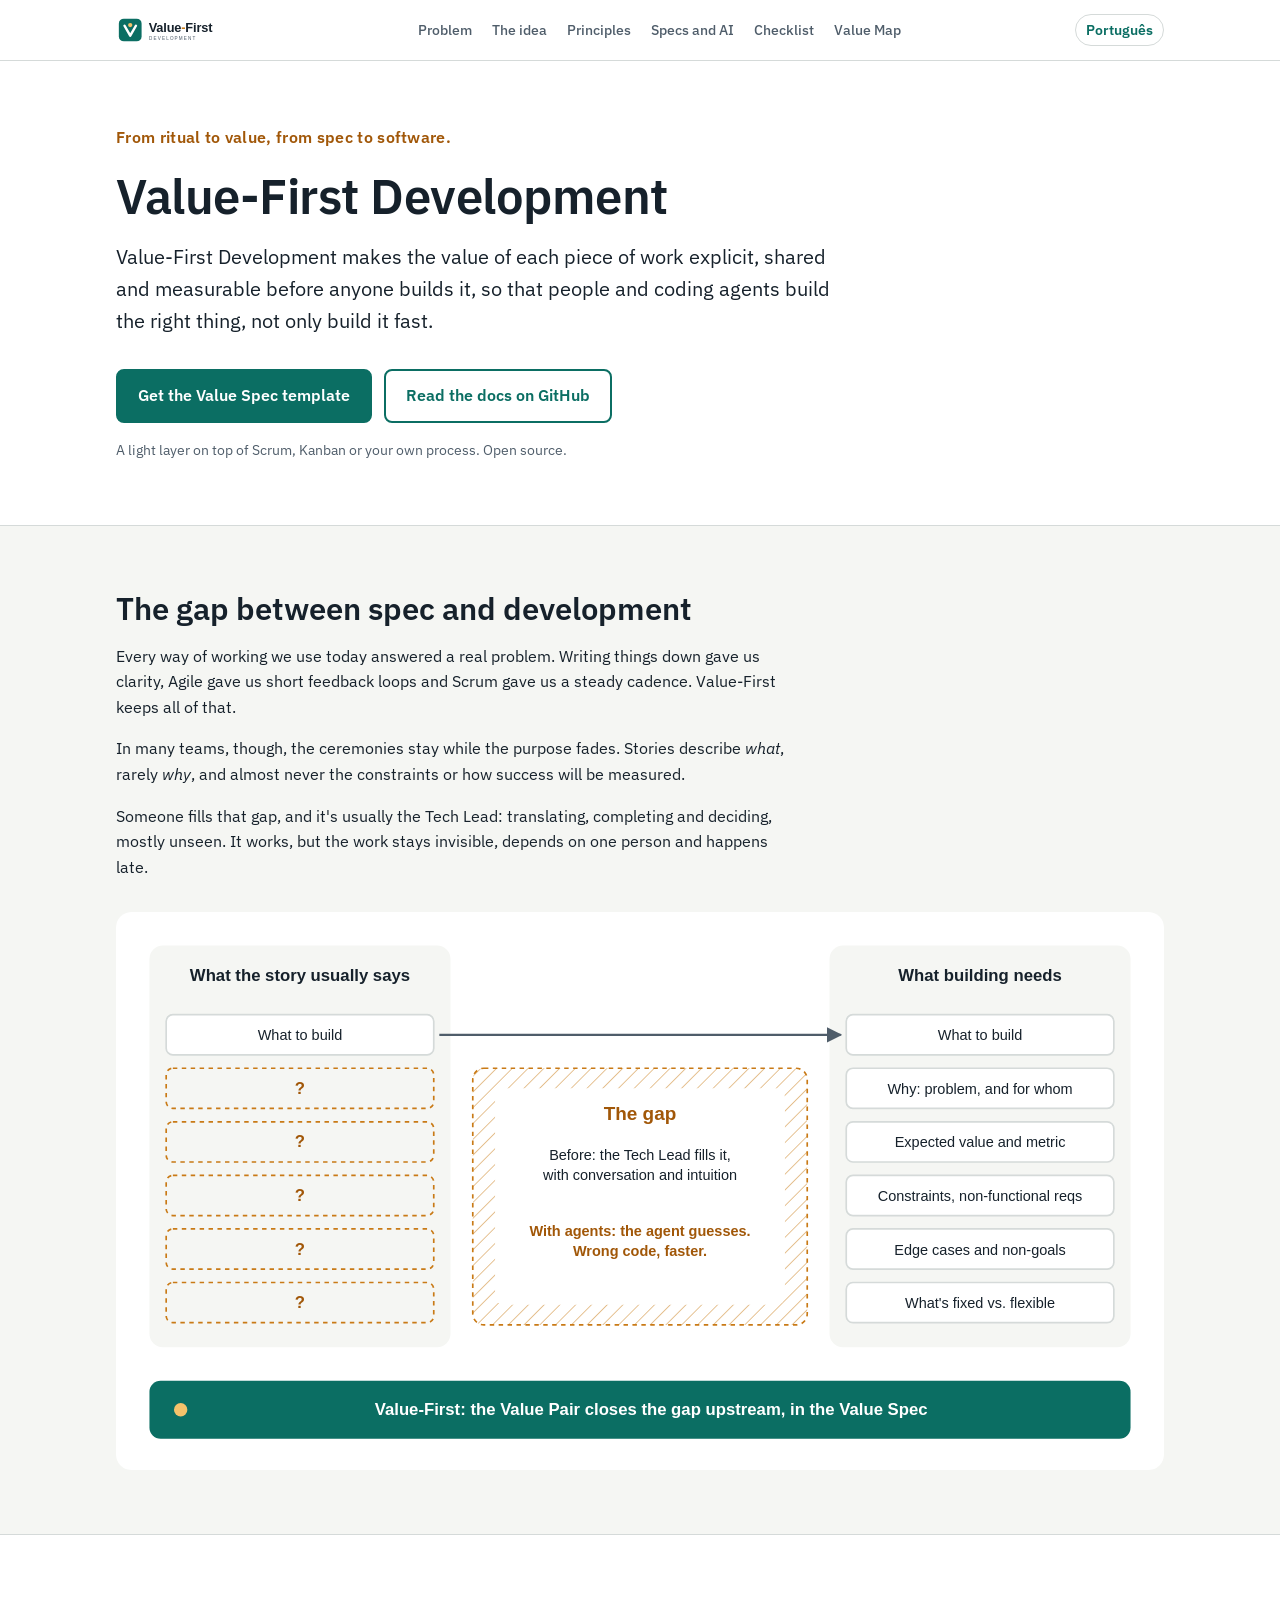
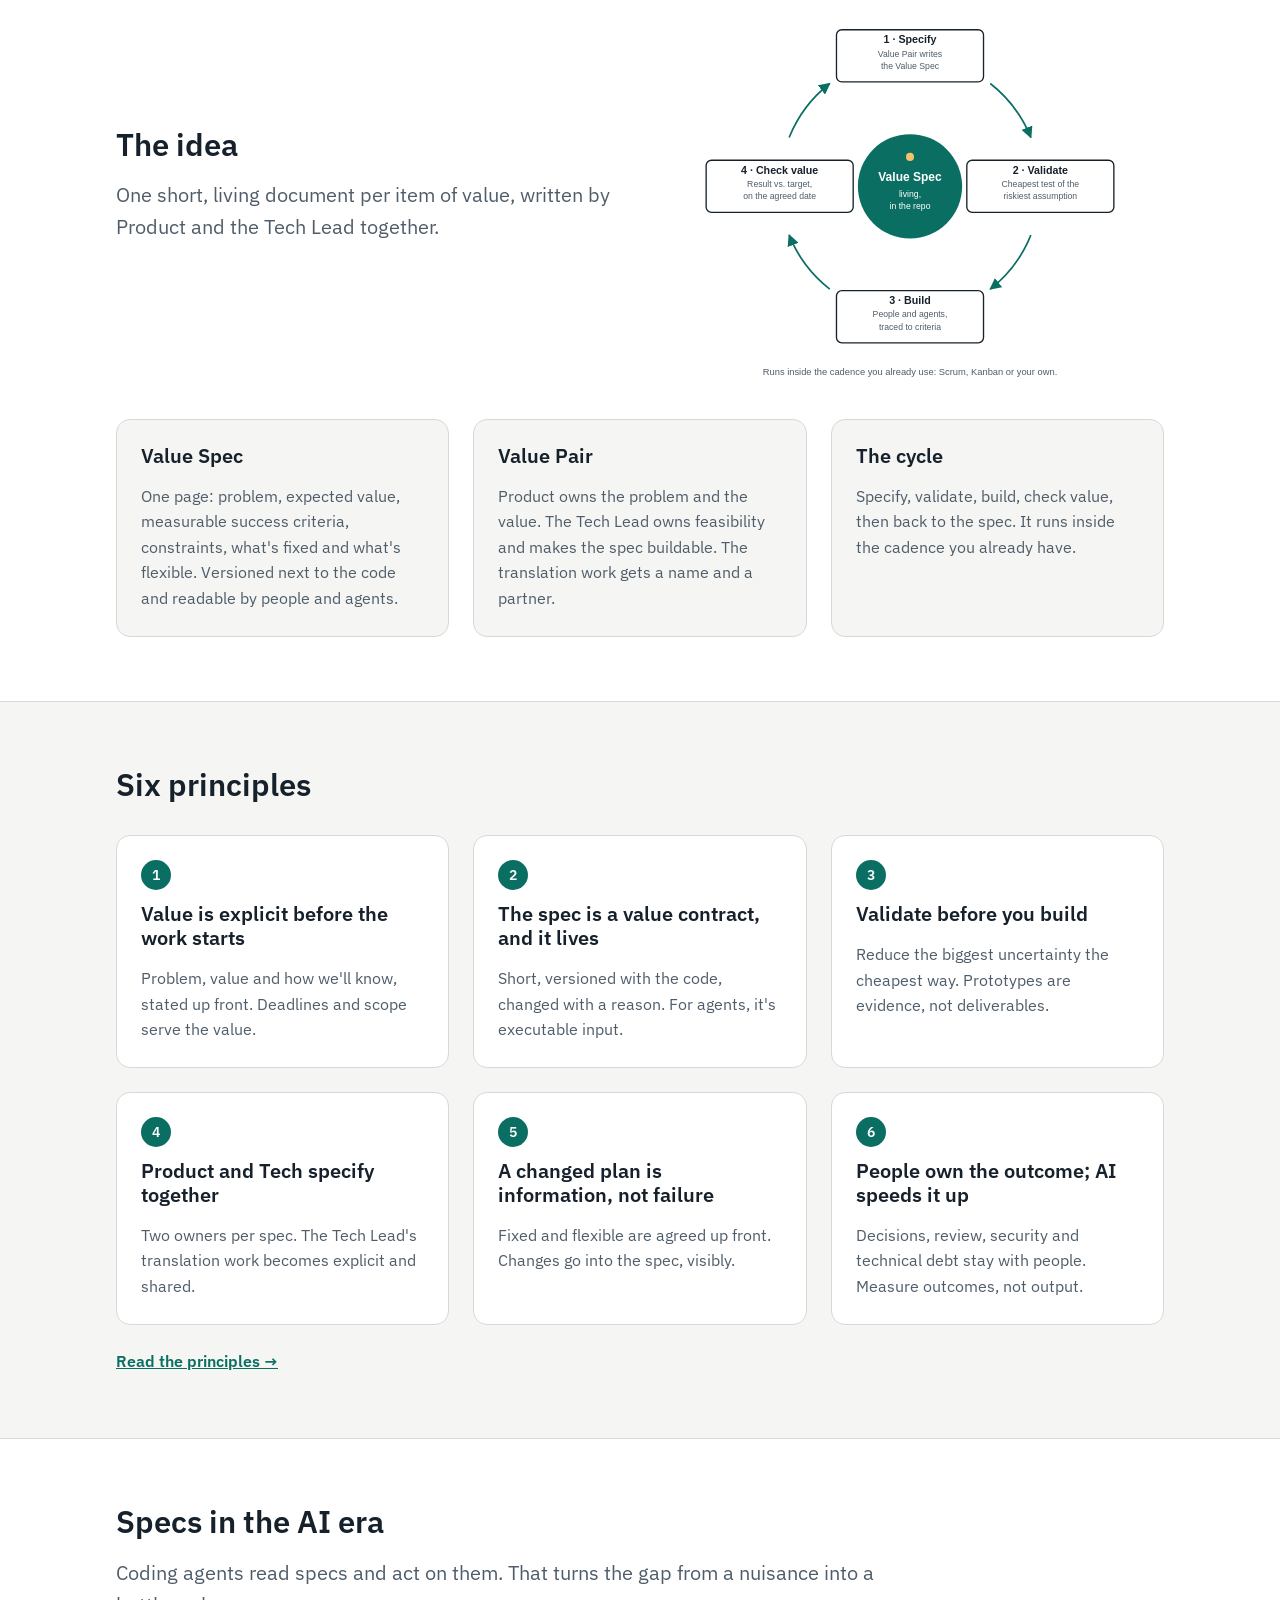
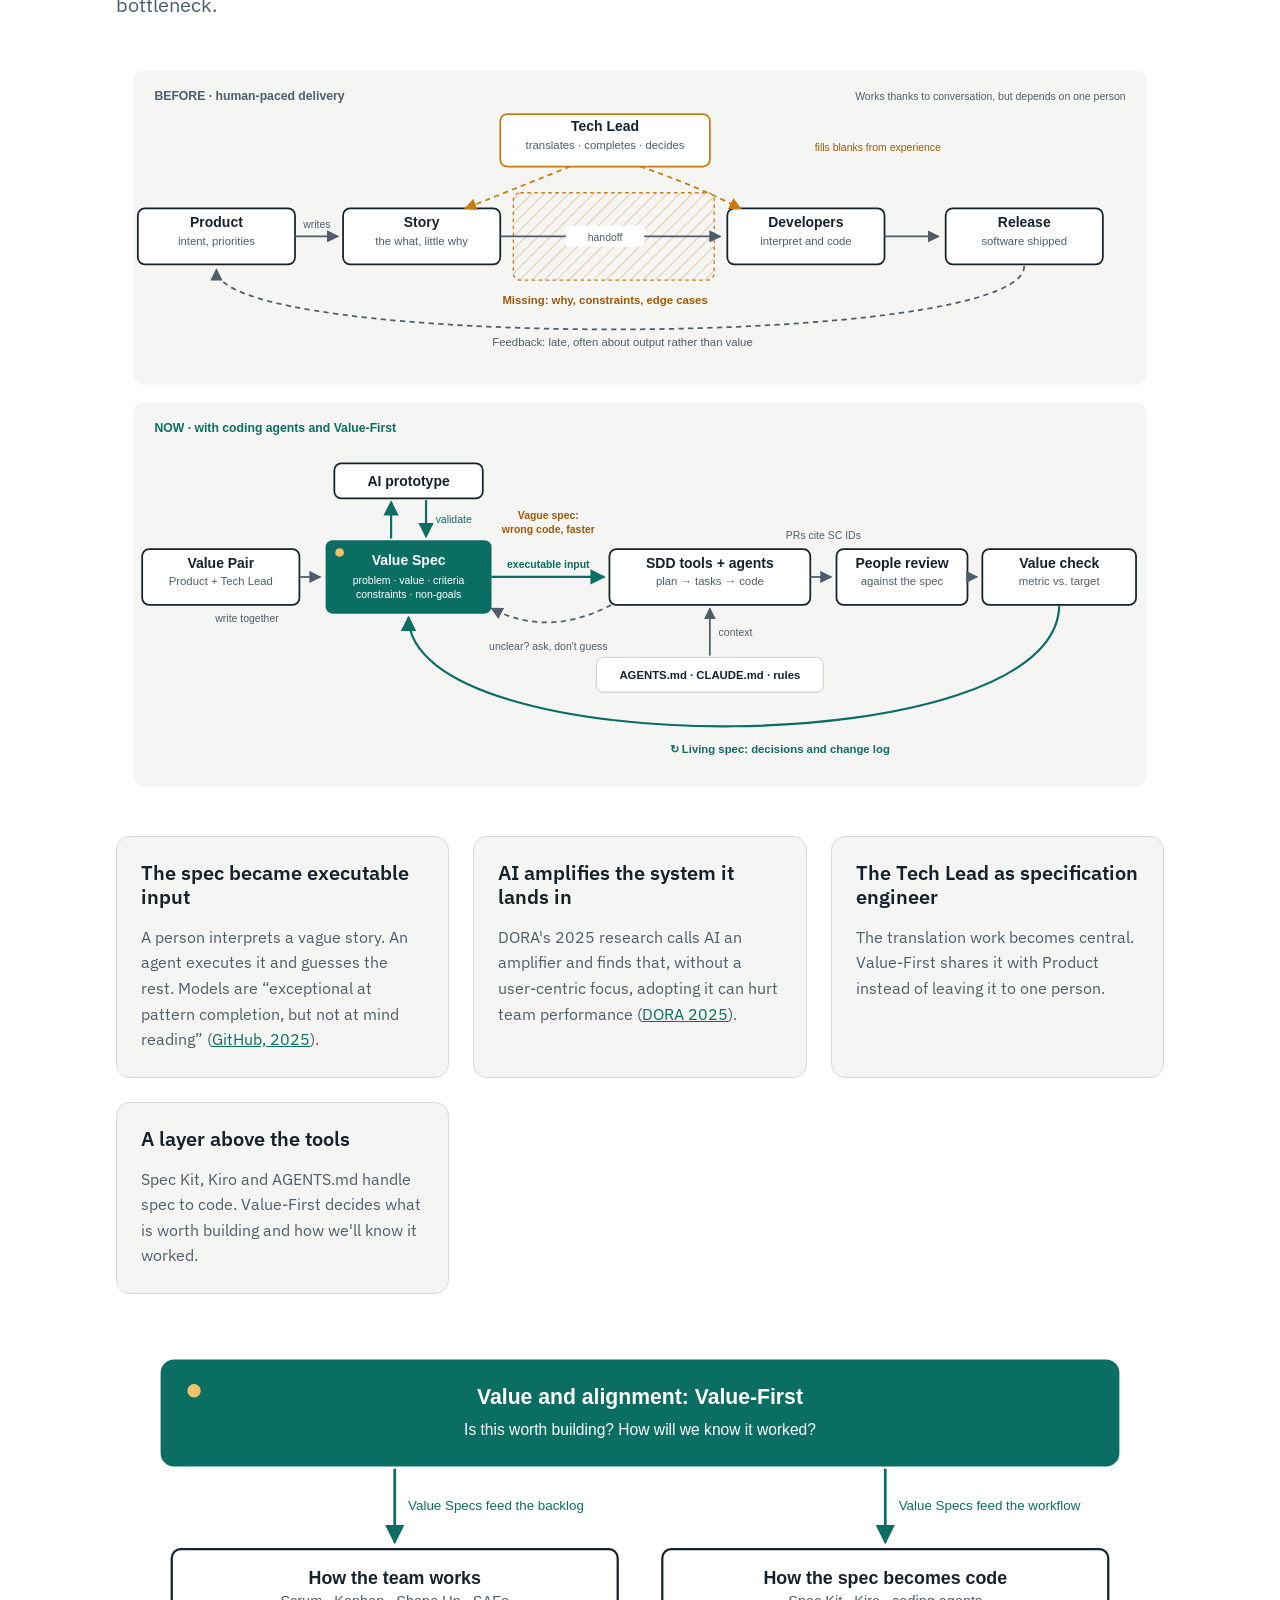
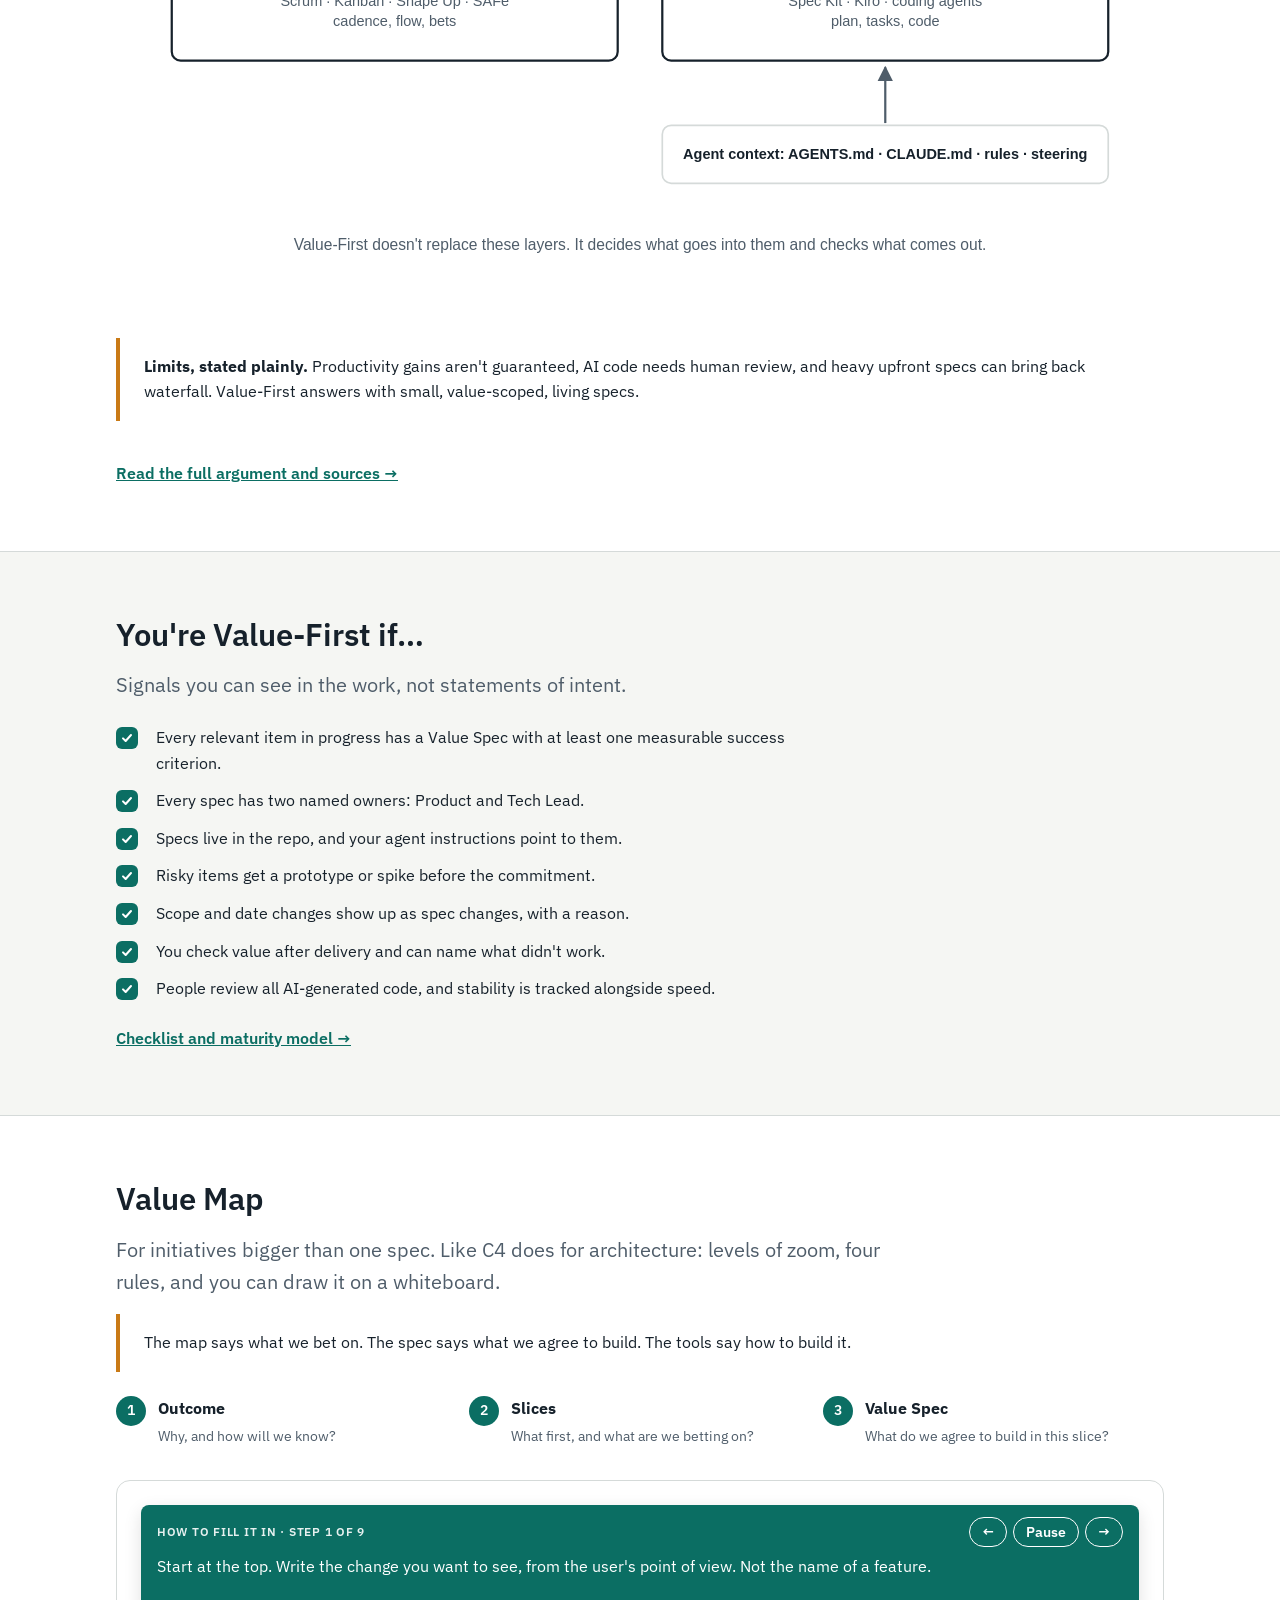
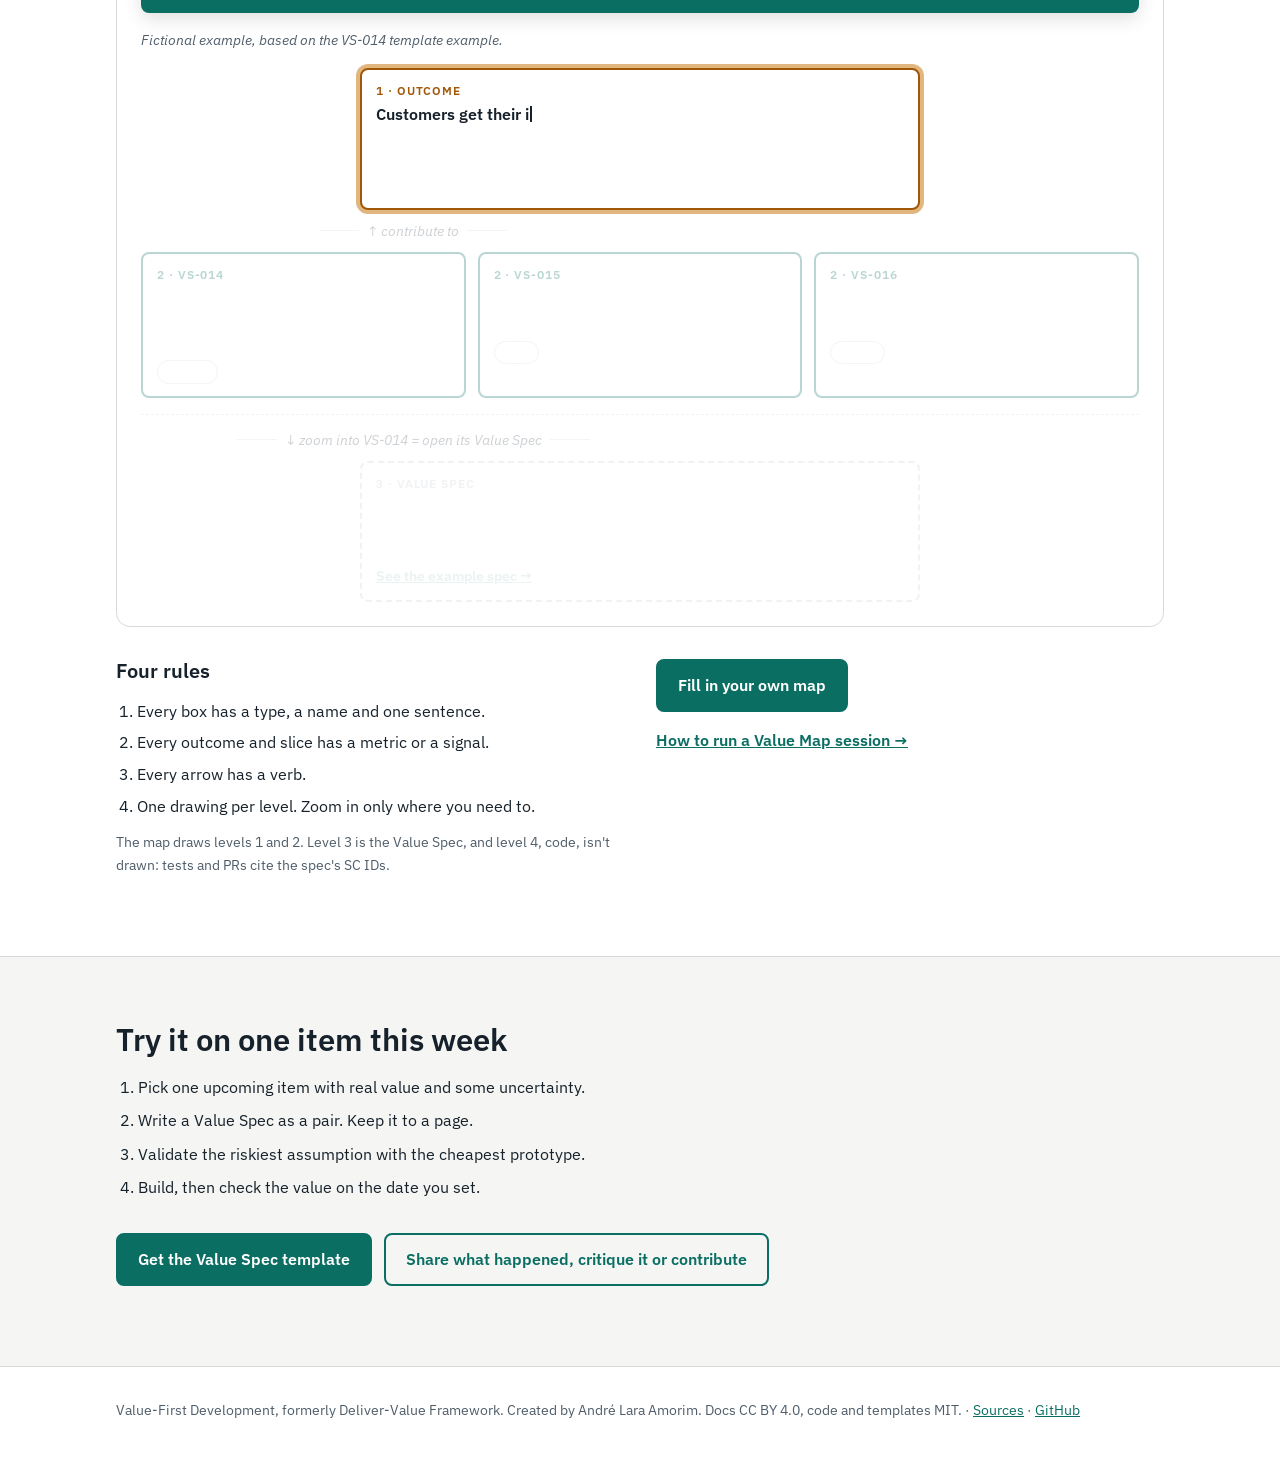
==== commit b3b64352: "docs: dual license, CC BY 4.0 for docs and MIT for code and templates (D9) Also records the owner's " ====
--- a/site/index.html
+++ b/site/index.html
@@ -131,7 +131,7 @@
 <h1>Value-First Development</h1>
 <p class="thesis">Value-First Development makes the value of each piece of work explicit, shared and measurable before anyone builds it, so that people and coding agents build the right thing, not only build it fast.</p>
 <div class="ctas"><a class="btn primary" href="https://github.com/andrelaf/value-first/blob/main/templates/en/value-spec.md">Get the Value Spec template</a><a class="btn ghost" href="https://github.com/andrelaf/value-first/blob/main/README.md">Read the docs on GitHub</a></div>
-<p class="note">A light layer on top of Scrum, Kanban or your own process. Open source, MIT.</p>
+<p class="note">A light layer on top of Scrum, Kanban or your own process. Open source.</p>
 </div></section>
 
 <section id="problem" aria-labelledby="problem-h"><div class="wrap">
@@ -204,7 +204,7 @@
 </div></section>
 </main>
 <footer><div class="wrap">
-<p>Value-First Development, formerly Deliver-Value Framework. Created by André Lara Amorim. MIT License. · <a href="https://github.com/andrelaf/value-first/blob/main/docs/en/sources.md">Sources</a> · <a href="https://github.com/andrelaf/value-first">GitHub</a></p>
+<p>Value-First Development, formerly Deliver-Value Framework. Created by André Lara Amorim. Docs CC BY 4.0, code and templates MIT. · <a href="https://github.com/andrelaf/value-first/blob/main/docs/en/sources.md">Sources</a> · <a href="https://github.com/andrelaf/value-first">GitHub</a></p>
 </div></footer>
 <script>
 (function(){
